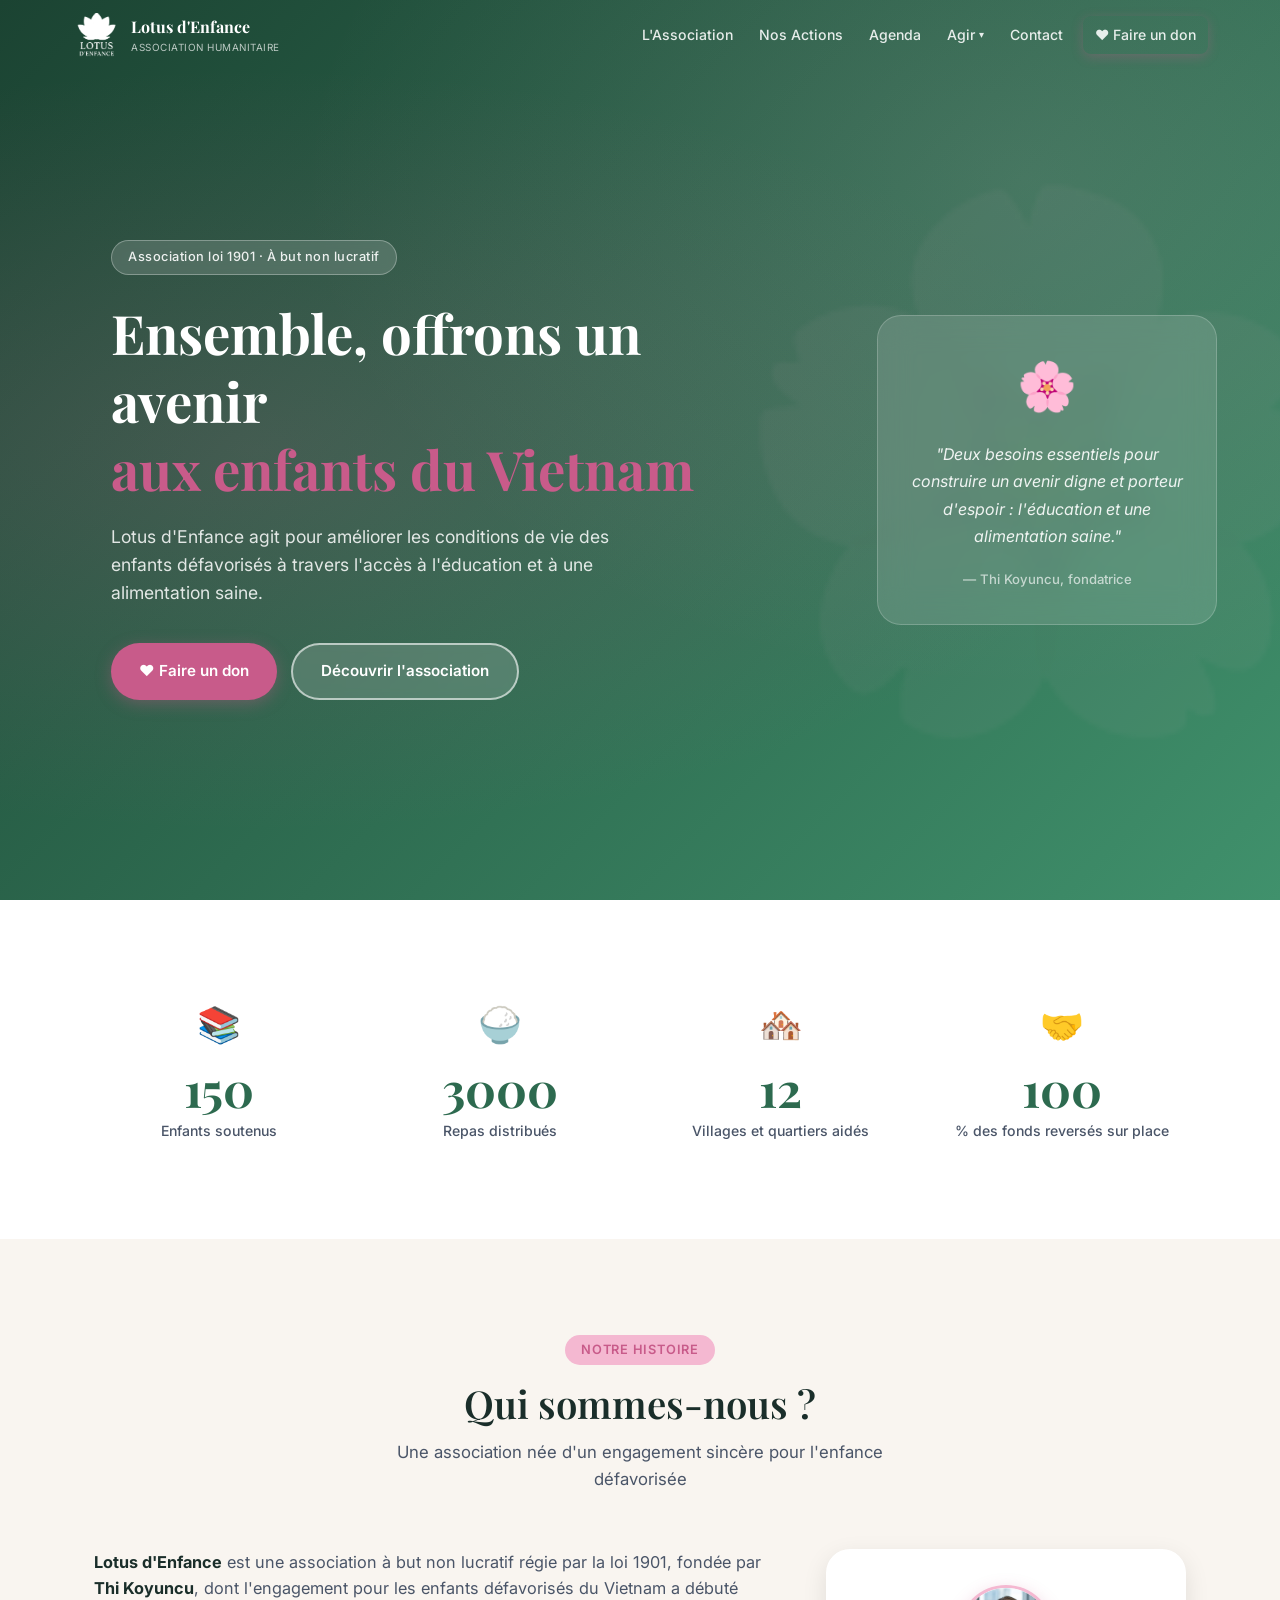
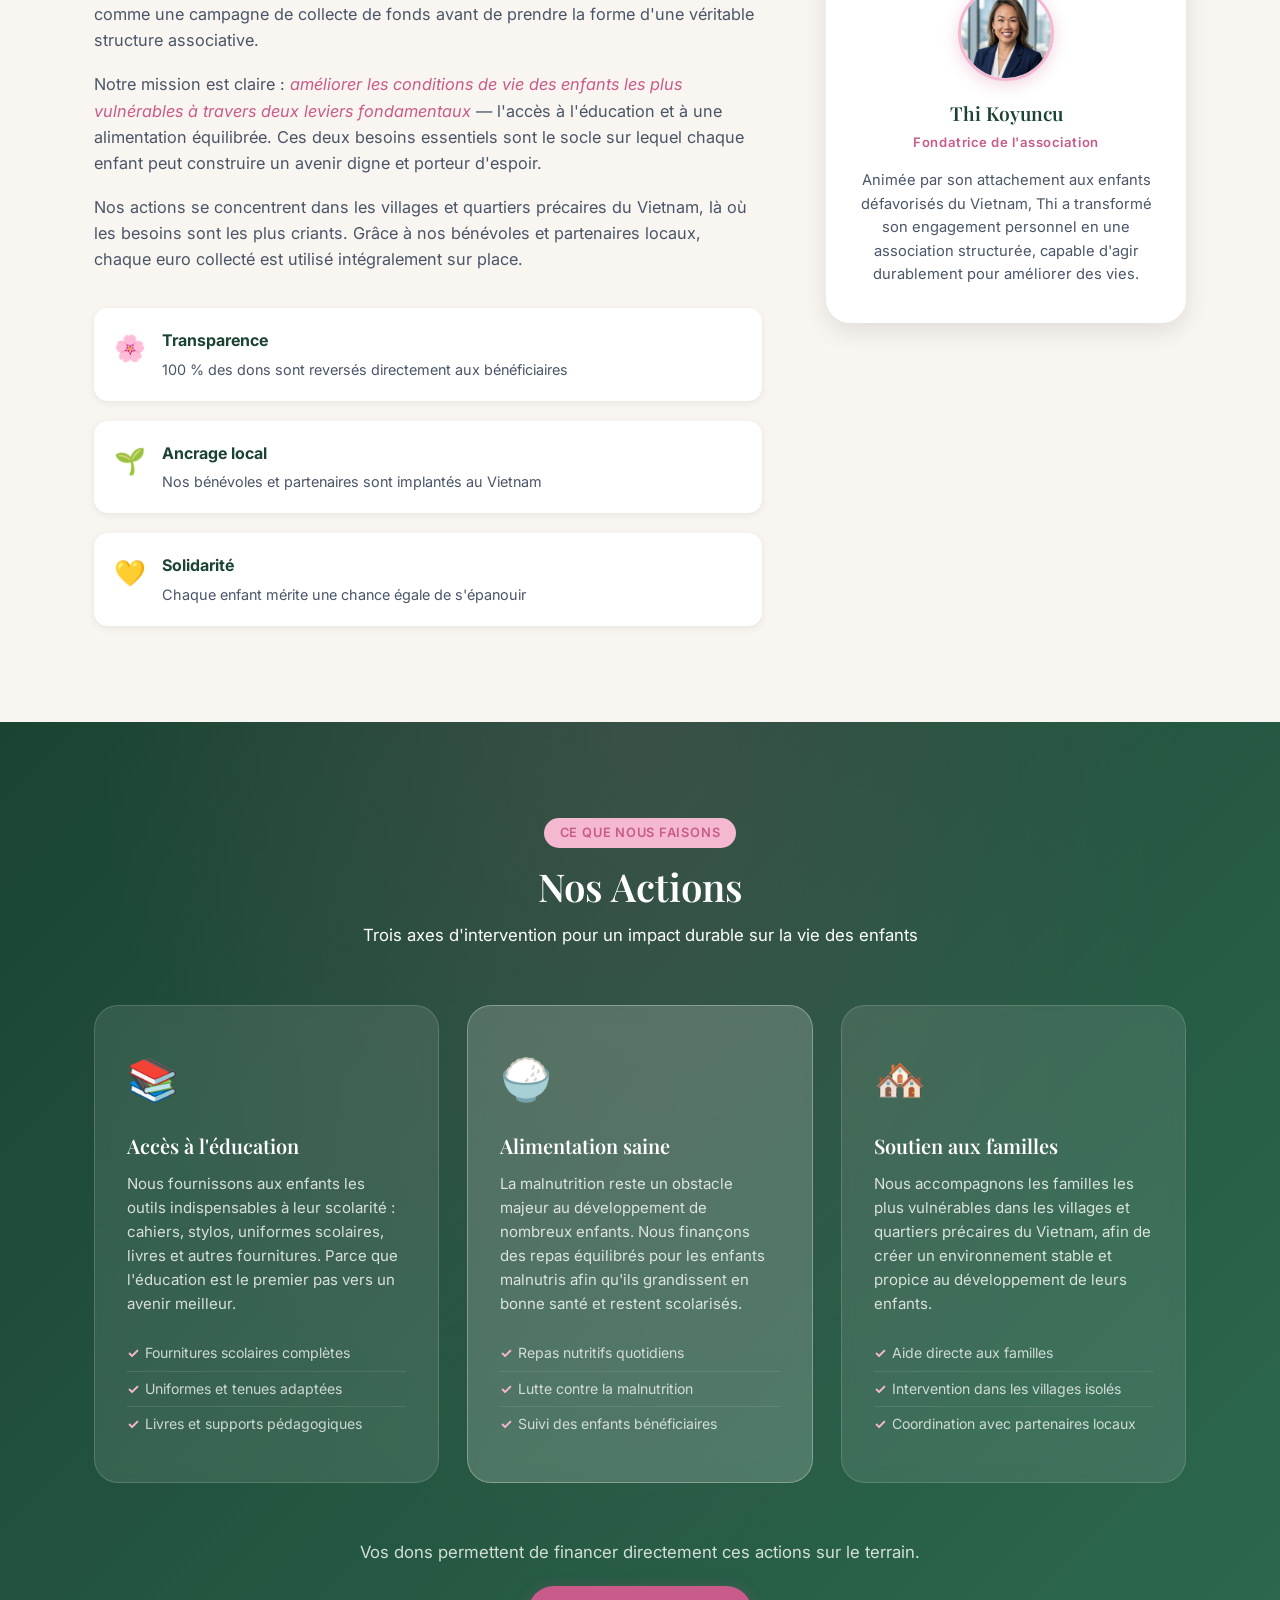
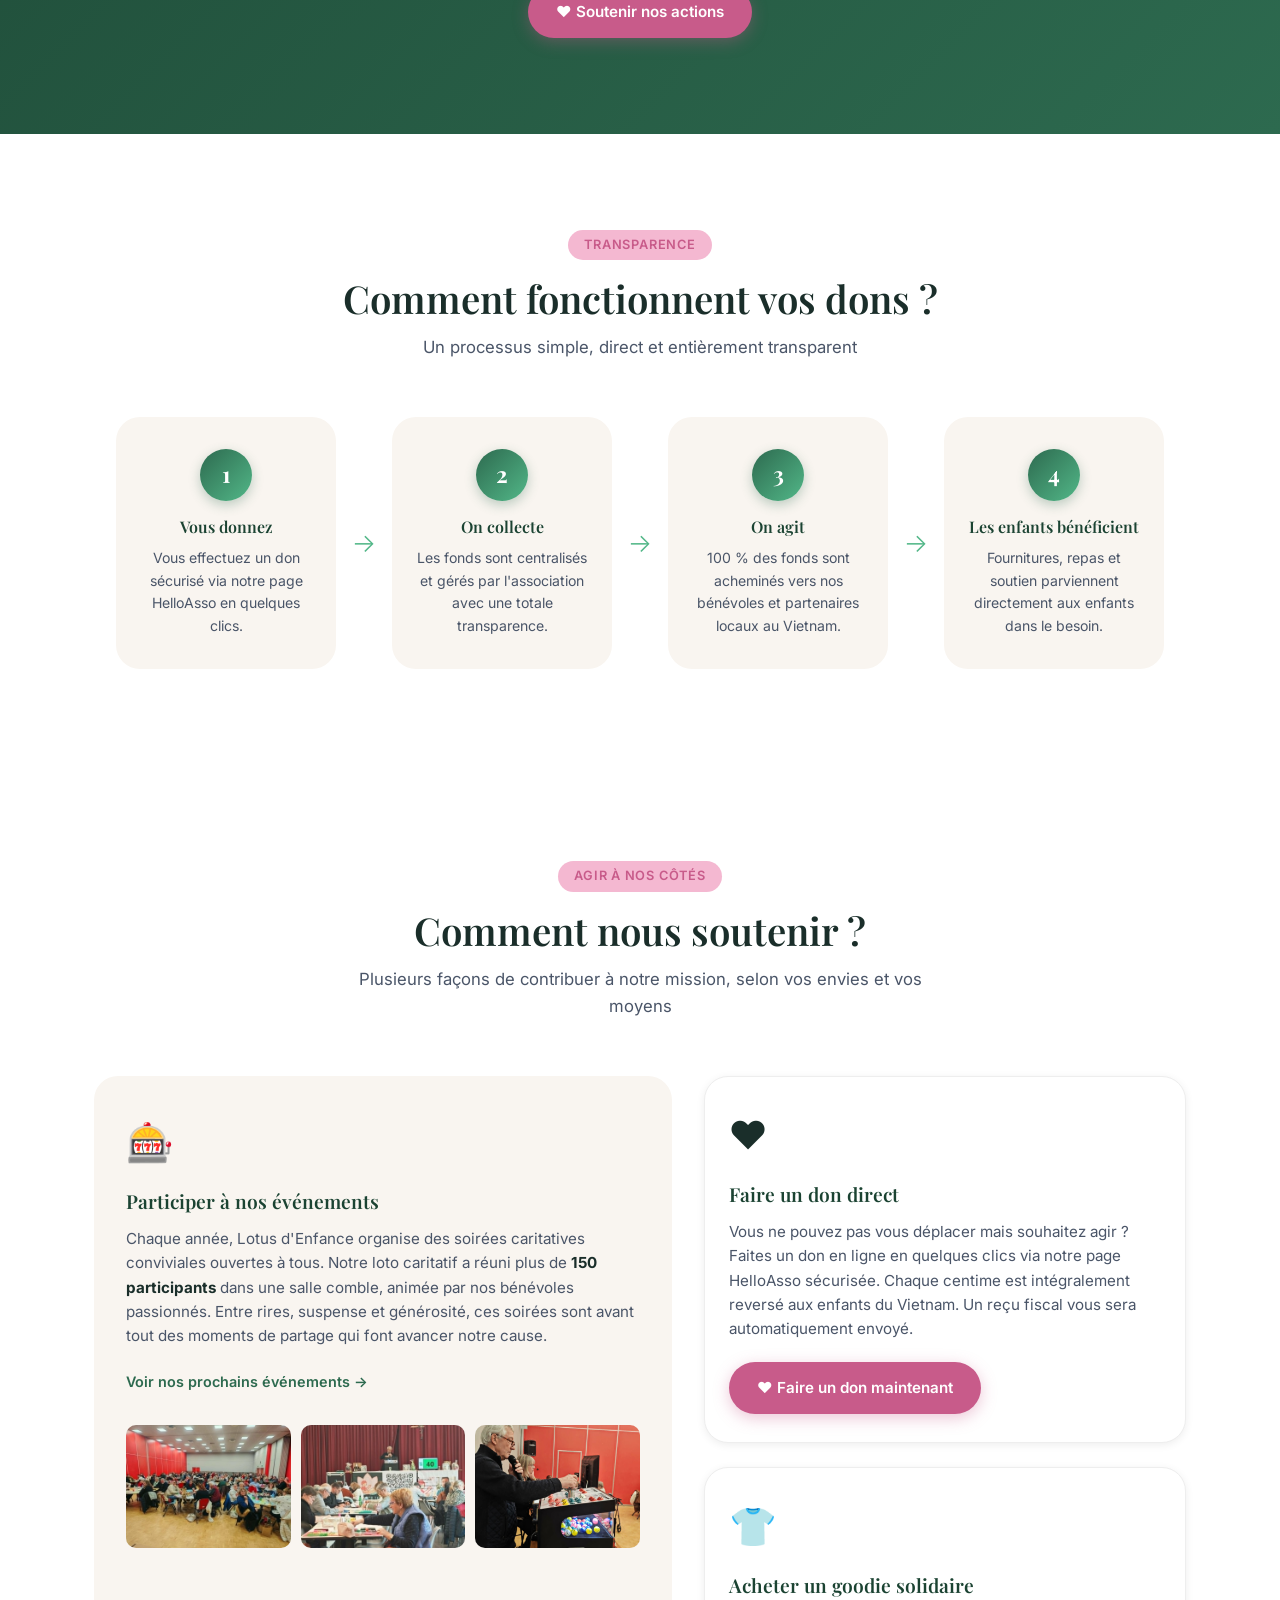
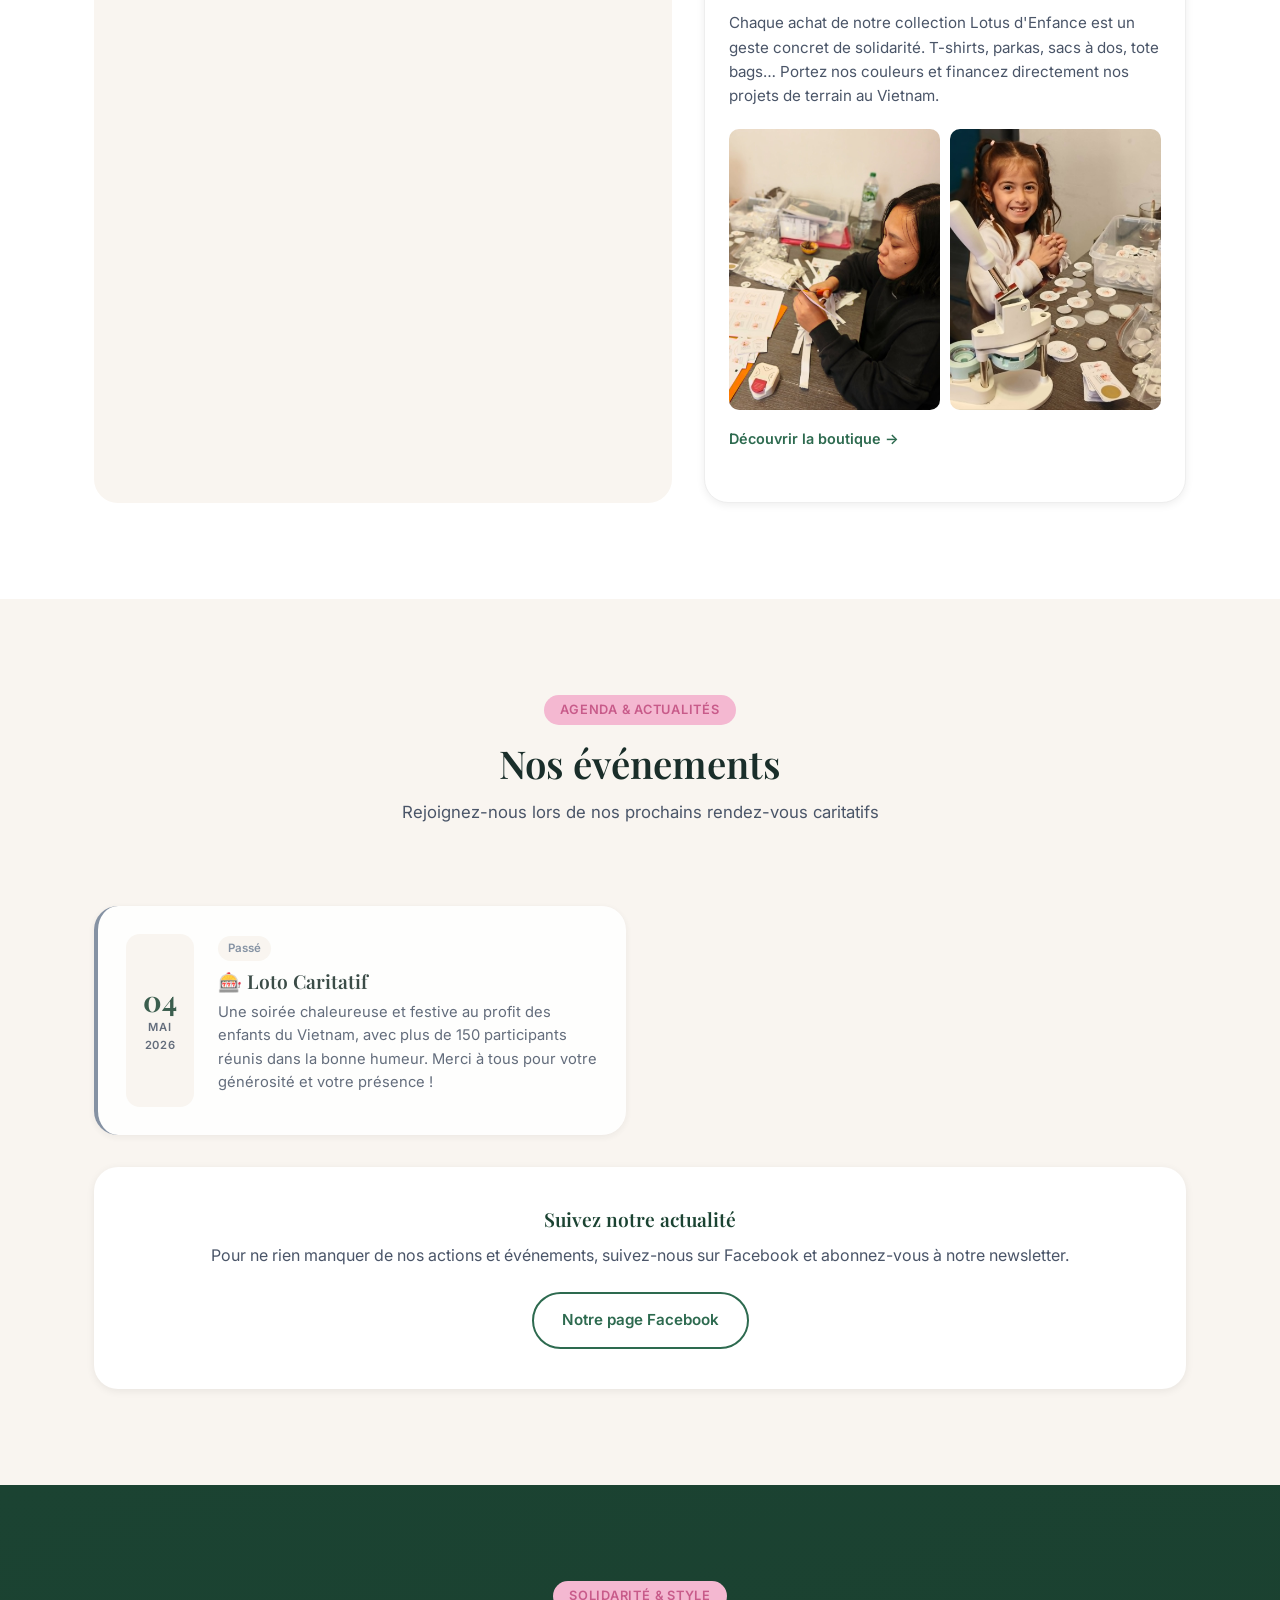
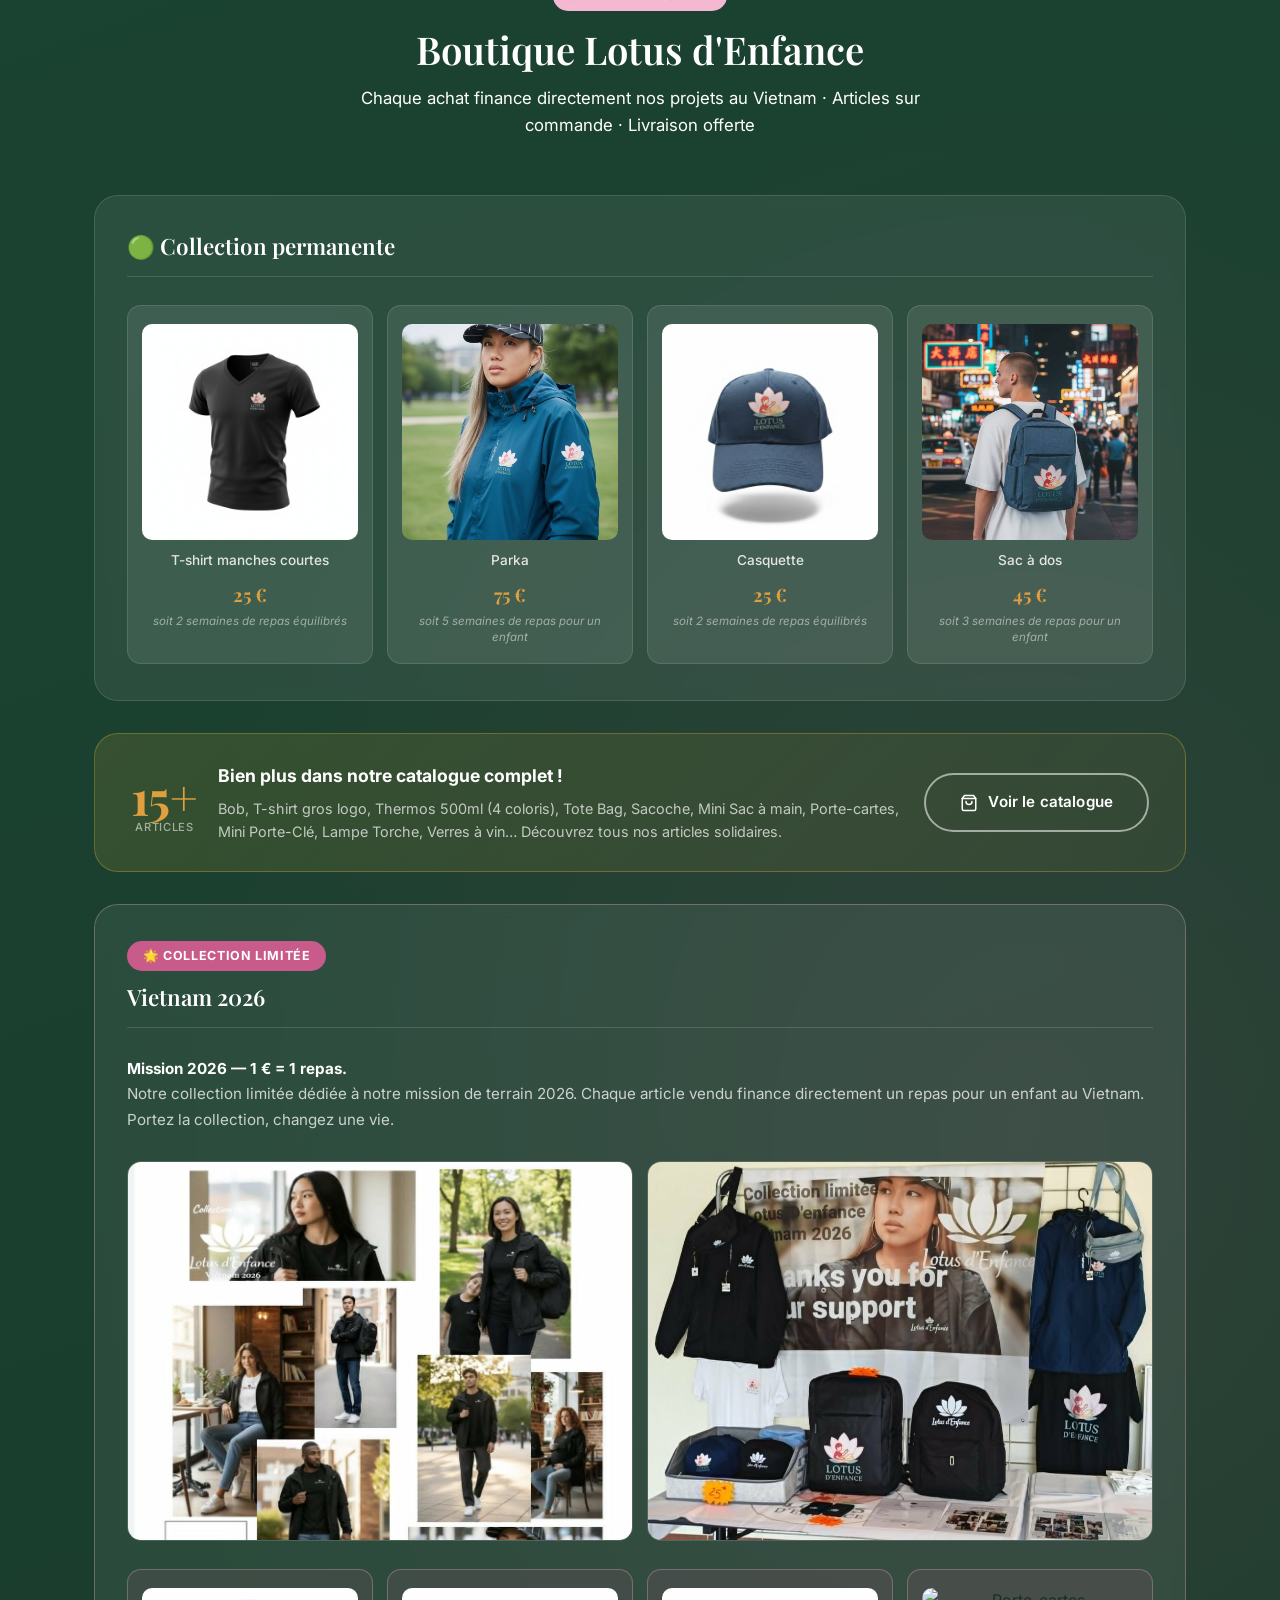
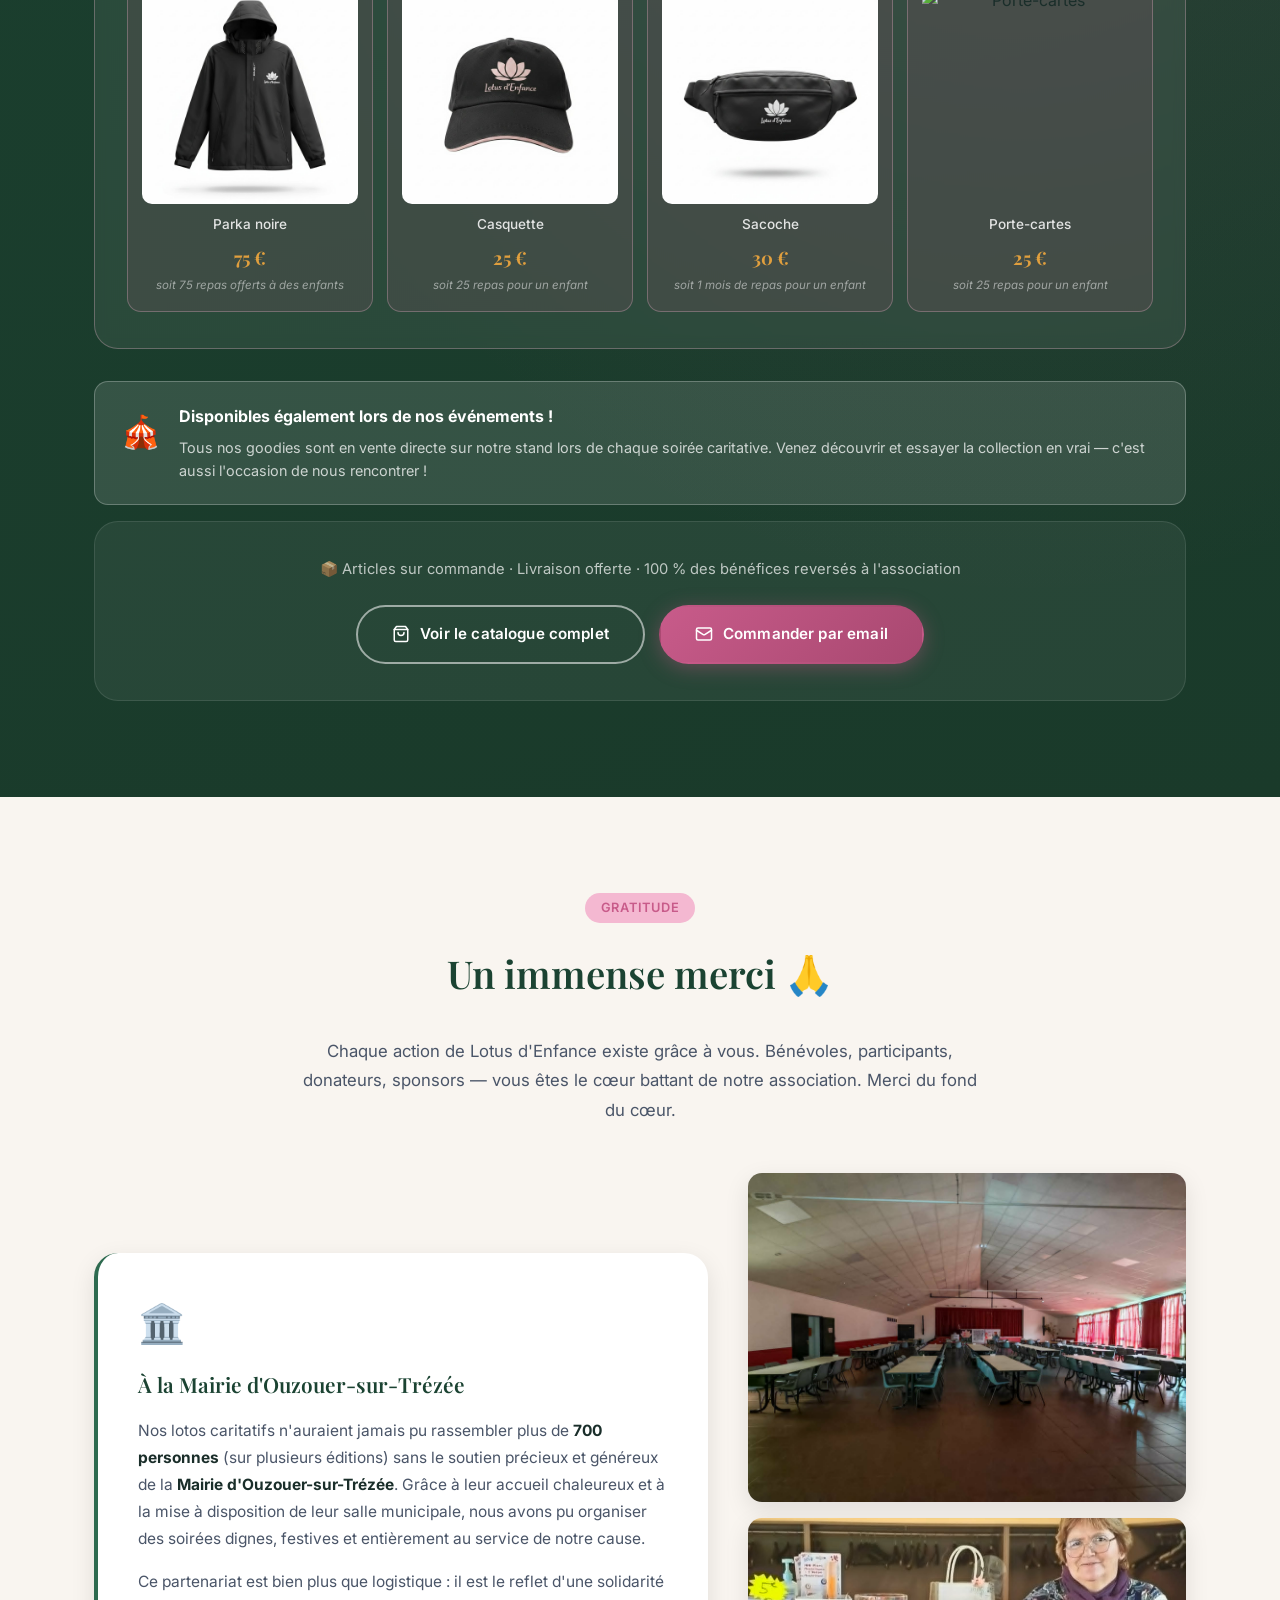
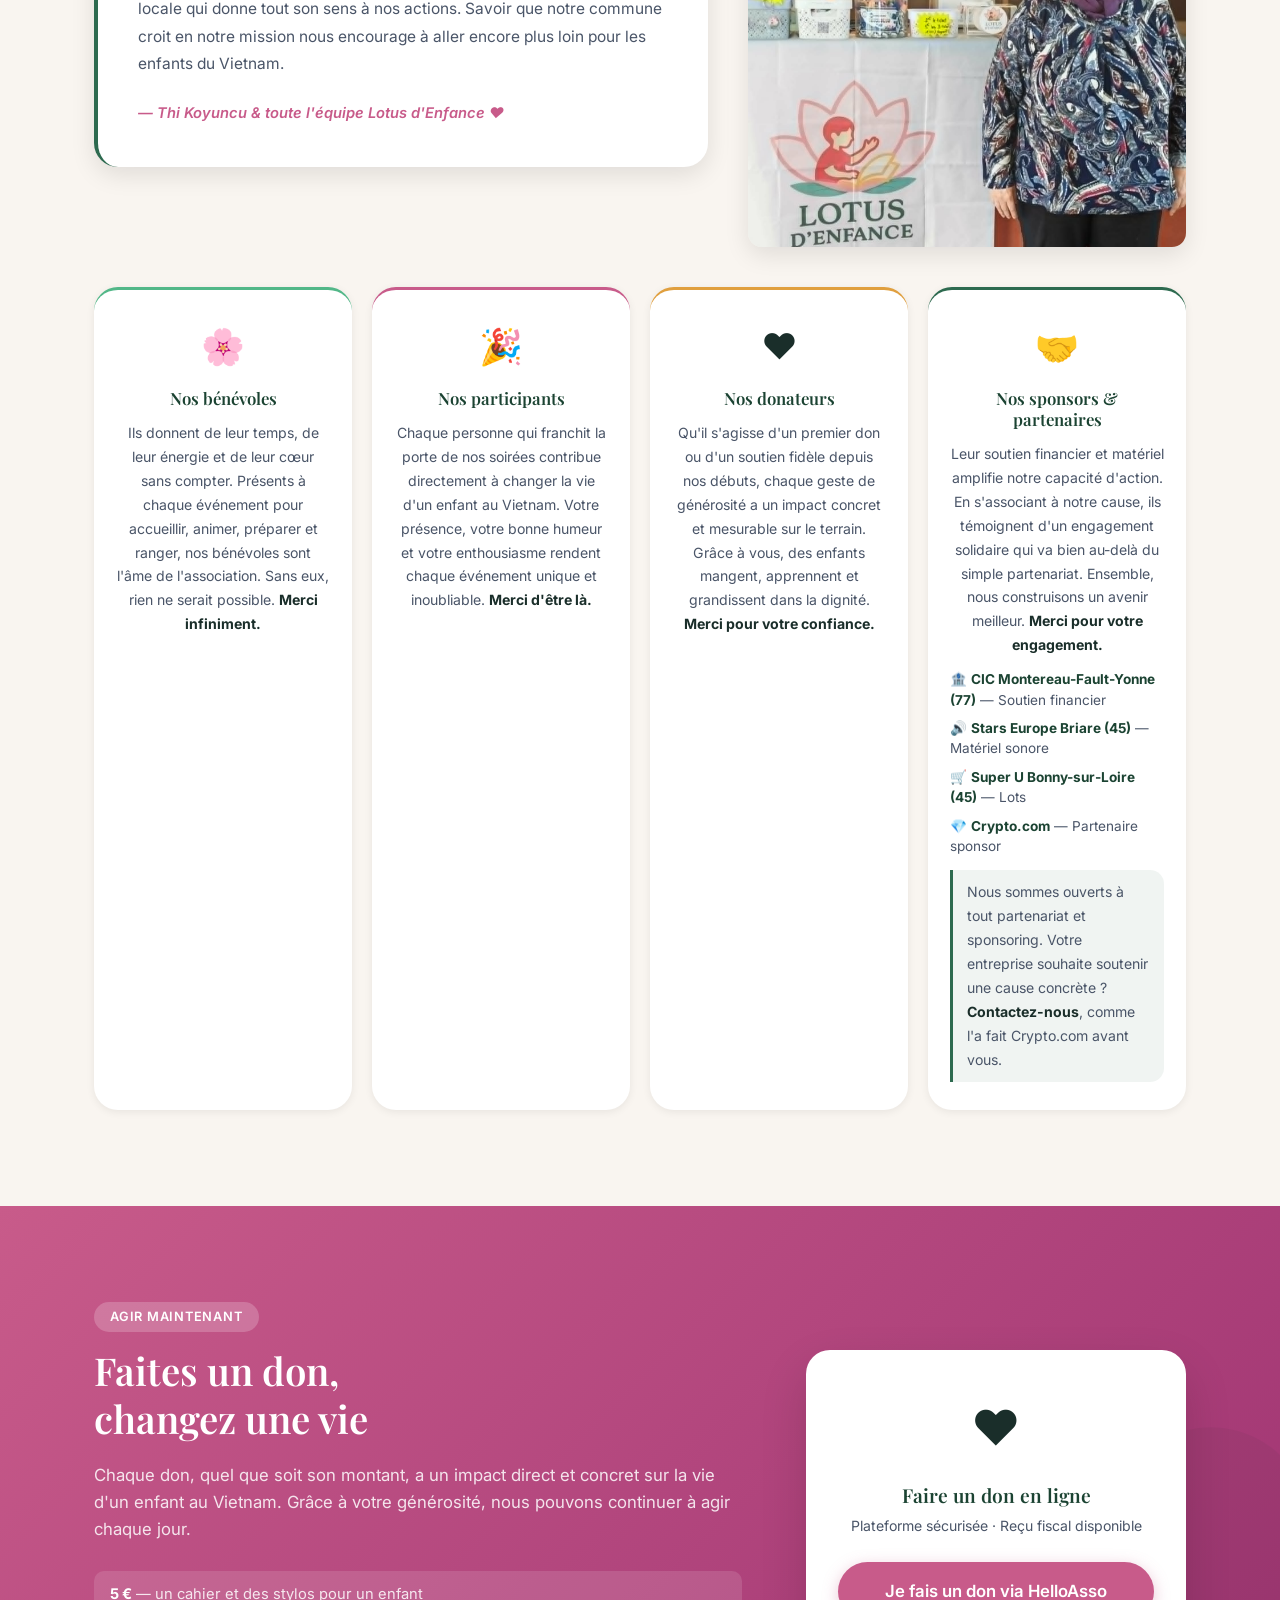
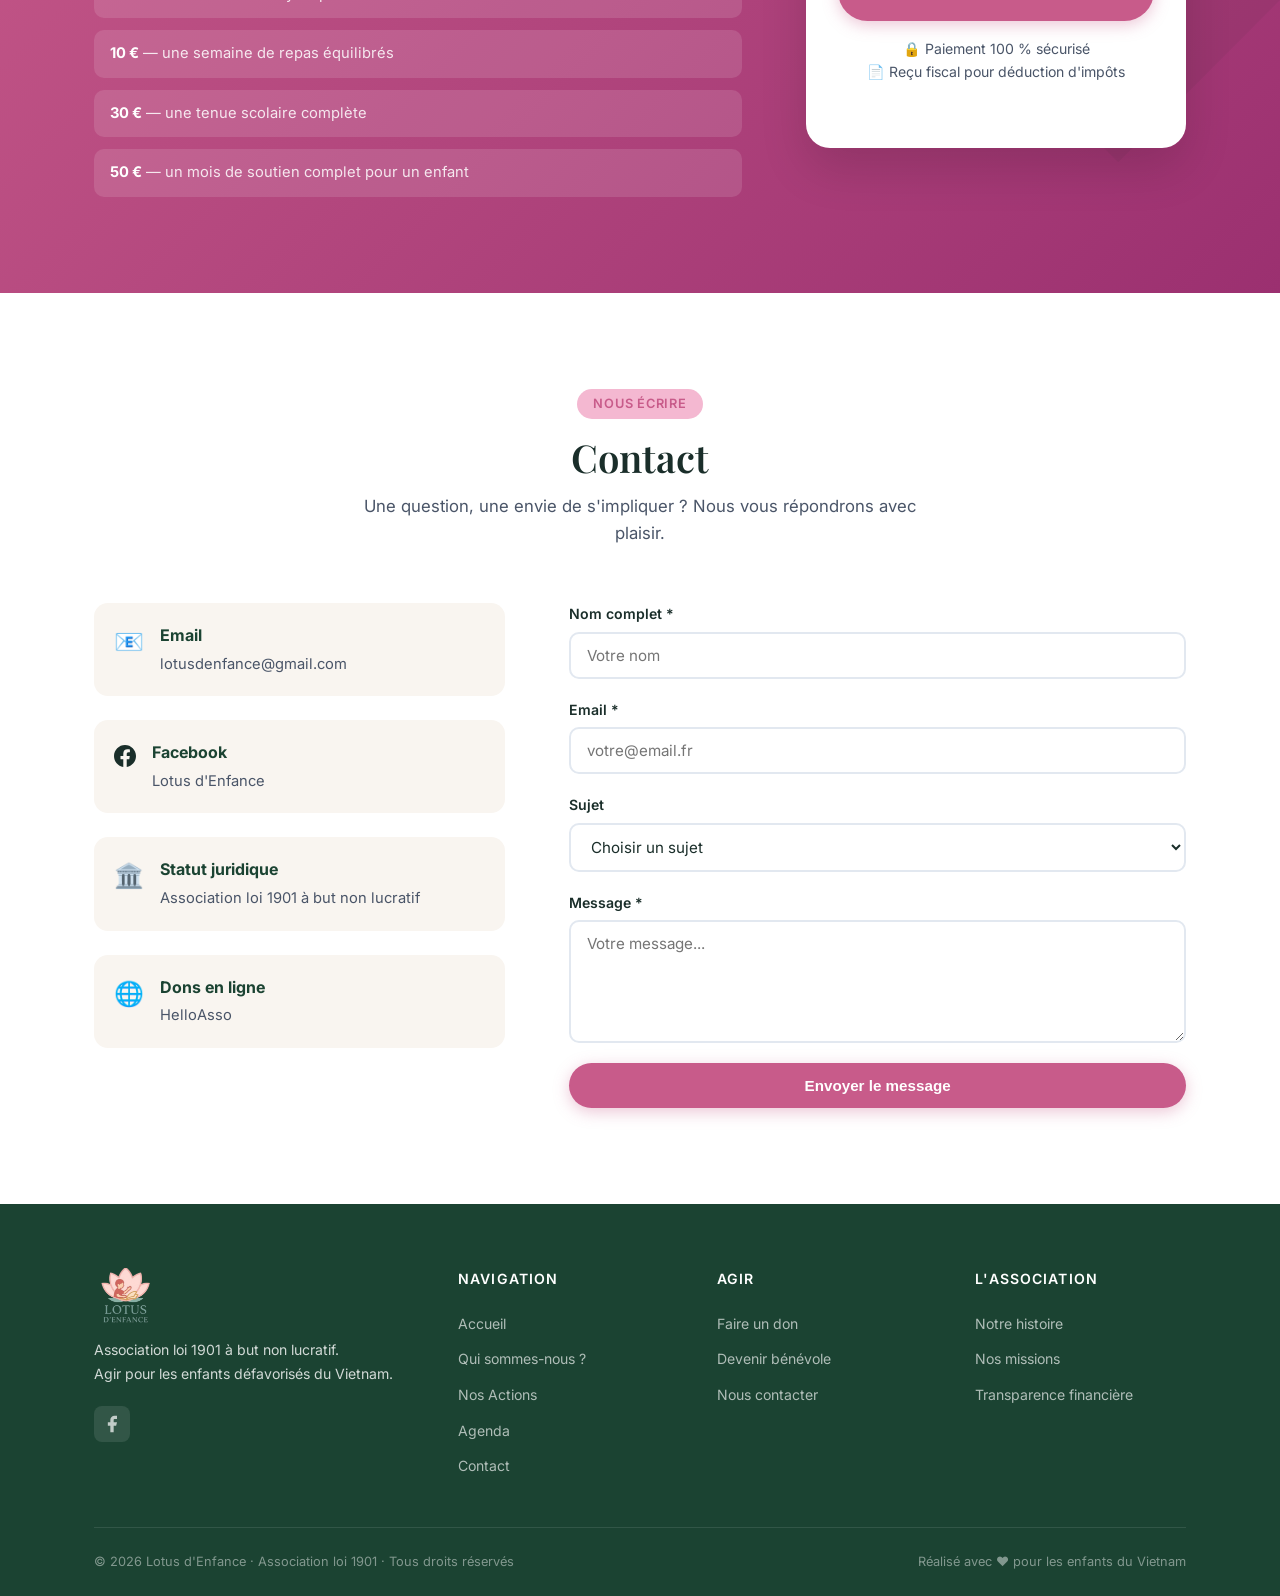
==== index.html @ 9241a044 "Titre collection permanente : retire mention Loto association" ====
<!DOCTYPE html>
<html lang="fr">
<head>
  <meta charset="UTF-8" />
  <meta name="viewport" content="width=device-width, initial-scale=1.0" />

  <!-- ══ SEO de base ══ -->
  <title>Lotus d'Enfance – Association humanitaire pour les enfants du Vietnam</title>
  <meta name="description" content="Lotus d'Enfance est une association loi 1901 qui aide les enfants défavorisés du Vietnam : accès à l'éducation, repas quotidiens, loto caritatif. Rejoignez notre cause !" />
  <meta name="keywords" content="association humanitaire, enfants Vietnam, aide enfance, loto caritatif, Lotus d'Enfance, don association, bénévolat, éducation Vietnam, alimentation enfants, Ouzouer-sur-Trézée, Bonny-sur-Loire" />
  <meta name="author" content="Lotus d'Enfance" />
  <meta name="robots" content="index, follow" />
  <link rel="canonical" href="https://fhosty.github.io/lotus-denfance/" />
  <link rel="sitemap" type="application/xml" href="/lotus-denfance/sitemap.xml" />

  <!-- ══ Open Graph (Facebook, LinkedIn…) ══ -->
  <meta property="og:type" content="website" />
  <meta property="og:url" content="https://fhosty.github.io/lotus-denfance/" />
  <meta property="og:title" content="Lotus d'Enfance – Association humanitaire pour les enfants du Vietnam" />
  <meta property="og:description" content="Aidez les enfants défavorisés du Vietnam grâce à l'éducation et une alimentation saine. 100 % des dons reversés sur place." />
  <meta property="og:image" content="https://fhosty.github.io/lotus-denfance/Photo_Lotus/Logo_Lotus.png" />
  <meta property="og:locale" content="fr_FR" />
  <meta property="og:site_name" content="Lotus d'Enfance" />

  <!-- ══ Twitter Card ══ -->
  <meta name="twitter:card" content="summary_large_image" />
  <meta name="twitter:title" content="Lotus d'Enfance – Association humanitaire pour les enfants du Vietnam" />
  <meta name="twitter:description" content="Aidez les enfants défavorisés du Vietnam. 100 % des dons reversés sur place. Loto caritatif, boutique solidaire." />
  <meta name="twitter:image" content="https://fhosty.github.io/lotus-denfance/Photo_Lotus/Logo_Lotus.png" />

  <!-- ══ JSON-LD Données structurées ══ -->
  <script type="application/ld+json">
  {
    "@context": "https://schema.org",
    "@type": "NGO",
    "name": "Lotus d'Enfance",
    "url": "https://fhosty.github.io/lotus-denfance/",
    "logo": "https://fhosty.github.io/lotus-denfance/Photo_Lotus/Logo_Lotus.png",
    "description": "Association loi 1901 aidant les enfants défavorisés du Vietnam via l'accès à l'éducation et une alimentation saine.",
    "email": "lotusdenfance@gmail.com",
    "sameAs": [
      "https://www.facebook.com/profile.php?id=61584126986437",
      "https://www.helloasso.com/associations/lotus-d-enfance/formulaires/2"
    ],
    "founder": { "@type": "Person", "name": "Thi Koyuncu" },
    "areaServed": "Vietnam",
    "nonprofitStatus": "Nonprofit501c3"
  }
  </script>

  <link rel="icon" type="image/png" href="Photo_Lotus/Logo_Lotus.png" />
  <link rel="apple-touch-icon" href="Photo_Lotus/Logo_Lotus.png" />
  <link rel="stylesheet" href="style.css?v=4" />
  <link rel="preconnect" href="https://fonts.googleapis.com" />
  <link rel="preconnect" href="https://fonts.gstatic.com" crossorigin />
  <link href="https://fonts.googleapis.com/css2?family=Playfair+Display:wght@400;600;700&family=Inter:wght@300;400;500;600&display=swap" rel="stylesheet" />
</head>
<body>

  <!-- ===== NAVIGATION ===== -->
  <header id="header">
    <nav class="nav-container">
      <a href="#accueil" class="logo">
        <img src="Photo_Lotus/Logo_Lotus.png" alt="Lotus d'Enfance" class="logo-img" />
        <div class="logo-text">
          <span class="logo-main">Lotus d'Enfance</span>
          <span class="logo-sub">Association humanitaire</span>
        </div>
      </a>
      <button class="nav-toggle" id="navToggle" aria-label="Menu">
        <span></span><span></span><span></span>
      </button>
      <ul class="nav-links" id="navLinks">
        <li><a href="#qui-sommes-nous" data-section="qui-sommes-nous">L'Association</a></li>
        <li><a href="#nos-actions" data-section="nos-actions">Nos Actions</a></li>
        <li><a href="#agenda" data-section="agenda">Agenda</a></li>
        <li class="nav-has-dropdown">
          <button class="nav-dropdown-toggle" aria-expanded="false">
            Agir <span class="nav-arrow">▾</span>
          </button>
          <ul class="nav-dropdown">
            <li><a href="#soutenir" data-section="soutenir">💛 Nous soutenir</a></li>
            <li><a href="#boutique" data-section="boutique">👕 Boutique</a></li>
            <li><a href="https://www.helloasso.com/associations/lotus-d-enfance/formulaires/2" target="_blank" rel="noopener">❤ Faire un don</a></li>
          </ul>
        </li>
        <li><a href="#contact" data-section="contact">Contact</a></li>
        <li class="nav-cta">
          <a href="https://www.helloasso.com/associations/lotus-d-enfance/formulaires/2" target="_blank" rel="noopener" class="btn-don">
            ❤ Faire un don
          </a>
        </li>
      </ul>
    </nav>
  </header>

  <!-- ===== HERO ===== -->
  <section id="accueil" class="hero">
    <div class="hero-bg"></div>
    <div class="hero-content">
      <span class="hero-badge">Association loi 1901 · À but non lucratif</span>
      <h1>Ensemble, offrons un avenir<br /><em>aux enfants du Vietnam</em></h1>
      <p class="hero-desc">
        Lotus d'Enfance agit pour améliorer les conditions de vie des enfants défavorisés
        à travers l'accès à l'éducation et à une alimentation saine.
      </p>
      <div class="hero-actions">
        <a href="https://www.helloasso.com/associations/lotus-d-enfance/formulaires/2" target="_blank" rel="noopener" class="btn-primary">
          ❤ Faire un don
        </a>
        <a href="#qui-sommes-nous" class="btn-secondary">Découvrir l'association</a>
      </div>
    </div>
    <div class="hero-visual">
      <div class="hero-card">
        <div class="hero-card-icon">🌸</div>
        <p class="hero-card-quote">
          "Deux besoins essentiels pour construire un avenir digne et porteur d'espoir : l'éducation et une alimentation saine."
        </p>
        <span class="hero-card-author">— Thi Koyuncu, fondatrice</span>
      </div>
    </div>
  </section>

  <!-- ===== CHIFFRES CLÉS ===== -->
  <section class="stats">
    <div class="container">
      <div class="stats-grid">
        <div class="stat-card">
          <div class="stat-icon">📚</div>
          <div class="stat-number" data-target="150">0</div>
          <div class="stat-label">Enfants soutenus</div>
        </div>
        <div class="stat-card">
          <div class="stat-icon">🍚</div>
          <div class="stat-number" data-target="3000">0</div>
          <div class="stat-label">Repas distribués</div>
        </div>
        <div class="stat-card">
          <div class="stat-icon">🏘️</div>
          <div class="stat-number" data-target="12">0</div>
          <div class="stat-label">Villages et quartiers aidés</div>
        </div>
        <div class="stat-card">
          <div class="stat-icon">🤝</div>
          <div class="stat-number" data-target="100">0</div>
          <div class="stat-label">% des fonds reversés sur place</div>
        </div>
      </div>
    </div>
  </section>

  <!-- ===== QUI SOMMES-NOUS ===== -->
  <section id="qui-sommes-nous" class="about">
    <div class="container">
      <div class="section-header">
        <span class="section-badge">Notre histoire</span>
        <h2>Qui sommes-nous ?</h2>
        <p>Une association née d'un engagement sincère pour l'enfance défavorisée</p>
      </div>
      <div class="about-grid">
        <div class="about-text">
          <p>
            <strong>Lotus d'Enfance</strong> est une association à but non lucratif régie par la loi 1901,
            fondée par <strong>Thi Koyuncu</strong>, dont l'engagement pour les enfants défavorisés du Vietnam
            a débuté comme une campagne de collecte de fonds avant de prendre la forme d'une véritable
            structure associative.
          </p>
          <p>
            Notre mission est claire : <em>améliorer les conditions de vie des enfants les plus vulnérables
            à travers deux leviers fondamentaux</em> — l'accès à l'éducation et à une alimentation équilibrée.
            Ces deux besoins essentiels sont le socle sur lequel chaque enfant peut construire un avenir
            digne et porteur d'espoir.
          </p>
          <p>
            Nos actions se concentrent dans les villages et quartiers précaires du Vietnam, là où les besoins
            sont les plus criants. Grâce à nos bénévoles et partenaires locaux, chaque euro collecté est
            utilisé intégralement sur place.
          </p>
          <div class="about-values">
            <div class="value-item">
              <span class="value-icon">🌸</span>
              <div>
                <strong>Transparence</strong>
                <p>100 % des dons sont reversés directement aux bénéficiaires</p>
              </div>
            </div>
            <div class="value-item">
              <span class="value-icon">🌱</span>
              <div>
                <strong>Ancrage local</strong>
                <p>Nos bénévoles et partenaires sont implantés au Vietnam</p>
              </div>
            </div>
            <div class="value-item">
              <span class="value-icon">💛</span>
              <div>
                <strong>Solidarité</strong>
                <p>Chaque enfant mérite une chance égale de s'épanouir</p>
              </div>
            </div>
          </div>
        </div>
        <div class="about-portrait">
          <div class="portrait-card">
            <div class="portrait-avatar">
              <img src="Photo_Lotus/Thi_Koyuncu.jfif" alt="Thi Koyuncu — Fondatrice de Lotus d'Enfance" class="avatar-photo" />
            </div>
            <h3>Thi Koyuncu</h3>
            <span class="portrait-role">Fondatrice de l'association</span>
            <p>
              Animée par son attachement aux enfants défavorisés du Vietnam,
              Thi a transformé son engagement personnel en une association structurée,
              capable d'agir durablement pour améliorer des vies.
            </p>
          </div>
        </div>
      </div>
    </div>
  </section>

  <!-- ===== NOS ACTIONS ===== -->
  <section id="nos-actions" class="actions">
    <div class="container">
      <div class="section-header light">
        <span class="section-badge">Ce que nous faisons</span>
        <h2>Nos Actions</h2>
        <p>Trois axes d'intervention pour un impact durable sur la vie des enfants</p>
      </div>
      <div class="actions-grid">
        <div class="action-card">
          <div class="action-icon">📚</div>
          <h3>Accès à l'éducation</h3>
          <p>
            Nous fournissons aux enfants les outils indispensables à leur scolarité :
            cahiers, stylos, uniformes scolaires, livres et autres fournitures.
            Parce que l'éducation est le premier pas vers un avenir meilleur.
          </p>
          <ul class="action-list">
            <li>Fournitures scolaires complètes</li>
            <li>Uniformes et tenues adaptées</li>
            <li>Livres et supports pédagogiques</li>
          </ul>
        </div>
        <div class="action-card featured">
          <div class="action-icon">🍚</div>
          <h3>Alimentation saine</h3>
          <p>
            La malnutrition reste un obstacle majeur au développement de nombreux enfants.
            Nous finançons des repas équilibrés pour les enfants malnutris afin qu'ils
            grandissent en bonne santé et restent scolarisés.
          </p>
          <ul class="action-list">
            <li>Repas nutritifs quotidiens</li>
            <li>Lutte contre la malnutrition</li>
            <li>Suivi des enfants bénéficiaires</li>
          </ul>
        </div>
        <div class="action-card">
          <div class="action-icon">🏘️</div>
          <h3>Soutien aux familles</h3>
          <p>
            Nous accompagnons les familles les plus vulnérables dans les villages
            et quartiers précaires du Vietnam, afin de créer un environnement
            stable et propice au développement de leurs enfants.
          </p>
          <ul class="action-list">
            <li>Aide directe aux familles</li>
            <li>Intervention dans les villages isolés</li>
            <li>Coordination avec partenaires locaux</li>
          </ul>
        </div>
      </div>
      <div class="actions-cta">
        <p>Vos dons permettent de financer directement ces actions sur le terrain.</p>
        <a href="https://www.helloasso.com/associations/lotus-d-enfance/formulaires/2" target="_blank" rel="noopener" class="btn-primary">
          ❤ Soutenir nos actions
        </a>
      </div>
    </div>
  </section>

  <!-- ===== COMMENT ÇA MARCHE ===== -->
  <section class="how-it-works">
    <div class="container">
      <div class="section-header">
        <span class="section-badge">Transparence</span>
        <h2>Comment fonctionnent vos dons ?</h2>
        <p>Un processus simple, direct et entièrement transparent</p>
      </div>
      <div class="steps-grid">
        <div class="step">
          <div class="step-number">1</div>
          <h3>Vous donnez</h3>
          <p>Vous effectuez un don sécurisé via notre page HelloAsso en quelques clics.</p>
        </div>
        <div class="step-arrow">→</div>
        <div class="step">
          <div class="step-number">2</div>
          <h3>On collecte</h3>
          <p>Les fonds sont centralisés et gérés par l'association avec une totale transparence.</p>
        </div>
        <div class="step-arrow">→</div>
        <div class="step">
          <div class="step-number">3</div>
          <h3>On agit</h3>
          <p>100 % des fonds sont acheminés vers nos bénévoles et partenaires locaux au Vietnam.</p>
        </div>
        <div class="step-arrow">→</div>
        <div class="step">
          <div class="step-number">4</div>
          <h3>Les enfants bénéficient</h3>
          <p>Fournitures, repas et soutien parviennent directement aux enfants dans le besoin.</p>
        </div>
      </div>
    </div>
  </section>

  <!-- ===== COMMENT NOUS SOUTENIR ===== -->
  <section id="soutenir" class="soutenir">
    <div class="container">
      <div class="section-header">
        <span class="section-badge">Agir à nos côtés</span>
        <h2>Comment nous soutenir ?</h2>
        <p>Plusieurs façons de contribuer à notre mission, selon vos envies et vos moyens</p>
      </div>
      <div class="soutenir-grid">

        <div class="soutenir-card">
          <div class="soutenir-card-icon">🎰</div>
          <h3>Participer à nos événements</h3>
          <p>
            Chaque année, Lotus d'Enfance organise des soirées caritatives conviviales ouvertes à tous.
            Notre loto caritatif a réuni plus de <strong>150 participants</strong> dans une salle comble,
            animée par nos bénévoles passionnés. Entre rires, suspense et générosité,
            ces soirées sont avant tout des moments de partage qui font avancer notre cause.
          </p>
          <a href="#agenda" class="btn-outline-green">Voir nos prochains événements →</a>
          <div class="loto-gallery">
            <img src="Photo_Lotus/Loto/f90e2964-2896-45ad-b035-2f756593ad97.jfif" alt="Salle du loto caritatif comble" loading="lazy" />
            <img src="Photo_Lotus/Loto/4ff0dcd5-31a1-402d-af05-9c78902c1122.jfif" alt="Animation du loto par les bénévoles" loading="lazy" />
            <img src="Photo_Lotus/Loto/6887e238-5ac7-4deb-a81a-e4f520394b64.jfif" alt="Tirage des boules de loto" loading="lazy" />
          </div>
        </div>

        <div class="soutenir-right">
          <div class="soutenir-card mini">
            <div class="soutenir-card-icon">❤️</div>
            <h3>Faire un don direct</h3>
            <p>
              Vous ne pouvez pas vous déplacer mais souhaitez agir ? Faites un don en ligne en quelques clics
              via notre page HelloAsso sécurisée. Chaque centime est intégralement reversé aux enfants du Vietnam.
              Un reçu fiscal vous sera automatiquement envoyé.
            </p>
            <a href="https://www.helloasso.com/associations/lotus-d-enfance/formulaires/2" target="_blank" rel="noopener" class="btn-primary">❤ Faire un don maintenant</a>
          </div>

          <div class="soutenir-card mini">
            <div class="soutenir-card-icon">👕</div>
            <h3>Acheter un goodie solidaire</h3>
            <p>
              Chaque achat de notre collection Lotus d'Enfance est un geste concret de solidarité.
              T-shirts, parkas, sacs à dos, tote bags… Portez nos couleurs et financez directement
              nos projets de terrain au Vietnam.
            </p>
            <div class="atelier-gallery">
              <img src="Photo_Lotus/Atelier/24eb4ecd-caad-41a2-b338-85b62d5c20ee.jfif" alt="Atelier confection de badges" loading="lazy" />
              <img src="Photo_Lotus/Atelier/db5de461-7573-4594-9195-ae69ceda173c.jfif" alt="Petite fille souriante à l'atelier" loading="lazy" />
            </div>
            <a href="#boutique" class="btn-outline-green">Découvrir la boutique →</a>
          </div>
        </div>

      </div>
    </div>
  </section>

  <!-- ===== AGENDA ===== -->
  <section id="agenda" class="agenda">
    <div class="container">
      <div class="section-header">
        <span class="section-badge">Agenda & Actualités</span>
        <h2>Nos événements</h2>
        <p>Rejoignez-nous lors de nos prochains rendez-vous caritatifs</p>
      </div>
      <div class="events-grid">
        <div class="event-card past">
          <div class="event-date">
            <span class="event-day">04</span>
            <span class="event-month">mai 2026</span>
          </div>
          <div class="event-info">
            <span class="event-tag">Passé</span>
            <h3>🎰 Loto Caritatif</h3>
            <p>
              Une soirée chaleureuse et festive au profit des enfants du Vietnam,
              avec plus de 150 participants réunis dans la bonne humeur.
              Merci à tous pour votre générosité et votre présence !
            </p>
          </div>
        </div>
        <div class="event-card upcoming">
          <div class="event-date">
            <span class="event-day">—</span>
            <span class="event-month">À venir</span>
          </div>
          <div class="event-info">
            <span class="event-tag upcoming-tag">Prochainement</span>
            <h3>📣 Prochain événement</h3>
            <p>
              Restez connectés ! Notre prochain événement caritatif sera annoncé
              très prochainement sur cette page et sur notre page Facebook.
            </p>
            <a href="https://www.facebook.com/profile.php?id=61584126986437" target="_blank" rel="noopener" class="event-link">
              Suivre sur Facebook →
            </a>
          </div>
        </div>
      </div>
      <div class="news-section">
        <h3>Suivez notre actualité</h3>
        <p>
          Pour ne rien manquer de nos actions et événements,
          suivez-nous sur Facebook et abonnez-vous à notre newsletter.
        </p>
        <a href="https://www.facebook.com/profile.php?id=61584126986437" target="_blank" rel="noopener" class="btn-outline">
          Notre page Facebook
        </a>
      </div>
    </div>
  </section>

  <!-- ===== BOUTIQUE ===== -->
  <section id="boutique" class="boutique">
    <div class="container">
      <div class="section-header light">
        <span class="section-badge">Solidarité &amp; style</span>
        <h2>Boutique Lotus d'Enfance</h2>
        <p>Chaque achat finance directement nos projets au Vietnam · Articles sur commande · Livraison offerte</p>
      </div>

      <!-- Collection permanente — 4 articles phare -->
      <div class="boutique-collection">
        <h3 class="collection-title">🟢 Collection permanente</h3>
        <div class="products-grid">
          <div class="product-card">
            <img src="Photo_Lotus/Merch/Tee_shirt_recto.jfif" alt="T-shirt manches courtes" class="product-img" loading="lazy" />
            <span class="product-name">T-shirt manches courtes</span>
            <span class="product-price">25 €</span>
            <span class="product-impact">soit 2 semaines de repas équilibrés</span>
          </div>
          <div class="product-card">
            <img src="Photo_Lotus/Merch/Photo_Parka.jpg" alt="Parka bleue" class="product-img" loading="lazy" />
            <span class="product-name">Parka</span>
            <span class="product-price">75 €</span>
            <span class="product-impact">soit 5 semaines de repas pour un enfant</span>
          </div>
          <div class="product-card">
            <img src="Photo_Lotus/Merch/Casquette2.jfif" alt="Casquette bleue" class="product-img" loading="lazy" />
            <span class="product-name">Casquette</span>
            <span class="product-price">25 €</span>
            <span class="product-impact">soit 2 semaines de repas équilibrés</span>
          </div>
          <div class="product-card">
            <img src="Photo_Lotus/Merch/Photo_Sac_Bleu.jpg" alt="Sac à dos bleu" class="product-img" loading="lazy" />
            <span class="product-name">Sac à dos</span>
            <span class="product-price">45 €</span>
            <span class="product-impact">soit 3 semaines de repas pour un enfant</span>
          </div>
        </div>
      </div>

      <!-- Bannière catalogue complet -->
      <div class="catalogue-banner">
        <div class="catalogue-banner-count">15+<span>articles</span></div>
        <div class="catalogue-banner-text">
          <strong>Bien plus dans notre catalogue complet !</strong>
          <p>Bob, T-shirt gros logo, Thermos 500ml (4 coloris), Tote Bag, Sacoche, Mini Sac à main, Porte-cartes, Mini Porte-Clé, Lampe Torche, Verres à vin… Découvrez tous nos articles solidaires.</p>
        </div>
        <a href="boutique.html#catalogue" class="btn-boutique-outline" style="flex-shrink:0;">
          <svg width="18" height="18" viewBox="0 0 24 24" fill="none" stroke="currentColor" stroke-width="2" stroke-linecap="round" stroke-linejoin="round" aria-hidden="true">
            <path d="M6 2 3 6v14a2 2 0 0 0 2 2h14a2 2 0 0 0 2-2V6l-3-4z"/><line x1="3" y1="6" x2="21" y2="6"/><path d="M16 10a4 4 0 0 1-8 0"/>
          </svg>
          Voir le catalogue
        </a>
      </div>

      <!-- Collection Vietnam 2026 — 4 articles phare -->
      <div class="boutique-collection vietnam-collection">
        <div class="vietnam-header">
          <span class="vietnam-badge">🌟 Collection limitée</span>
          <h3 class="collection-title">Vietnam 2026</h3>
          <p class="vietnam-desc">
            <strong>Mission 2026 — 1 € = 1 repas.</strong><br />
            Notre collection limitée dédiée à notre mission de terrain 2026.
            Chaque article vendu finance directement un repas pour un enfant au Vietnam.
            Portez la collection, changez une vie.
          </p>
        </div>
        <div class="boutique-visuals">
          <img src="Photo_Lotus/Merch/56e2f697-c6d8-4ab5-8917-0b63f6a880f5.jfif" alt="Collection Vietnam 2026 — lookbook" loading="lazy" />
          <img src="Photo_Lotus/Merch/67cfc13d-81d9-47ae-981e-22b60795ddf3.jfif" alt="Stand boutique Lotus d'Enfance" loading="lazy" />
        </div>
        <div class="products-grid vietnam-products">
          <div class="product-card viet">
            <img src="Photo_Lotus/Merch/Parka_noir_recto.jfif" alt="Parka noire" class="product-img" loading="lazy" />
            <span class="product-name">Parka noire</span>
            <span class="product-price">75 €</span>
            <span class="product-impact">soit 75 repas offerts à des enfants</span>
          </div>
          <div class="product-card viet">
            <img src="Photo_Lotus/Merch/Casquette1.jfif" alt="Casquette noire" class="product-img" loading="lazy" />
            <span class="product-name">Casquette</span>
            <span class="product-price">25 €</span>
            <span class="product-impact">soit 25 repas pour un enfant</span>
          </div>
          <div class="product-card viet">
            <img src="Photo_Lotus/Merch/Sacoche_Noir.jfif" alt="Sacoche noire" class="product-img" loading="lazy" />
            <span class="product-name">Sacoche</span>
            <span class="product-price">30 €</span>
            <span class="product-impact">soit 1 mois de repas pour un enfant</span>
          </div>
          <div class="product-card viet">
            <img src="Photo_Lotus/Merch/Porte_Carte2.png" alt="Porte-cartes" class="product-img" loading="lazy" />
            <span class="product-name">Porte-cartes</span>
            <span class="product-price">25 €</span>
            <span class="product-impact">soit 25 repas pour un enfant</span>
          </div>
        </div>
      </div>

      <div class="boutique-event-info">
        <span class="boutique-event-icon">🎪</span>
        <div>
          <strong>Disponibles également lors de nos événements !</strong>
          <p>Tous nos goodies sont en vente directe sur notre stand lors de chaque soirée caritative.
          Venez découvrir et essayer la collection en vrai — c'est aussi l'occasion de nous rencontrer !</p>
        </div>
      </div>
      <div class="boutique-cta">
        <p>📦 Articles sur commande · Livraison offerte · 100 % des bénéfices reversés à l'association</p>
        <div class="boutique-actions">
          <a href="boutique.html#catalogue" class="btn-boutique-outline">
            <svg width="18" height="18" viewBox="0 0 24 24" fill="none" stroke="currentColor" stroke-width="2" stroke-linecap="round" stroke-linejoin="round" aria-hidden="true">
              <path d="M6 2 3 6v14a2 2 0 0 0 2 2h14a2 2 0 0 0 2-2V6l-3-4z"/><line x1="3" y1="6" x2="21" y2="6"/><path d="M16 10a4 4 0 0 1-8 0"/>
            </svg>
            Voir le catalogue complet
          </a>
          <a href="mailto:lotusdenfance@gmail.com?subject=Commande boutique Lotus d'Enfance" class="btn-boutique-primary">
            <svg width="18" height="18" viewBox="0 0 24 24" fill="none" stroke="currentColor" stroke-width="2" stroke-linecap="round" stroke-linejoin="round" aria-hidden="true">
              <rect x="2" y="4" width="20" height="16" rx="2"/><path d="m22 7-8.97 5.7a1.94 1.94 0 0 1-2.06 0L2 7"/>
            </svg>
            Commander par email
          </a>
        </div>
      </div>
    </div>
  </section>

  <!-- ===== REMERCIEMENTS ===== -->
  <section id="remerciements" class="remerciements">
    <div class="container">
      <div class="remerciements-inner">
        <span class="section-badge">Gratitude</span>
        <h2>Un immense merci 🙏</h2>
        <p class="remerciements-intro">
          Chaque action de Lotus d'Enfance existe grâce à vous. Bénévoles, participants, donateurs, sponsors —
          vous êtes le cœur battant de notre association. Merci du fond du cœur.
        </p>

        <!-- Carte mairie (mise en avant) -->
        <div class="remerciements-grid">
          <div class="remerciements-card">
            <div class="remerciements-icon">🏛️</div>
            <h3>À la Mairie d'Ouzouer-sur-Trézée</h3>
            <p>
              Nos lotos caritatifs n'auraient jamais pu rassembler plus de <strong>700 personnes</strong> (sur plusieurs éditions)
              sans le soutien précieux et généreux de la <strong>Mairie d'Ouzouer-sur-Trézée</strong>.
              Grâce à leur accueil chaleureux et à la mise à disposition de leur salle municipale,
              nous avons pu organiser des soirées dignes, festives et entièrement au service de notre cause.
            </p>
            <p>
              Ce partenariat est bien plus que logistique : il est le reflet d'une solidarité locale
              qui donne tout son sens à nos actions. Savoir que notre commune croit en notre mission
              nous encourage à aller encore plus loin pour les enfants du Vietnam.
            </p>
            <p class="remerciements-signature">— Thi Koyuncu &amp; toute l'équipe Lotus d'Enfance ❤</p>
          </div>
          <div class="remerciements-photos">
            <img src="Photo_Lotus/Loto/cf1e6f52-12bf-4a4c-a56e-be495edaabc4.jfif" alt="Salle mise à disposition par la mairie" loading="lazy" />
            <img src="Photo_Lotus/Loto/101a47f4-aa1d-47ea-84d3-e9661b51ddc7.jfif" alt="Bénévole au stand Lotus d'Enfance" loading="lazy" />
          </div>
        </div>

        <!-- Cartes bénévoles / participants / donateurs / sponsors -->
        <div class="merci-cards">
          <div class="merci-card">
            <div class="merci-icon">🌸</div>
            <h3>Nos bénévoles</h3>
            <p>
              Ils donnent de leur temps, de leur énergie et de leur cœur sans compter.
              Présents à chaque événement pour accueillir, animer, préparer et ranger,
              nos bénévoles sont l'âme de l'association. Sans eux, rien ne serait possible.
              <strong>Merci infiniment.</strong>
            </p>
          </div>
          <div class="merci-card">
            <div class="merci-icon">🎉</div>
            <h3>Nos participants</h3>
            <p>
              Chaque personne qui franchit la porte de nos soirées contribue directement
              à changer la vie d'un enfant au Vietnam. Votre présence, votre bonne humeur
              et votre enthousiasme rendent chaque événement unique et inoubliable.
              <strong>Merci d'être là.</strong>
            </p>
          </div>
          <div class="merci-card">
            <div class="merci-icon">❤️</div>
            <h3>Nos donateurs</h3>
            <p>
              Qu'il s'agisse d'un premier don ou d'un soutien fidèle depuis nos débuts,
              chaque geste de générosité a un impact concret et mesurable sur le terrain.
              Grâce à vous, des enfants mangent, apprennent et grandissent dans la dignité.
              <strong>Merci pour votre confiance.</strong>
            </p>
          </div>
          <div class="merci-card">
            <div class="merci-icon">🤝</div>
            <h3>Nos sponsors &amp; partenaires</h3>
            <p>
              Leur soutien financier et matériel amplifie notre capacité d'action.
              En s'associant à notre cause, ils témoignent d'un engagement solidaire
              qui va bien au-delà du simple partenariat. Ensemble, nous construisons
              un avenir meilleur. <strong>Merci pour votre engagement.</strong>
            </p>
            <ul class="merci-sponsors-list">
              <li>🏦 <strong>CIC Montereau-Fault-Yonne (77)</strong> — Soutien financier</li>
              <li>🔊 <strong>Stars Europe Briare (45)</strong> — Matériel sonore</li>
              <li>🛒 <strong>Super U Bonny-sur-Loire (45)</strong> — Lots</li>
              <li>💎 <strong>Crypto.com</strong> — Partenaire sponsor</li>
            </ul>
            <p class="merci-partenariat">
              Nous sommes ouverts à tout partenariat et sponsoring. Votre entreprise souhaite
              soutenir une cause concrète ? <strong>Contactez-nous</strong>, comme l'a fait Crypto.com avant vous.
            </p>
          </div>
        </div>

      </div>
    </div>
  </section>

  <!-- ===== FAIRE UN DON ===== -->
  <section id="don" class="donate">
    <div class="container">
      <div class="donate-inner">
        <div class="donate-text">
          <span class="section-badge light">Agir maintenant</span>
          <h2>Faites un don,<br />changez une vie</h2>
          <p>
            Chaque don, quel que soit son montant, a un impact direct et concret
            sur la vie d'un enfant au Vietnam. Grâce à votre générosité,
            nous pouvons continuer à agir chaque jour.
          </p>
          <ul class="donate-impact">
            <li><strong>5 €</strong> — un cahier et des stylos pour un enfant</li>
            <li><strong>10 €</strong> — une semaine de repas équilibrés</li>
            <li><strong>30 €</strong> — une tenue scolaire complète</li>
            <li><strong>50 €</strong> — un mois de soutien complet pour un enfant</li>
          </ul>
        </div>
        <div class="donate-cta">
          <div class="donate-card">
            <div class="donate-icon">❤️</div>
            <h3>Faire un don en ligne</h3>
            <p>Plateforme sécurisée · Reçu fiscal disponible</p>
            <a href="https://www.helloasso.com/associations/lotus-d-enfance/formulaires/2" target="_blank" rel="noopener" class="btn-donate">
              Je fais un don via HelloAsso
            </a>
            <p class="donate-note">
              🔒 Paiement 100 % sécurisé<br />
              📄 Reçu fiscal pour déduction d'impôts
            </p>
          </div>
        </div>
      </div>
    </div>
  </section>

  <!-- ===== CONTACT ===== -->
  <section id="contact" class="contact">
    <div class="container">
      <div class="section-header">
        <span class="section-badge">Nous écrire</span>
        <h2>Contact</h2>
        <p>Une question, une envie de s'impliquer ? Nous vous répondrons avec plaisir.</p>
      </div>
      <div class="contact-grid">
        <div class="contact-info">
          <div class="contact-item">
            <div class="contact-icon">📧</div>
            <div>
              <strong>Email</strong>
              <p><a href="mailto:lotusdenfance@gmail.com">lotusdenfance@gmail.com</a></p>
            </div>
          </div>
          <div class="contact-item">
            <div class="contact-icon">
              <svg xmlns="http://www.w3.org/2000/svg" width="22" height="22" viewBox="0 0 24 24" fill="currentColor" aria-hidden="true">
                <path d="M24 12.073C24 5.405 18.627 0 12 0S0 5.405 0 12.073C0 18.1 4.388 23.094 10.125 24v-8.437H7.078v-3.49h3.047V9.41c0-3.025 1.792-4.697 4.533-4.697 1.312 0 2.686.236 2.686.236v2.97h-1.513c-1.491 0-1.956.93-1.956 1.886v2.267h3.328l-.532 3.49h-2.796V24C19.612 23.094 24 18.1 24 12.073z"/>
              </svg>
            </div>
            <div>
              <strong>Facebook</strong>
              <p>
                <a href="https://www.facebook.com/profile.php?id=61584126986437" target="_blank" rel="noopener">
                  Lotus d'Enfance
                </a>
              </p>
            </div>
          </div>
          <div class="contact-item">
            <div class="contact-icon">🏛️</div>
            <div>
              <strong>Statut juridique</strong>
              <p>Association loi 1901 à but non lucratif</p>
            </div>
          </div>
          <div class="contact-item">
            <div class="contact-icon">🌐</div>
            <div>
              <strong>Dons en ligne</strong>
              <p><a href="https://www.helloasso.com/associations/lotus-d-enfance/formulaires/2" target="_blank" rel="noopener">HelloAsso</a></p>
            </div>
          </div>
        </div>
        <form class="contact-form" id="contactForm">
          <div class="form-group">
            <label for="name">Nom complet *</label>
            <input type="text" id="name" name="name" required placeholder="Votre nom" />
          </div>
          <div class="form-group">
            <label for="email">Email *</label>
            <input type="email" id="email" name="email" required placeholder="votre@email.fr" />
          </div>
          <div class="form-group">
            <label for="subject">Sujet</label>
            <select id="subject" name="subject">
              <option value="">Choisir un sujet</option>
              <option value="don">Faire un don</option>
              <option value="benevole">Devenir bénévole</option>
              <option value="partenariat">Partenariat</option>
              <option value="info">Demande d'information</option>
              <option value="autre">Autre</option>
            </select>
          </div>
          <div class="form-group">
            <label for="message">Message *</label>
            <textarea id="message" name="message" required rows="5" placeholder="Votre message..."></textarea>
          </div>
          <button type="submit" class="btn-primary btn-full">Envoyer le message</button>
          <div class="form-success" id="formSuccess">
            ✅ Merci pour votre message ! Nous vous répondrons très prochainement.
          </div>
        </form>
      </div>
    </div>
  </section>

  <!-- ===== FOOTER ===== -->
  <footer class="footer">
    <div class="container">
      <div class="footer-grid">
        <div class="footer-brand">
          <div class="footer-logo">
            <img src="Photo_Lotus/Logo_Lotus.png" alt="Lotus d'Enfance" class="footer-logo-img" />
          </div>
          <p>
            Association loi 1901 à but non lucratif.<br />
            Agir pour les enfants défavorisés du Vietnam.
          </p>
          <div class="footer-social">
            <a href="https://www.facebook.com/profile.php?id=61584126986437" target="_blank" rel="noopener" aria-label="Facebook">
              <svg viewBox="0 0 24 24" fill="currentColor" width="20" height="20">
                <path d="M18 2h-3a5 5 0 0 0-5 5v3H7v4h3v8h4v-8h3l1-4h-4V7a1 1 0 0 1 1-1h3z"/>
              </svg>
            </a>
          </div>
        </div>
        <div class="footer-links">
          <h4>Navigation</h4>
          <ul>
            <li><a href="#accueil">Accueil</a></li>
            <li><a href="#qui-sommes-nous">Qui sommes-nous ?</a></li>
            <li><a href="#nos-actions">Nos Actions</a></li>
            <li><a href="#agenda">Agenda</a></li>
            <li><a href="#contact">Contact</a></li>
          </ul>
        </div>
        <div class="footer-links">
          <h4>Agir</h4>
          <ul>
            <li><a href="https://www.helloasso.com/associations/lotus-d-enfance/formulaires/2" target="_blank" rel="noopener">Faire un don</a></li>
            <li><a href="#contact">Devenir bénévole</a></li>
            <li><a href="#contact">Nous contacter</a></li>
          </ul>
        </div>
        <div class="footer-links">
          <h4>L'association</h4>
          <ul>
            <li><a href="#qui-sommes-nous">Notre histoire</a></li>
            <li><a href="#nos-actions">Nos missions</a></li>
            <li><a href="#don">Transparence financière</a></li>
          </ul>
        </div>
      </div>
      <div class="footer-bottom">
        <p>© 2026 Lotus d'Enfance · Association loi 1901 · Tous droits réservés</p>
        <p>Réalisé avec ❤ pour les enfants du Vietnam</p>
      </div>
    </div>
  </footer>

  <a href="https://www.helloasso.com/associations/lotus-d-enfance/formulaires/2" target="_blank" rel="noopener" class="fab-don" title="Faire un don">
    ❤
  </a>

  <script src="script.js"></script>
</body>
</html>
---- style.css ----
/* ===== VARIABLES ===== */
:root {
  --green-dark:   #1B4332;
  --green:        #2D6A4F;
  --green-light:  #52B788;
  --pink:         #C85B8A;
  --pink-light:   #F4B8D1;
  --gold:         #E09F3E;
  --cream:        #FFF8F0;
  --bg-light:     #F9F5F0;
  --text-dark:    #1A2E2A;
  --text-mid:     #4A5568;
  --text-light:   #718096;
  --white:        #FFFFFF;
  --shadow-sm:    0 2px 8px rgba(0,0,0,.07);
  --shadow-md:    0 8px 24px rgba(0,0,0,.10);
  --shadow-lg:    0 20px 48px rgba(0,0,0,.14);
  --radius:       14px;
  --radius-lg:    24px;
  --transition:   .3s cubic-bezier(.4,0,.2,1);

  /* ── Boutique CTA buttons ── */
  --btn-bq-radius:      50px;
  --btn-bq-padding:     15px 34px;
  --btn-bq-font-size:   .95rem;
  --btn-bq-font-weight: 600;
  --btn-bq-gap:         10px;
  --btn-bq-transition:  .25s cubic-bezier(.4,0,.2,1);
  --btn-bq-primary-bg:  #C85B8A;
  --btn-bq-primary-hover: #b04d7a;
  --btn-bq-outline-border: rgba(255,255,255,.55);
  --btn-bq-outline-hover-bg: rgba(255,255,255,.12);
}

/* ===== RESET ===== */
*, *::before, *::after { box-sizing: border-box; margin: 0; padding: 0; }
html { scroll-behavior: smooth; font-size: 16px; }
body {
  font-family: 'Inter', system-ui, sans-serif;
  color: var(--text-dark);
  background: var(--white);
  line-height: 1.6;
  overflow-x: hidden;
}
img { max-width: 100%; display: block; }
a { text-decoration: none; color: inherit; }
ul { list-style: none; }

/* ===== CONTAINER ===== */
.container {
  max-width: 1140px;
  margin: 0 auto;
  padding: 0 24px;
}

/* ===== TYPOGRAPHY ===== */
h1, h2, h3 { font-family: 'Playfair Display', Georgia, serif; line-height: 1.25; }
h1 { font-size: clamp(2rem, 5vw, 3.4rem); font-weight: 700; }
h2 { font-size: clamp(1.6rem, 4vw, 2.4rem); font-weight: 600; }
h3 { font-size: 1.2rem; font-weight: 600; }
em { color: var(--pink); font-style: normal; }

/* ===== BUTTONS ===== */
.btn-primary, .btn-secondary, .btn-outline, .btn-don, .btn-donate {
  display: inline-flex;
  align-items: center;
  gap: 8px;
  padding: 14px 28px;
  border-radius: 50px;
  font-weight: 600;
  font-size: .95rem;
  transition: var(--transition);
  cursor: pointer;
  border: none;
}
.btn-primary {
  background: var(--pink);
  color: var(--white);
  box-shadow: 0 4px 16px rgba(200,91,138,.35);
}
.btn-primary:hover { background: #b04d7a; transform: translateY(-2px); box-shadow: 0 8px 24px rgba(200,91,138,.45); }
.btn-green {
  background: var(--green);
  color: var(--white);
  box-shadow: 0 4px 16px rgba(45,106,79,.35);
}
.btn-green:hover { background: var(--green-dark); transform: translateY(-2px); box-shadow: 0 8px 24px rgba(45,106,79,.45); }
.btn-secondary {
  background: rgba(255,255,255,.15);
  color: var(--white);
  border: 2px solid rgba(255,255,255,.6);
  backdrop-filter: blur(4px);
}
.btn-secondary:hover { background: rgba(255,255,255,.25); transform: translateY(-2px); }
.btn-outline {
  background: transparent;
  color: var(--green);
  border: 2px solid var(--green);
}
.btn-outline:hover { background: var(--green); color: var(--white); transform: translateY(-2px); }
.btn-don {
  background: var(--pink);
  color: var(--white);
  padding: 10px 22px;
  font-size: .88rem;
  box-shadow: 0 3px 12px rgba(200,91,138,.3);
}
.btn-don:hover { background: #b04d7a; transform: translateY(-1px); }
.btn-donate {
  background: var(--pink);
  color: var(--white);
  width: 100%;
  justify-content: center;
  font-size: 1.05rem;
  padding: 16px;
  box-shadow: 0 4px 16px rgba(200,91,138,.35);
}
.btn-donate:hover { background: #b04d7a; transform: translateY(-2px); }
.btn-full { width: 100%; justify-content: center; }

/* ===== SECTION HEADER ===== */
.section-header {
  text-align: center;
  margin-bottom: 56px;
}
.section-header p { color: var(--text-mid); margin-top: 12px; font-size: 1.05rem; max-width: 580px; margin-left: auto; margin-right: auto; }
.section-header.light h2, .section-header.light p { color: var(--white); }
.section-badge {
  display: inline-block;
  background: var(--pink-light);
  color: var(--pink);
  padding: 5px 16px;
  border-radius: 50px;
  font-size: .8rem;
  font-weight: 600;
  letter-spacing: .06em;
  text-transform: uppercase;
  margin-bottom: 14px;
}
.section-badge.light { background: rgba(255,255,255,.2); color: var(--white); }

/* ===== NAV ===== */
#header {
  position: fixed;
  top: 0; left: 0; right: 0;
  z-index: 1000;
  transition: var(--transition);
}
#header.scrolled {
  background: rgba(255,255,255,.97);
  backdrop-filter: blur(16px);
  box-shadow: 0 1px 0 rgba(0,0,0,.08), var(--shadow-sm);
}
.nav-container {
  max-width: 1200px;
  margin: 0 auto;
  padding: 0 32px;
  height: 70px;
  display: flex;
  align-items: center;
  justify-content: space-between;
  gap: 16px;
}

/* Logo */
.logo {
  display: flex;
  align-items: center;
  gap: 10px;
  flex-shrink: 0;
  text-decoration: none;
}
.logo-img {
  height: 44px;
  width: auto;
  object-fit: contain;
  filter: brightness(0) invert(1);
  transition: var(--transition);
}
#header.scrolled .logo-img { filter: none; }
.logo-text { display: flex; flex-direction: column; }
.logo-main {
  font-family: 'Playfair Display', serif;
  font-weight: 700;
  font-size: 1rem;
  color: var(--white);
  transition: var(--transition);
  white-space: nowrap;
}
.logo-sub {
  font-size: .62rem;
  color: rgba(255,255,255,.7);
  letter-spacing: .05em;
  text-transform: uppercase;
  transition: var(--transition);
}
#header.scrolled .logo-main { color: var(--green-dark); }
#header.scrolled .logo-sub  { color: var(--text-light); }

/* Nav list */
.nav-links {
  display: flex;
  align-items: center;
  gap: 2px;
  list-style: none;
}

/* Nav links with active underline */
.nav-links > li > a,
.nav-dropdown-toggle {
  position: relative;
  display: inline-flex;
  align-items: center;
  gap: 4px;
  padding: 8px 12px;
  border-radius: 8px;
  font-size: .88rem;
  font-weight: 500;
  color: rgba(255,255,255,.88);
  background: none;
  border: none;
  cursor: pointer;
  transition: var(--transition);
  white-space: nowrap;
  font-family: 'Inter', sans-serif;
}
.nav-links > li > a::after,
.nav-dropdown-toggle::after {
  content: '';
  position: absolute;
  bottom: 2px; left: 50%; right: 50%;
  height: 2px;
  background: var(--pink-light);
  border-radius: 2px;
  transition: left .25s ease, right .25s ease;
}
.nav-links > li > a:hover,
.nav-dropdown-toggle:hover {
  color: var(--white);
  background: rgba(255,255,255,.1);
}
.nav-links > li > a:hover::after,
.nav-dropdown-toggle:hover::after,
.nav-links > li > a.active::after {
  left: 12px; right: 12px;
}
.nav-links > li > a.active { color: var(--white); }

/* Scrolled state */
#header.scrolled .nav-links > li > a,
#header.scrolled .nav-dropdown-toggle { color: var(--text-mid); }
#header.scrolled .nav-links > li > a:hover,
#header.scrolled .nav-dropdown-toggle:hover {
  color: var(--green-dark);
  background: var(--bg-light);
}
#header.scrolled .nav-links > li > a.active { color: var(--green-dark); font-weight: 600; }
#header.scrolled .nav-links > li > a::after,
#header.scrolled .nav-dropdown-toggle::after { background: var(--green); }

/* Dropdown */
.nav-has-dropdown { position: relative; }
.nav-arrow { font-size: .65rem; transition: transform .2s; }
.nav-has-dropdown.open .nav-arrow { transform: rotate(180deg); }
.nav-dropdown {
  display: none;
  position: absolute;
  top: calc(100% + 8px);
  left: 50%;
  transform: translateX(-50%);
  background: var(--white);
  border-radius: var(--radius);
  box-shadow: 0 8px 32px rgba(0,0,0,.14);
  border: 1px solid rgba(0,0,0,.06);
  min-width: 200px;
  padding: 8px;
  z-index: 100;
  list-style: none;
}
.nav-dropdown::before {
  content: '';
  position: absolute;
  top: -6px; left: 50%;
  transform: translateX(-50%);
  width: 12px; height: 12px;
  background: var(--white);
  border-left: 1px solid rgba(0,0,0,.06);
  border-top: 1px solid rgba(0,0,0,.06);
  transform: translateX(-50%) rotate(45deg);
}
.nav-has-dropdown.open .nav-dropdown { display: block; animation: dropIn .2s ease; }
@keyframes dropIn {
  from { opacity: 0; transform: translateX(-50%) translateY(-6px); }
  to   { opacity: 1; transform: translateX(-50%) translateY(0); }
}
.nav-dropdown li a {
  display: flex;
  align-items: center;
  gap: 10px;
  padding: 10px 14px;
  border-radius: 8px;
  font-size: .88rem;
  font-weight: 500;
  color: var(--text-mid);
  transition: var(--transition);
  white-space: nowrap;
}
.nav-dropdown li a:hover {
  background: var(--bg-light);
  color: var(--green-dark);
  padding-left: 18px;
}

/* CTA button in nav */
.nav-cta { margin-left: 6px; }

/* Hamburger */
.nav-toggle {
  display: none;
  flex-direction: column;
  justify-content: center;
  gap: 5px;
  background: rgba(255,255,255,.15);
  border: 1px solid rgba(255,255,255,.3);
  border-radius: 8px;
  cursor: pointer;
  padding: 8px 10px;
  transition: var(--transition);
  position: relative;
  z-index: 1002;
}
.nav-toggle span {
  display: block;
  width: 22px;
  height: 2px;
  background: var(--white);
  border-radius: 2px;
  transition: var(--transition);
}
#header.scrolled .nav-toggle {
  background: var(--bg-light);
  border-color: #ddd;
}
#header.scrolled .nav-toggle span { background: var(--green-dark); }
.nav-toggle.open {
  background: rgba(255,255,255,.2);
  border-color: rgba(255,255,255,.4);
}
.nav-toggle.open span { background: var(--white) !important; }
.nav-toggle.open span:nth-child(1) { transform: translateY(7px) rotate(45deg); }
.nav-toggle.open span:nth-child(2) { opacity: 0; transform: scaleX(0); }
.nav-toggle.open span:nth-child(3) { transform: translateY(-7px) rotate(-45deg); }

/* ===== HERO ===== */
.hero {
  min-height: 100vh;
  display: flex;
  align-items: center;
  position: relative;
  background: linear-gradient(135deg, var(--green-dark) 0%, var(--green) 50%, #40916C 100%);
  overflow: hidden;
  padding: 100px 24px 60px;
  gap: 48px;
  max-width: 100%;
}
.hero::before {
  content: '';
  position: absolute;
  inset: 0;
  background:
    radial-gradient(ellipse at 20% 50%, rgba(200,91,138,.18) 0%, transparent 60%),
    radial-gradient(ellipse at 80% 20%, rgba(244,184,209,.12) 0%, transparent 50%);
}
.hero::after {
  content: '🌸';
  position: absolute;
  font-size: 32rem;
  opacity: .04;
  right: -80px;
  top: 50%;
  transform: translateY(-50%);
  pointer-events: none;
}
.hero-content {
  position: relative;
  z-index: 1;
  flex: 1;
  max-width: 640px;
  margin: 0 auto;
}
.hero-badge {
  display: inline-block;
  background: rgba(255,255,255,.15);
  border: 1px solid rgba(255,255,255,.3);
  color: rgba(255,255,255,.9);
  padding: 6px 16px;
  border-radius: 50px;
  font-size: .8rem;
  font-weight: 500;
  letter-spacing: .04em;
  margin-bottom: 24px;
  backdrop-filter: blur(4px);
}
.hero h1 { color: var(--white); margin-bottom: 20px; }
.hero-desc { color: rgba(255,255,255,.85); font-size: 1.1rem; margin-bottom: 36px; max-width: 520px; }
.hero-actions { display: flex; flex-wrap: wrap; gap: 14px; }
.hero-visual {
  position: relative;
  z-index: 1;
  flex-shrink: 0;
  width: 340px;
  margin: 0 auto;
}
.hero-card {
  background: rgba(255,255,255,.12);
  backdrop-filter: blur(16px);
  border: 1px solid rgba(255,255,255,.2);
  border-radius: var(--radius-lg);
  padding: 32px;
  text-align: center;
}
.hero-card-icon { font-size: 3rem; margin-bottom: 16px; }
.hero-card-quote { color: rgba(255,255,255,.9); font-style: italic; font-size: 1rem; line-height: 1.7; margin-bottom: 16px; }
.hero-card-author { color: rgba(255,255,255,.65); font-size: .82rem; font-weight: 500; }

/* ===== STATS ===== */
.stats {
  background: var(--white);
  padding: 64px 0;
  box-shadow: var(--shadow-sm);
}
.stats-grid {
  display: grid;
  grid-template-columns: repeat(4, 1fr);
  gap: 32px;
}
.stat-card {
  text-align: center;
  padding: 32px 16px;
  border-radius: var(--radius);
  transition: var(--transition);
}
.stat-card:hover { transform: translateY(-4px); }
.stat-icon { font-size: 2.2rem; margin-bottom: 12px; }
.stat-number {
  font-family: 'Playfair Display', serif;
  font-size: 3rem;
  font-weight: 700;
  color: var(--green);
  line-height: 1;
  margin-bottom: 8px;
}
.stat-label { color: var(--text-mid); font-size: .88rem; font-weight: 500; }

/* ===== ABOUT ===== */
.about {
  padding: 96px 0;
  background: var(--bg-light);
}
.about-grid {
  display: grid;
  grid-template-columns: 1fr 360px;
  gap: 64px;
  align-items: start;
}
.about-text p { color: var(--text-mid); margin-bottom: 18px; font-size: 1.02rem; }
.about-text strong { color: var(--text-dark); }
.about-text em { color: var(--pink); font-style: italic; }
.about-values { margin-top: 36px; display: flex; flex-direction: column; gap: 20px; }
.value-item {
  display: flex;
  align-items: flex-start;
  gap: 16px;
  padding: 20px;
  background: var(--white);
  border-radius: var(--radius);
  box-shadow: var(--shadow-sm);
  transition: var(--transition);
}
.value-item:hover { box-shadow: var(--shadow-md); transform: translateX(4px); }
.value-icon { font-size: 1.6rem; flex-shrink: 0; }
.value-item strong { color: var(--green-dark); display: block; margin-bottom: 4px; }
.value-item p { color: var(--text-mid); font-size: .9rem; margin: 0; }
.portrait-card {
  background: var(--white);
  border-radius: var(--radius-lg);
  padding: 36px 28px;
  text-align: center;
  box-shadow: var(--shadow-md);
  position: sticky;
  top: 90px;
}
.portrait-avatar {
  display: flex;
  justify-content: center;
  align-items: center;
  width: 100%;
  text-align: center;
  margin-bottom: 20px;
}
.avatar-photo {
  display: block;
  width: 96px;
  height: 96px;
  border-radius: 50%;
  object-fit: cover;
  object-position: top center;
  border: 3px solid var(--pink-light);
  box-shadow: 0 4px 16px rgba(200,91,138,.25);
  margin: 0 auto;
}
.avatar-placeholder {
  width: 96px;
  height: 96px;
  border-radius: 50%;
  background: linear-gradient(135deg, var(--pink) 0%, var(--pink-light) 100%);
  display: flex;
  align-items: center;
  justify-content: center;
  font-family: 'Playfair Display', serif;
  font-size: 1.6rem;
  font-weight: 700;
  color: var(--white);
  margin: 0 auto 20px;
  box-shadow: 0 8px 24px rgba(200,91,138,.3);
}
.portrait-card h3 { color: var(--green-dark); margin-bottom: 4px; }
.portrait-role {
  display: inline-block;
  color: var(--pink);
  font-size: .82rem;
  font-weight: 600;
  margin-bottom: 16px;
  letter-spacing: .04em;
}
.portrait-card p { color: var(--text-mid); font-size: .92rem; }

/* ===== ACTIONS ===== */
.actions {
  padding: 96px 0;
  background: linear-gradient(135deg, var(--green-dark) 0%, var(--green) 100%);
  position: relative;
  overflow: hidden;
}
.actions::before {
  content: '';
  position: absolute;
  inset: 0;
  background: radial-gradient(ellipse at 50% 0%, rgba(200,91,138,.15) 0%, transparent 60%);
}
.actions .container { position: relative; z-index: 1; }
.actions-grid {
  display: grid;
  grid-template-columns: repeat(3, 1fr);
  gap: 28px;
}
.action-card {
  background: rgba(255,255,255,.10);
  border: 1px solid rgba(255,255,255,.15);
  border-radius: var(--radius-lg);
  padding: 40px 32px;
  transition: var(--transition);
  backdrop-filter: blur(8px);
}
.action-card:hover { background: rgba(255,255,255,.17); transform: translateY(-6px); box-shadow: var(--shadow-lg); }
.action-card.featured {
  background: rgba(255,255,255,.18);
  border-color: rgba(255,255,255,.3);
  transform: scale(1.03);
}
.action-card.featured:hover { transform: scale(1.03) translateY(-6px); }
.action-icon { font-size: 2.6rem; margin-bottom: 20px; }
.action-card h3 { color: var(--white); margin-bottom: 14px; font-size: 1.25rem; }
.action-card p { color: rgba(255,255,255,.8); font-size: .94rem; margin-bottom: 20px; }
.action-list { margin-top: 16px; }
.action-list li {
  color: rgba(255,255,255,.75);
  font-size: .88rem;
  padding: 6px 0;
  border-bottom: 1px solid rgba(255,255,255,.1);
  padding-left: 18px;
  position: relative;
}
.action-list li::before { content: '✓'; position: absolute; left: 0; color: var(--pink-light); font-weight: 700; }
.action-list li:last-child { border-bottom: none; }
.actions-cta {
  text-align: center;
  margin-top: 56px;
}
.actions-cta p { color: rgba(255,255,255,.8); margin-bottom: 20px; font-size: 1.05rem; }

/* ===== HOW IT WORKS ===== */
.how-it-works { padding: 96px 0; background: var(--white); }
.steps-grid {
  display: flex;
  align-items: center;
  gap: 16px;
  flex-wrap: wrap;
  justify-content: center;
}
.step {
  flex: 1;
  min-width: 180px;
  max-width: 220px;
  text-align: center;
  padding: 32px 20px;
  background: var(--bg-light);
  border-radius: var(--radius-lg);
  transition: var(--transition);
}
.step:hover { box-shadow: var(--shadow-md); transform: translateY(-4px); }
.step-number {
  width: 52px;
  height: 52px;
  border-radius: 50%;
  background: linear-gradient(135deg, var(--green) 0%, var(--green-light) 100%);
  color: var(--white);
  display: flex;
  align-items: center;
  justify-content: center;
  font-family: 'Playfair Display', serif;
  font-size: 1.4rem;
  font-weight: 700;
  margin: 0 auto 16px;
  box-shadow: 0 4px 12px rgba(45,106,79,.3);
}
.step h3 { color: var(--green-dark); margin-bottom: 10px; font-size: 1rem; }
.step p { color: var(--text-mid); font-size: .88rem; }
.step-arrow {
  font-size: 1.6rem;
  color: var(--green-light);
  font-weight: 300;
  flex-shrink: 0;
}

/* ===== AGENDA ===== */
.agenda { padding: 96px 0; background: var(--bg-light); }
.events-grid { display: grid; grid-template-columns: repeat(2, 1fr); gap: 28px; margin-bottom: 56px; }
.event-card {
  display: flex;
  gap: 24px;
  background: var(--white);
  border-radius: var(--radius-lg);
  padding: 28px;
  box-shadow: var(--shadow-sm);
  transition: var(--transition);
  border-left: 4px solid var(--text-light);
}
.event-card:hover { box-shadow: var(--shadow-md); transform: translateY(-3px); }
.event-card.upcoming { border-left-color: var(--green); }
.event-card.past { border-left-color: var(--text-light); opacity: .85; }
.event-date {
  flex-shrink: 0;
  text-align: center;
  width: 68px;
  background: var(--bg-light);
  border-radius: var(--radius);
  padding: 12px 8px;
  display: flex;
  flex-direction: column;
  align-items: center;
  justify-content: center;
}
.event-day { font-family: 'Playfair Display', serif; font-size: 1.8rem; font-weight: 700; color: var(--green-dark); line-height: 1; }
.event-month { font-size: .7rem; color: var(--text-mid); font-weight: 600; text-transform: uppercase; letter-spacing: .06em; margin-top: 4px; }
.event-tag {
  display: inline-block;
  padding: 3px 10px;
  border-radius: 50px;
  font-size: .72rem;
  font-weight: 600;
  background: var(--bg-light);
  color: var(--text-light);
  margin-bottom: 8px;
}
.upcoming-tag { background: rgba(82,183,136,.15); color: var(--green); }
.event-info h3 { color: var(--text-dark); margin-bottom: 8px; }
.event-info p { color: var(--text-mid); font-size: .92rem; }
.event-link { display: inline-block; margin-top: 12px; color: var(--green); font-weight: 600; font-size: .88rem; transition: var(--transition); }
.event-link:hover { color: var(--pink); }
.news-section { text-align: center; padding: 40px; background: var(--white); border-radius: var(--radius-lg); box-shadow: var(--shadow-sm); }
.news-section h3 { color: var(--green-dark); margin-bottom: 12px; }
.news-section p { color: var(--text-mid); margin-bottom: 24px; }

/* ===== DONATE ===== */
.donate {
  padding: 96px 0;
  background: linear-gradient(135deg, var(--pink) 0%, #9B3070 100%);
  position: relative;
  overflow: hidden;
}
.donate::before {
  content: '❤';
  position: absolute;
  font-size: 28rem;
  opacity: .05;
  right: -60px;
  bottom: -60px;
  pointer-events: none;
}
.donate-inner {
  display: grid;
  grid-template-columns: 1fr 380px;
  gap: 64px;
  align-items: center;
  position: relative;
  z-index: 1;
}
.donate-text .section-badge { background: rgba(255,255,255,.2); color: var(--white); }
.donate-text h2 { color: var(--white); margin-bottom: 20px; }
.donate-text > p { color: rgba(255,255,255,.85); font-size: 1.05rem; margin-bottom: 28px; }
.donate-impact { display: flex; flex-direction: column; gap: 12px; }
.donate-impact li {
  color: rgba(255,255,255,.85);
  padding: 12px 16px;
  background: rgba(255,255,255,.12);
  border-radius: 10px;
  font-size: .92rem;
}
.donate-impact li strong { color: var(--white); }
.donate-card {
  background: var(--white);
  border-radius: var(--radius-lg);
  padding: 40px 32px;
  text-align: center;
  box-shadow: var(--shadow-lg);
}
.donate-icon { font-size: 3rem; margin-bottom: 16px; }
.donate-card h3 { color: var(--green-dark); margin-bottom: 8px; }
.donate-card > p { color: var(--text-mid); font-size: .88rem; margin-bottom: 24px; }
.donate-note { color: var(--text-light); font-size: .8rem; margin-top: 16px; line-height: 1.7; }

/* ===== CONTACT ===== */
.contact { padding: 96px 0; background: var(--white); }
.contact-grid { display: grid; grid-template-columns: 1fr 1.5fr; gap: 64px; align-items: start; }
.contact-info { display: flex; flex-direction: column; gap: 24px; }
.contact-item {
  display: flex;
  align-items: flex-start;
  gap: 16px;
  padding: 20px;
  background: var(--bg-light);
  border-radius: var(--radius);
  transition: var(--transition);
}
.contact-item:hover { box-shadow: var(--shadow-sm); transform: translateX(4px); }
.contact-icon { font-size: 1.5rem; flex-shrink: 0; }
.contact-item strong { display: block; color: var(--green-dark); margin-bottom: 4px; }
.contact-item p, .contact-item a { color: var(--text-mid); font-size: .92rem; }
.contact-item a:hover { color: var(--pink); }
.contact-form { display: flex; flex-direction: column; gap: 20px; }
.form-group { display: flex; flex-direction: column; gap: 6px; }
label { font-size: .88rem; font-weight: 600; color: var(--text-dark); }
input, select, textarea {
  padding: 12px 16px;
  border: 2px solid #E2E8F0;
  border-radius: 10px;
  font-size: .95rem;
  font-family: inherit;
  color: var(--text-dark);
  background: var(--white);
  transition: var(--transition);
  outline: none;
  resize: vertical;
}
input:focus, select:focus, textarea:focus { border-color: var(--green-light); box-shadow: 0 0 0 3px rgba(82,183,136,.15); }
.form-success {
  display: none;
  background: rgba(82,183,136,.12);
  border: 1px solid var(--green-light);
  color: var(--green-dark);
  padding: 14px 18px;
  border-radius: 10px;
  font-size: .92rem;
  font-weight: 500;
}

/* ===== FOOTER ===== */
.footer { background: var(--green-dark); color: rgba(255,255,255,.8); padding: 64px 0 0; }
.footer-grid { display: grid; grid-template-columns: 1.5fr 1fr 1fr 1fr; gap: 48px; padding-bottom: 48px; }
.footer-logo { margin-bottom: 14px; }
.footer-logo-img { height: 56px; width: auto; object-fit: contain; }
.footer-brand p { font-size: .88rem; line-height: 1.7; }
.footer-social { margin-top: 20px; display: flex; gap: 12px; }
.footer-social a {
  width: 36px; height: 36px;
  background: rgba(255,255,255,.1);
  border-radius: 8px;
  display: flex; align-items: center; justify-content: center;
  color: rgba(255,255,255,.7);
  transition: var(--transition);
}
.footer-social a:hover { background: var(--pink); color: var(--white); }
.footer-links h4 { color: var(--white); font-size: .88rem; font-weight: 600; letter-spacing: .08em; text-transform: uppercase; margin-bottom: 20px; }
.footer-links ul { display: flex; flex-direction: column; gap: 10px; }
.footer-links a { font-size: .88rem; color: rgba(255,255,255,.65); transition: var(--transition); }
.footer-links a:hover { color: var(--pink-light); padding-left: 4px; }
.footer-bottom {
  border-top: 1px solid rgba(255,255,255,.1);
  padding: 24px 0;
  display: flex;
  justify-content: space-between;
  align-items: center;
  flex-wrap: wrap;
  gap: 8px;
}
.footer-bottom p { font-size: .8rem; color: rgba(255,255,255,.45); }

/* ===== FAB ===== */
.fab-don {
  position: fixed;
  bottom: 28px;
  right: 28px;
  width: 56px;
  height: 56px;
  background: var(--pink);
  color: var(--white);
  border-radius: 50%;
  display: flex;
  align-items: center;
  justify-content: center;
  font-size: 1.4rem;
  box-shadow: 0 6px 20px rgba(200,91,138,.5);
  z-index: 999;
  transition: var(--transition);
  opacity: 0;
  pointer-events: none;
}
.fab-don.visible { opacity: 1; pointer-events: all; }
.fab-don:hover { transform: scale(1.12); box-shadow: 0 10px 28px rgba(200,91,138,.6); }

/* ===== ANIMATIONS ===== */
.fade-in {
  opacity: 0;
  transform: translateY(24px);
  transition: opacity .6s ease, transform .6s ease;
}
.fade-in.visible { opacity: 1; transform: none; }

/* ===== COMMENT NOUS SOUTENIR ===== */
.soutenir { padding: 96px 0; background: var(--white); }
.soutenir-grid {
  display: grid;
  grid-template-columns: 1.2fr 1fr;
  gap: 32px;
  align-items: start;
}
.soutenir-card {
  background: var(--bg-light);
  border-radius: var(--radius-lg);
  padding: 36px 32px;
  height: 100%;
}
.soutenir-card.mini { padding: 28px 24px; background: var(--white); border: 1px solid #EEE; box-shadow: var(--shadow-sm); }
.soutenir-right { display: flex; flex-direction: column; gap: 24px; }
.soutenir-card-icon { font-size: 2.4rem; margin-bottom: 16px; }
.soutenir-card h3 { color: var(--green-dark); margin-bottom: 14px; font-size: 1.2rem; }
.soutenir-card p { color: var(--text-mid); font-size: .95rem; margin-bottom: 20px; }
.soutenir-card p strong { color: var(--text-dark); }
.btn-outline-green {
  display: inline-flex;
  align-items: center;
  color: var(--green);
  font-weight: 600;
  font-size: .9rem;
  transition: var(--transition);
  margin-bottom: 24px;
}
.btn-outline-green:hover { color: var(--pink); gap: 4px; }
.loto-gallery {
  display: grid;
  grid-template-columns: repeat(3, 1fr);
  gap: 10px;
  margin-top: 8px;
}
.loto-gallery img, .atelier-gallery img {
  width: 100%;
  aspect-ratio: 4/3;
  object-fit: cover;
  border-radius: 10px;
  transition: var(--transition);
}
.loto-gallery img:hover, .atelier-gallery img:hover { transform: scale(1.03); box-shadow: var(--shadow-md); }
.atelier-gallery {
  display: grid;
  grid-template-columns: repeat(2, 1fr);
  gap: 10px;
  margin-bottom: 16px;
}
.atelier-gallery img { aspect-ratio: 3/4; }

/* ===== BOUTIQUE ===== */
.boutique {
  padding: 96px 0;
  background: linear-gradient(160deg, var(--green-dark) 0%, #1a3a2a 100%);
  position: relative;
  overflow: hidden;
}
.boutique::before {
  content: '';
  position: absolute;
  inset: 0;
  background: radial-gradient(ellipse at 80% 50%, rgba(200,91,138,.12) 0%, transparent 60%);
}
.boutique .container { position: relative; z-index: 1; }
.boutique-collection {
  background: rgba(255,255,255,.07);
  border: 1px solid rgba(255,255,255,.12);
  border-radius: var(--radius-lg);
  padding: 36px 32px;
  margin-bottom: 32px;
  backdrop-filter: blur(6px);
}
.collection-title {
  color: var(--white);
  font-size: 1.4rem;
  margin-bottom: 28px;
  padding-bottom: 16px;
  border-bottom: 1px solid rgba(255,255,255,.15);
}
.products-grid {
  display: grid;
  grid-template-columns: repeat(4, 1fr);
  gap: 14px;
}
.product-card {
  background: rgba(255,255,255,.09);
  border: 1px solid rgba(255,255,255,.12);
  border-radius: var(--radius);
  padding: 18px 14px;
  display: flex;
  flex-direction: column;
  align-items: center;
  gap: 8px;
  text-align: center;
  transition: var(--transition);
}
.product-card:hover { background: rgba(255,255,255,.16); transform: translateY(-3px); }
.product-card.viet { border-color: rgba(244,184,209,.3); background: rgba(200,91,138,.12); }
.product-card.viet:hover { background: rgba(200,91,138,.22); }
.product-emoji { font-size: 1.8rem; }
.product-img {
  width: 100%;
  aspect-ratio: 1/1;
  object-fit: cover;
  border-radius: calc(var(--radius) - 4px);
  margin-bottom: 2px;
}
.product-img--contain { object-fit: contain; background: rgba(255,255,255,.06); }
.product-name { color: rgba(255,255,255,.85); font-size: .85rem; font-weight: 500; }
.product-price { color: var(--gold); font-family: 'Playfair Display', serif; font-size: 1.15rem; font-weight: 700; }
.product-impact { color: rgba(255,255,255,.5); font-size: .72rem; font-style: italic; line-height: 1.4; margin-top: -4px; }

/* ── Bannière catalogue complet ── */
.catalogue-banner {
  display: flex;
  align-items: center;
  justify-content: space-between;
  gap: 20px;
  background: linear-gradient(135deg, rgba(212,175,55,.15) 0%, rgba(212,175,55,.06) 100%);
  border: 1px solid rgba(212,175,55,.35);
  border-radius: var(--radius-lg);
  padding: 28px 36px;
  margin: 8px 0 32px;
}
.catalogue-banner-text { flex: 1; }
.catalogue-banner-text strong { display: block; color: var(--white); font-size: 1.1rem; margin-bottom: 6px; }
.catalogue-banner-text p { color: rgba(255,255,255,.7); font-size: .9rem; margin: 0; }
.catalogue-banner-count {
  font-family: 'Playfair Display', serif;
  font-size: 3rem;
  font-weight: 700;
  color: var(--gold);
  line-height: 1;
  flex-shrink: 0;
  text-align: center;
}
.catalogue-banner-count span { display: block; font-family: 'Inter', sans-serif; font-size: .7rem; font-weight: 500; color: rgba(255,255,255,.55); letter-spacing: .06em; text-transform: uppercase; margin-top: 2px; }
@media (max-width: 600px) {
  .catalogue-banner { flex-direction: column; padding: 22px 20px; text-align: center; }
  .catalogue-banner-count { font-size: 2.2rem; }
}
.vietnam-collection { border-color: rgba(244,184,209,.3) !important; }
.vietnam-header { margin-bottom: 28px; }
.vietnam-badge {
  display: inline-block;
  background: var(--pink);
  color: var(--white);
  padding: 5px 16px;
  border-radius: 50px;
  font-size: .78rem;
  font-weight: 700;
  letter-spacing: .05em;
  text-transform: uppercase;
  margin-bottom: 12px;
}
.vietnam-desc { color: rgba(255,255,255,.75); font-size: .95rem; line-height: 1.7; margin-top: 12px; }
.vietnam-desc strong { color: var(--white); }
.boutique-visuals {
  display: grid;
  grid-template-columns: 1fr 1fr;
  gap: 14px;
  margin-bottom: 28px;
}
.boutique-visuals img {
  width: 100%;
  aspect-ratio: 4/3;
  object-fit: cover;
  border-radius: var(--radius);
  border: 1px solid rgba(255,255,255,.15);
  transition: var(--transition);
}
.boutique-visuals img:hover { transform: scale(1.02); box-shadow: var(--shadow-lg); }
.boutique-cta {
  text-align: center;
  margin-top: 16px;
  padding: 36px;
  background: rgba(255,255,255,.06);
  border-radius: var(--radius-lg);
  border: 1px solid rgba(255,255,255,.1);
}
.boutique-cta p { color: rgba(255,255,255,.7); margin-bottom: 24px; font-size: .92rem; }

/* ── Boutique CTA : groupe de boutons ── */
.boutique-actions {
  display: flex;
  flex-wrap: wrap;
  gap: 14px;
  justify-content: center;
}

/* Base commune aux deux boutons */
.btn-boutique-primary,
.btn-boutique-outline {
  display: inline-flex;
  align-items: center;
  justify-content: center;
  gap: var(--btn-bq-gap);
  padding: var(--btn-bq-padding);
  border-radius: var(--btn-bq-radius);
  font-size: var(--btn-bq-font-size);
  font-weight: var(--btn-bq-font-weight);
  font-family: 'Inter', sans-serif;
  letter-spacing: .01em;
  cursor: pointer;
  text-decoration: none;
  transition:
    transform var(--btn-bq-transition),
    box-shadow var(--btn-bq-transition),
    background var(--btn-bq-transition),
    border-color var(--btn-bq-transition),
    color var(--btn-bq-transition);
  white-space: nowrap;
}
.btn-boutique-primary svg,
.btn-boutique-outline svg { flex-shrink: 0; }

/* Bouton principal — Commander */
.btn-boutique-primary {
  background: linear-gradient(135deg, var(--btn-bq-primary-bg) 0%, #a84870 100%);
  color: var(--white);
  border: 2px solid transparent;
  box-shadow: 0 4px 20px rgba(200,91,138,.38);
}
.btn-boutique-primary:hover {
  background: linear-gradient(135deg, #d46898 0%, var(--btn-bq-primary-bg) 100%);
  transform: translateY(-3px);
  box-shadow: 0 10px 30px rgba(200,91,138,.5);
}
.btn-boutique-primary:active { transform: translateY(-1px); }

/* Bouton secondaire — Catalogue */
.btn-boutique-outline {
  background: transparent;
  color: var(--white);
  border: 2px solid var(--btn-bq-outline-border);
}
.btn-boutique-outline:hover {
  background: var(--btn-bq-outline-hover-bg);
  border-color: rgba(255,255,255,.9);
  transform: translateY(-3px);
  box-shadow: 0 6px 20px rgba(0,0,0,.15);
}
.btn-boutique-outline:active { transform: translateY(-1px); }

/* Mobile : empilement */
@media (max-width: 520px) {
  .boutique-actions {
    flex-direction: column;
    align-items: center;
  }
  .btn-boutique-primary,
  .btn-boutique-outline {
    width: 100%;
    max-width: 320px;
  }
}

/* ===== BANDEAU GOODIES EN ÉVÉNEMENT ===== */
.boutique-event-info {
  display: flex;
  align-items: flex-start;
  gap: 18px;
  background: rgba(255,255,255,.12);
  border: 1px solid rgba(255,255,255,.25);
  border-radius: var(--radius);
  padding: 22px 26px;
  margin-bottom: 16px;
}
.boutique-event-icon { font-size: 2rem; flex-shrink: 0; margin-top: 2px; }
.boutique-event-info strong { color: var(--white); display: block; margin-bottom: 6px; font-size: 1rem; }
.boutique-event-info p { color: rgba(255,255,255,.75); font-size: .9rem; margin: 0; }

/* ===== REMERCIEMENTS ===== */
.remerciements {
  padding: 96px 0;
  background: var(--bg-light);
}
.remerciements-inner { text-align: center; }
.remerciements-inner h2 { color: var(--green-dark); margin: 12px 0 40px; }
.remerciements-grid {
  display: grid;
  grid-template-columns: 1.4fr 1fr;
  gap: 40px;
  align-items: center;
  text-align: left;
}
.remerciements-card {
  background: var(--white);
  border-radius: var(--radius-lg);
  padding: 40px;
  box-shadow: var(--shadow-md);
  border-left: 4px solid var(--green);
}
.remerciements-icon { font-size: 2.4rem; margin-bottom: 16px; }
.remerciements-card h3 { color: var(--green-dark); margin-bottom: 20px; font-size: 1.3rem; }
.remerciements-card p { color: var(--text-mid); margin-bottom: 16px; font-size: .97rem; line-height: 1.75; }
.remerciements-card p strong { color: var(--text-dark); }
.remerciements-signature { color: var(--pink) !important; font-style: italic; font-weight: 600; font-size: .92rem !important; margin-top: 24px; margin-bottom: 0 !important; }
.remerciements-photos { display: flex; flex-direction: column; gap: 16px; }

.remerciements-intro {
  color: var(--text-mid);
  font-size: 1.05rem;
  max-width: 680px;
  margin: 0 auto 48px;
  text-align: center;
  line-height: 1.75;
}
.merci-cards {
  display: grid;
  grid-template-columns: repeat(4, 1fr);
  gap: 20px;
  margin-top: 40px;
}
.merci-card {
  background: var(--white);
  border-radius: var(--radius-lg);
  padding: 28px 22px;
  box-shadow: var(--shadow-sm);
  border-top: 3px solid var(--green-light);
  transition: var(--transition);
  text-align: center;
}
.merci-card:nth-child(2) { border-top-color: var(--pink); }
.merci-card:nth-child(3) { border-top-color: var(--gold); }
.merci-card:nth-child(4) { border-top-color: var(--green); }
.merci-card:hover { transform: translateY(-5px); box-shadow: var(--shadow-md); }
.merci-icon { font-size: 2.2rem; margin-bottom: 14px; }
.merci-card h3 { color: var(--green-dark); font-size: 1.05rem; margin-bottom: 12px; }
.merci-card p { color: var(--text-mid); font-size: .88rem; line-height: 1.7; }
.merci-card strong { color: var(--text-dark); }
.merci-sponsors-list {
  list-style: none;
  margin: 12px 0;
  text-align: left;
  display: flex;
  flex-direction: column;
  gap: 8px;
}
.merci-sponsors-list li { font-size: .85rem; color: var(--text-mid); line-height: 1.5; }
.merci-sponsors-list strong { color: var(--green-dark); }
.merci-partenariat {
  margin-top: 14px;
  font-size: .83rem;
  color: var(--text-mid);
  background: rgba(45,106,79,.07);
  border-left: 3px solid var(--green);
  padding: 10px 14px;
  border-radius: 0 var(--radius) var(--radius) 0;
  text-align: left;
  line-height: 1.6;
}

.remerciements-photos img {
  width: 100%;
  aspect-ratio: 4/3;
  object-fit: cover;
  border-radius: var(--radius);
  box-shadow: var(--shadow-md);
  transition: var(--transition);
}
.remerciements-photos img:hover { transform: scale(1.02); box-shadow: var(--shadow-lg); }

/* ===== RESPONSIVE ===== */

/* --- Tablette large (≤1024px) --- */
@media (max-width: 1024px) {
  .stats-grid { grid-template-columns: repeat(2, 1fr); gap: 20px; }
  .about-grid { grid-template-columns: 1fr; gap: 40px; }
  .portrait-card { position: static; max-width: 480px; margin: 0 auto; }
  .actions-grid { grid-template-columns: 1fr 1fr; gap: 20px; }
  .action-card.featured { transform: none; grid-column: span 2; }
  .action-card.featured:hover { transform: translateY(-6px); }
  .donate-inner { grid-template-columns: 1fr; gap: 40px; }
  .donate-card { max-width: 480px; margin: 0 auto; width: 100%; }
  .footer-grid { grid-template-columns: 1fr 1fr; gap: 36px; }
  .footer-brand { grid-column: span 2; }
  .steps-grid { gap: 10px; }
  .step { min-width: 140px; padding: 24px 14px; }
}

/* --- Tablette large (nouvelles sections) --- */
@media (max-width: 1024px) {
  .soutenir-grid { grid-template-columns: 1fr; }
  .products-grid { grid-template-columns: repeat(3, 1fr); }
  .remerciements-grid { grid-template-columns: 1fr; }
  .remerciements-photos { flex-direction: row; }
  .remerciements-photos img { aspect-ratio: 3/2; }
  .merci-cards { grid-template-columns: repeat(2, 1fr); }
}

/* --- Tablette (≤768px) --- */
@media (max-width: 768px) {
  /* Sections */
  .about, .actions, .how-it-works, .agenda, .donate, .contact { padding: 64px 0; }
  .stats { padding: 48px 0; }
  .section-header { margin-bottom: 36px; }

  /* Nav mobile */
  .nav-toggle { display: flex; }
  .nav-cta { display: none; }
  /* Header toujours visible sur mobile */
  #header {
    background: rgba(27,67,50,.95);
    backdrop-filter: blur(12px);
    box-shadow: 0 1px 0 rgba(0,0,0,.1);
  }
  #header.scrolled {
    background: rgba(255,255,255,.97);
  }
  .nav-links {
    display: none;
    position: fixed;
    top: 64px;
    left: 0; right: 0;
    height: calc(100vh - 64px);
    height: calc(100dvh - 64px);
    background: #1B4332;
    flex-direction: column;
    align-items: stretch;
    z-index: 1001;
    overflow-y: scroll;
    -webkit-overflow-scrolling: touch;
    list-style: none;
    margin: 0;
    padding: 0 0 24px 0;
  }
  .nav-links.open { display: flex; }
  .nav-links > li {
    flex-shrink: 0;
    min-height: 58px;
    display: flex;
    align-items: center;
    border-bottom: 1px solid rgba(255,255,255,.1);
  }
  .nav-links > li:last-child { border-bottom: none; }
  .nav-links > li > a,
  .nav-dropdown-toggle {
    padding: 0 20px;
    min-height: 58px;
    width: 100%;
    display: flex;
    align-items: center;
    justify-content: space-between;
    font-size: 1rem;
    font-weight: 500;
    color: rgba(255,255,255,.9) !important;
    background: none !important;
  }
  .nav-links > li > a::after,
  .nav-dropdown-toggle::after { display: none; }
  /* Dropdown en mobile = accordéon */
  .nav-dropdown {
    position: static;
    transform: none !important;
    box-shadow: none;
    border: none;
    background: rgba(255,255,255,.05);
    border-radius: 10px;
    margin: 4px 0 12px;
    padding: 4px;
    min-width: auto;
    width: 100%;
  }
  .nav-has-dropdown.open .nav-dropdown {
    display: block;
    animation: none !important;
    transform: none !important;
  }
  .nav-dropdown::before { display: none; }
  .nav-dropdown li a {
    color: rgba(255,255,255,.8) !important;
    font-size: .95rem;
    padding: 12px 16px;
  }
  .nav-dropdown li a:hover { background: rgba(255,255,255,.08) !important; color: var(--white) !important; }
  /* CTA dans menu mobile */
  .nav-cta { display: block; margin: 16px 0 0; }
  .btn-don {
    display: flex !important;
    width: 100% !important;
    justify-content: center !important;
    padding: 16px 24px !important;
    font-size: 1rem !important;
    border-radius: 12px !important;
  }

  /* Hero */
  .hero {
    flex-direction: column;
    text-align: center;
    padding: 100px 20px 64px;
    min-height: auto;
    gap: 32px;
  }
  .hero::after { font-size: 18rem; right: -40px; opacity: .03; }
  .hero-content { max-width: 100%; }
  .hero-desc { font-size: 1rem; max-width: 100%; }
  .hero-actions { justify-content: center; flex-direction: column; align-items: center; gap: 12px; }
  .hero-actions .btn-primary,
  .hero-actions .btn-secondary { width: 100%; max-width: 300px; justify-content: center; }
  .hero-visual { width: 100%; max-width: 420px; margin: 0 auto; }
  .hero-card { padding: 24px 20px; }

  /* Stats */
  .stats-grid { grid-template-columns: repeat(2, 1fr); gap: 12px; }
  .stat-card { padding: 24px 12px; }
  .stat-number { font-size: 2.4rem; }

  /* About */
  .about-values { gap: 12px; }
  .value-item { padding: 16px; }

  /* Actions */
  .actions-grid { grid-template-columns: 1fr; }
  .action-card.featured { grid-column: span 1; }
  .action-card { padding: 28px 24px; }

  /* Steps */
  .steps-grid { flex-direction: column; align-items: stretch; gap: 12px; }
  .step { max-width: 100%; min-width: auto; padding: 24px 20px; }
  .step-arrow { transform: rotate(90deg); text-align: center; font-size: 1.2rem; }

  /* Events */
  .events-grid { grid-template-columns: 1fr; gap: 16px; margin-bottom: 32px; }
  .event-card { padding: 20px; gap: 16px; }
  .news-section { padding: 28px 20px; }

  /* Donate */
  .donate-inner { gap: 32px; }
  .donate-impact { gap: 8px; }
  .donate-card { padding: 28px 20px; }

  /* Contact */
  .contact-grid { grid-template-columns: 1fr; gap: 40px; }

  /* Footer */
  .footer { padding: 48px 0 0; }
  .footer-grid { grid-template-columns: 1fr; gap: 28px; padding-bottom: 36px; }
  .footer-brand { grid-column: auto; }
  .footer-bottom { flex-direction: column; text-align: center; gap: 6px; }

  /* Nouvelles sections */
  .soutenir, .boutique, .remerciements { padding: 64px 0; }
  .soutenir-card { padding: 24px 20px; }
  .boutique-collection { padding: 24px 20px; }
  .products-grid { grid-template-columns: repeat(2, 1fr); gap: 10px; }
  .boutique-visuals { grid-template-columns: 1fr; }
  .loto-gallery { grid-template-columns: repeat(3, 1fr); gap: 8px; }
  .atelier-gallery { grid-template-columns: repeat(2, 1fr); }
  .remerciements-card { padding: 28px 22px; }
  .remerciements-photos { flex-direction: row; gap: 12px; }

  /* FAB */
  .fab-don { bottom: 20px; right: 16px; width: 50px; height: 50px; font-size: 1.2rem; }
}

/* --- Mobile (≤480px) --- */
@media (max-width: 480px) {
  .container { padding: 0 16px; }

  /* Sections */
  .about, .actions, .how-it-works, .agenda, .donate, .contact { padding: 48px 0; }
  .stats { padding: 36px 0; }
  .section-header { margin-bottom: 28px; }
  .section-header p { font-size: .95rem; }

  /* Nav */
  .nav-container { height: 64px; padding: 0 16px; }
  .logo-img { height: 38px; }

  /* Hero */
  .hero { padding: 88px 16px 52px; gap: 28px; }
  .hero-badge { font-size: .72rem; padding: 5px 12px; }
  .hero-desc { font-size: .95rem; }
  .hero-card { padding: 20px 16px; }
  .hero-card-quote { font-size: .9rem; }

  /* Stats */
  .stats-grid { gap: 10px; }
  .stat-card { padding: 20px 8px; }
  .stat-icon { font-size: 1.8rem; }
  .stat-number { font-size: 2rem; }
  .stat-label { font-size: .78rem; }

  /* Actions */
  .action-card { padding: 24px 18px; }
  .action-icon { font-size: 2rem; margin-bottom: 14px; }

  /* Event cards */
  .event-card { flex-direction: column; gap: 12px; }
  .event-date { width: 100%; flex-direction: row; gap: 8px; padding: 10px 14px; justify-content: flex-start; }
  .event-day { font-size: 1.4rem; }

  /* Donate */
  .donate-impact li { font-size: .86rem; padding: 10px 12px; }

  /* Contact form */
  input, select, textarea { font-size: 16px; } /* évite le zoom iOS */

  /* Footer */
  .footer-logo-img { height: 44px; }
  .footer-links h4 { margin-bottom: 14px; }
  .footer-links ul { gap: 8px; }

  /* Nouvelles sections mobile */
  .soutenir, .boutique, .remerciements { padding: 48px 0; }
  .loto-gallery { grid-template-columns: repeat(3, 1fr); gap: 6px; }
  .products-grid { grid-template-columns: repeat(2, 1fr); }
  .boutique-cta { padding: 24px 16px; }
  .boutique-event-info { flex-direction: column; gap: 10px; }
  .remerciements-photos { flex-direction: column; }
  .merci-cards { grid-template-columns: 1fr 1fr; gap: 12px; }
  .merci-card { padding: 20px 16px; }

  /* Buttons */
  .btn-primary, .btn-secondary, .btn-outline { padding: 13px 22px; font-size: .9rem; }
}
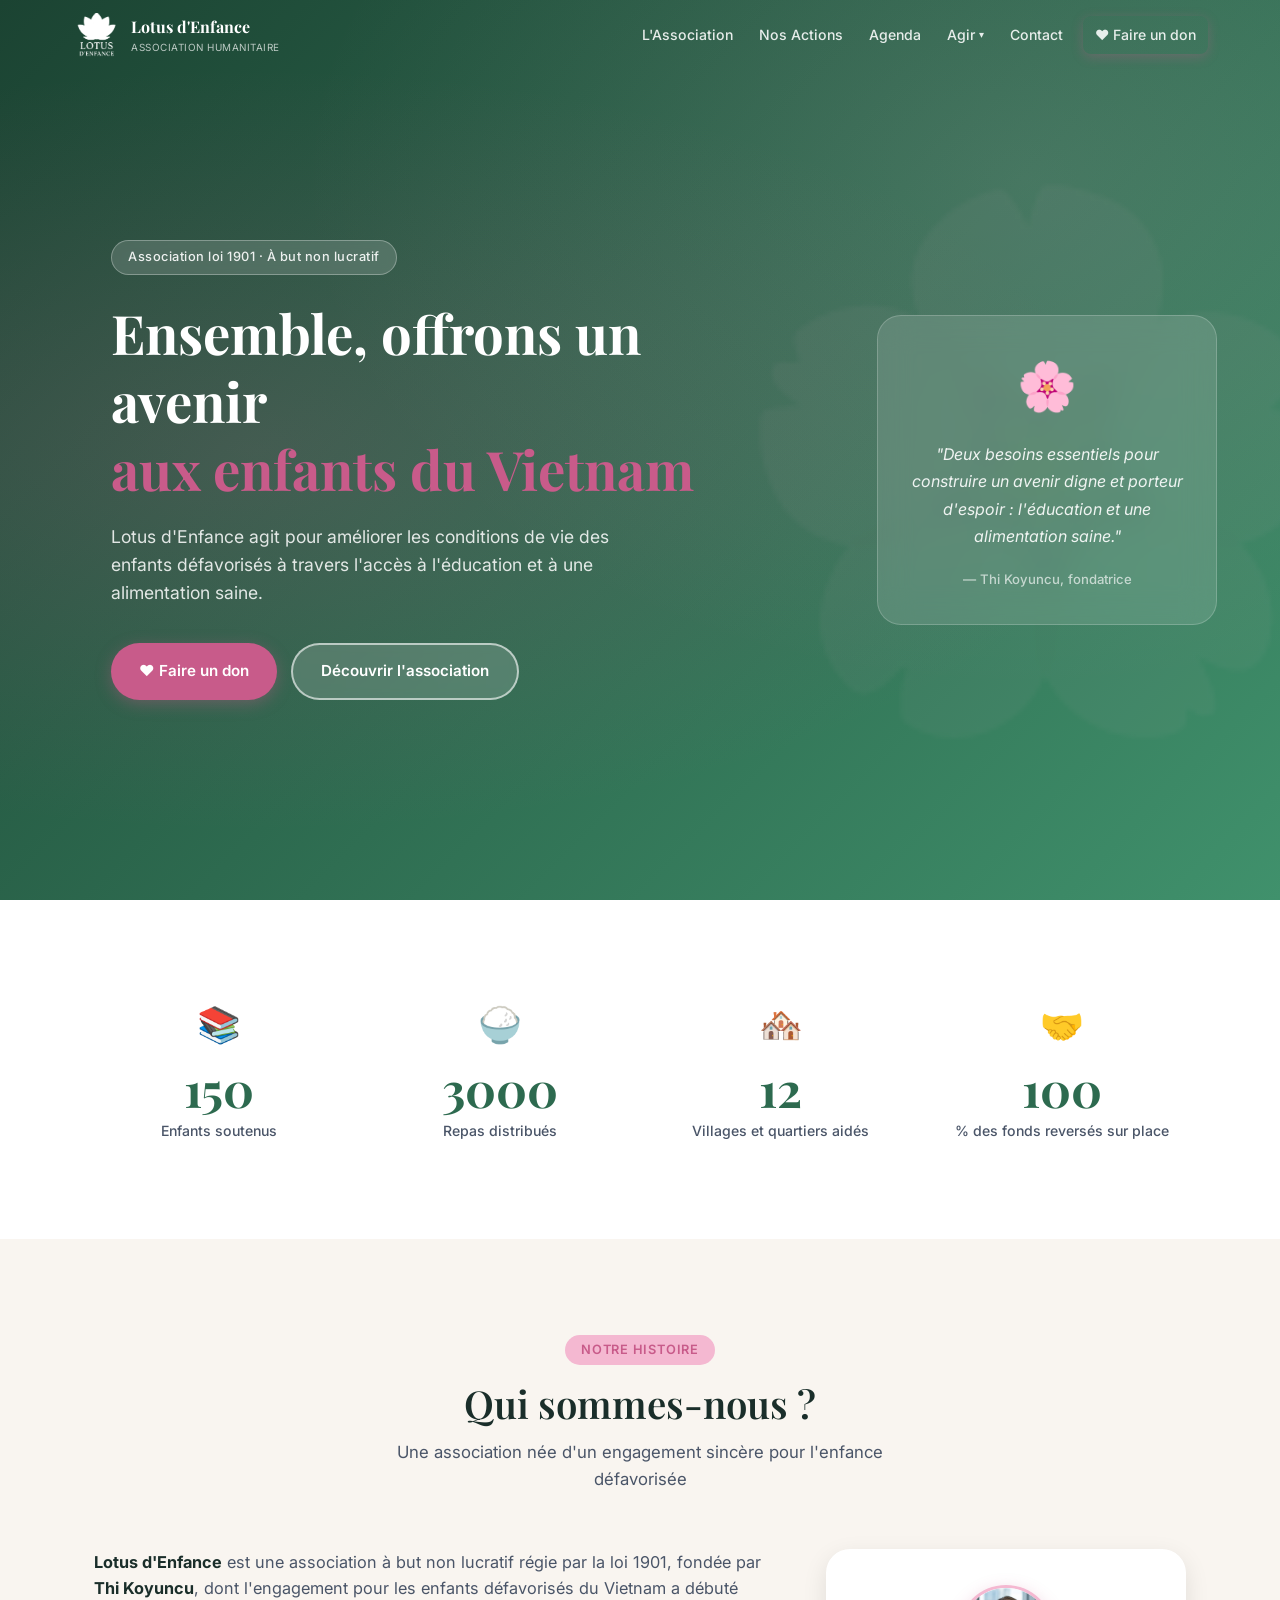
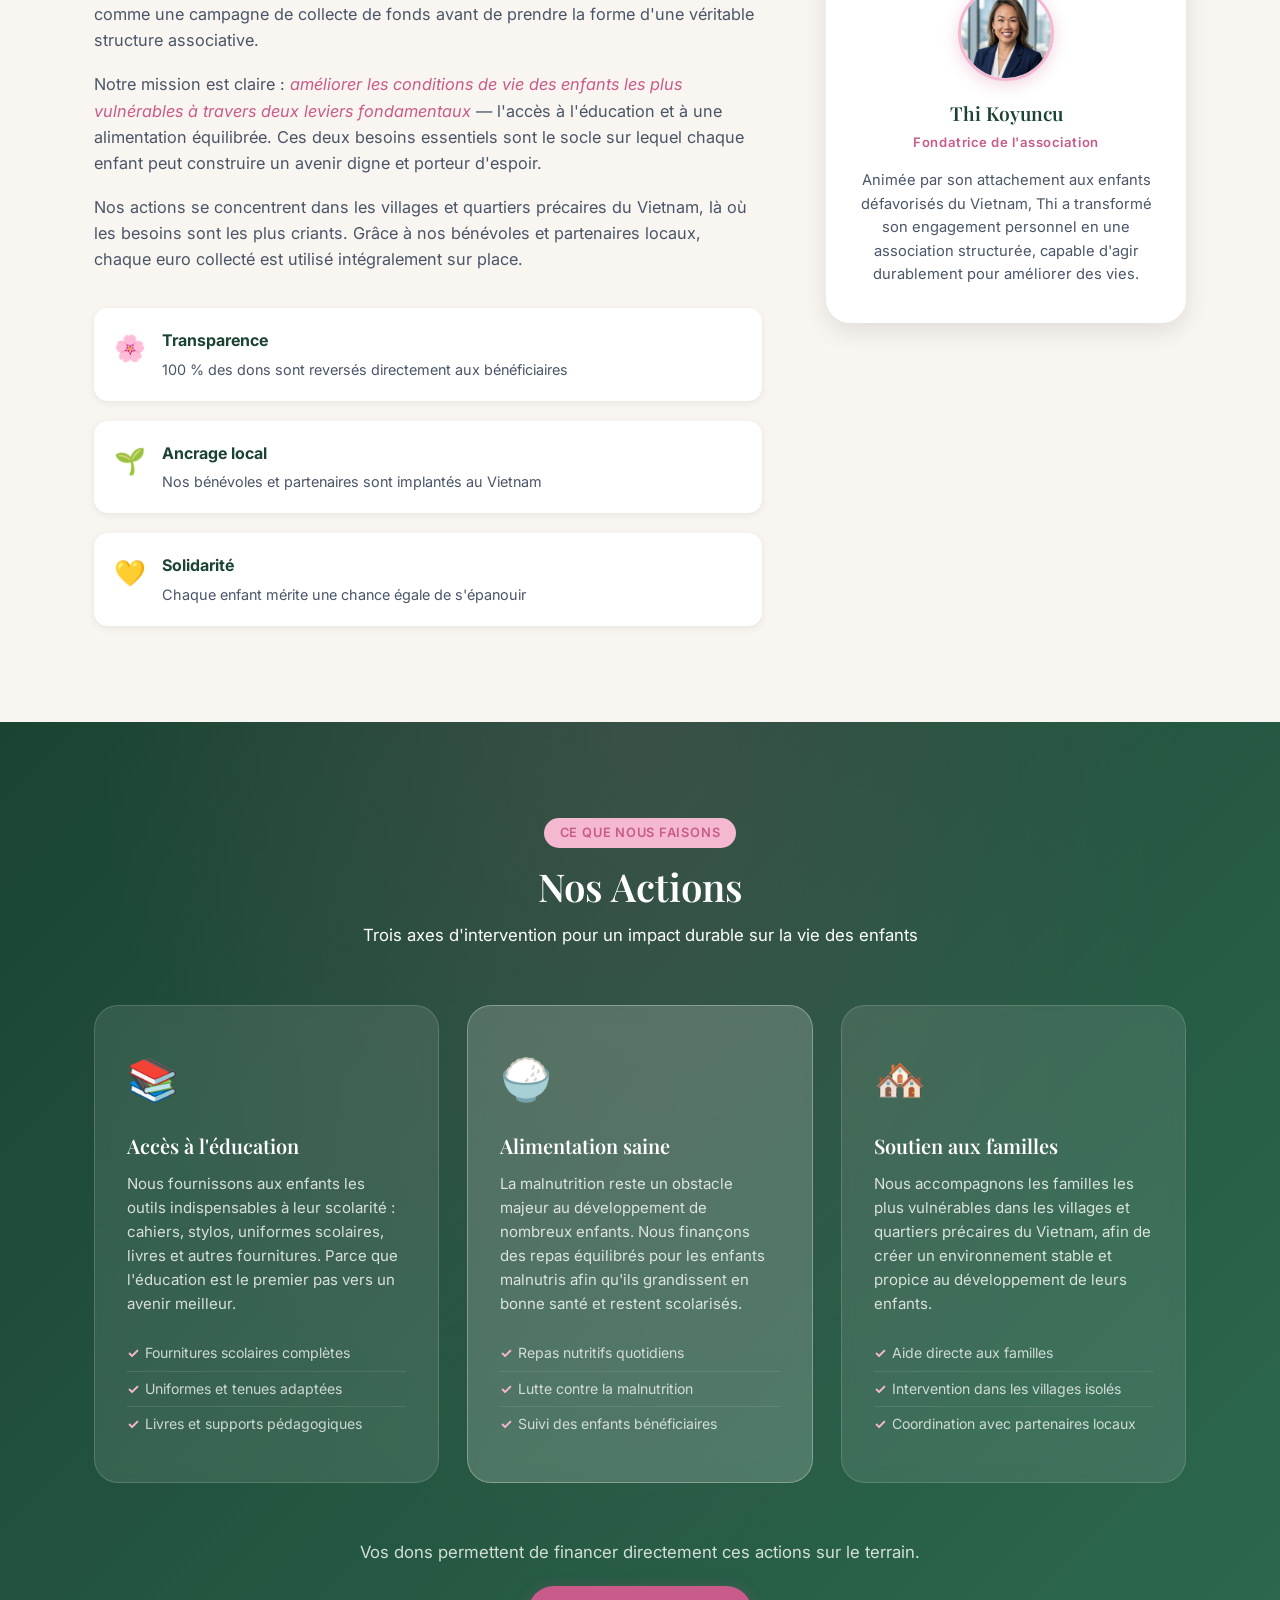
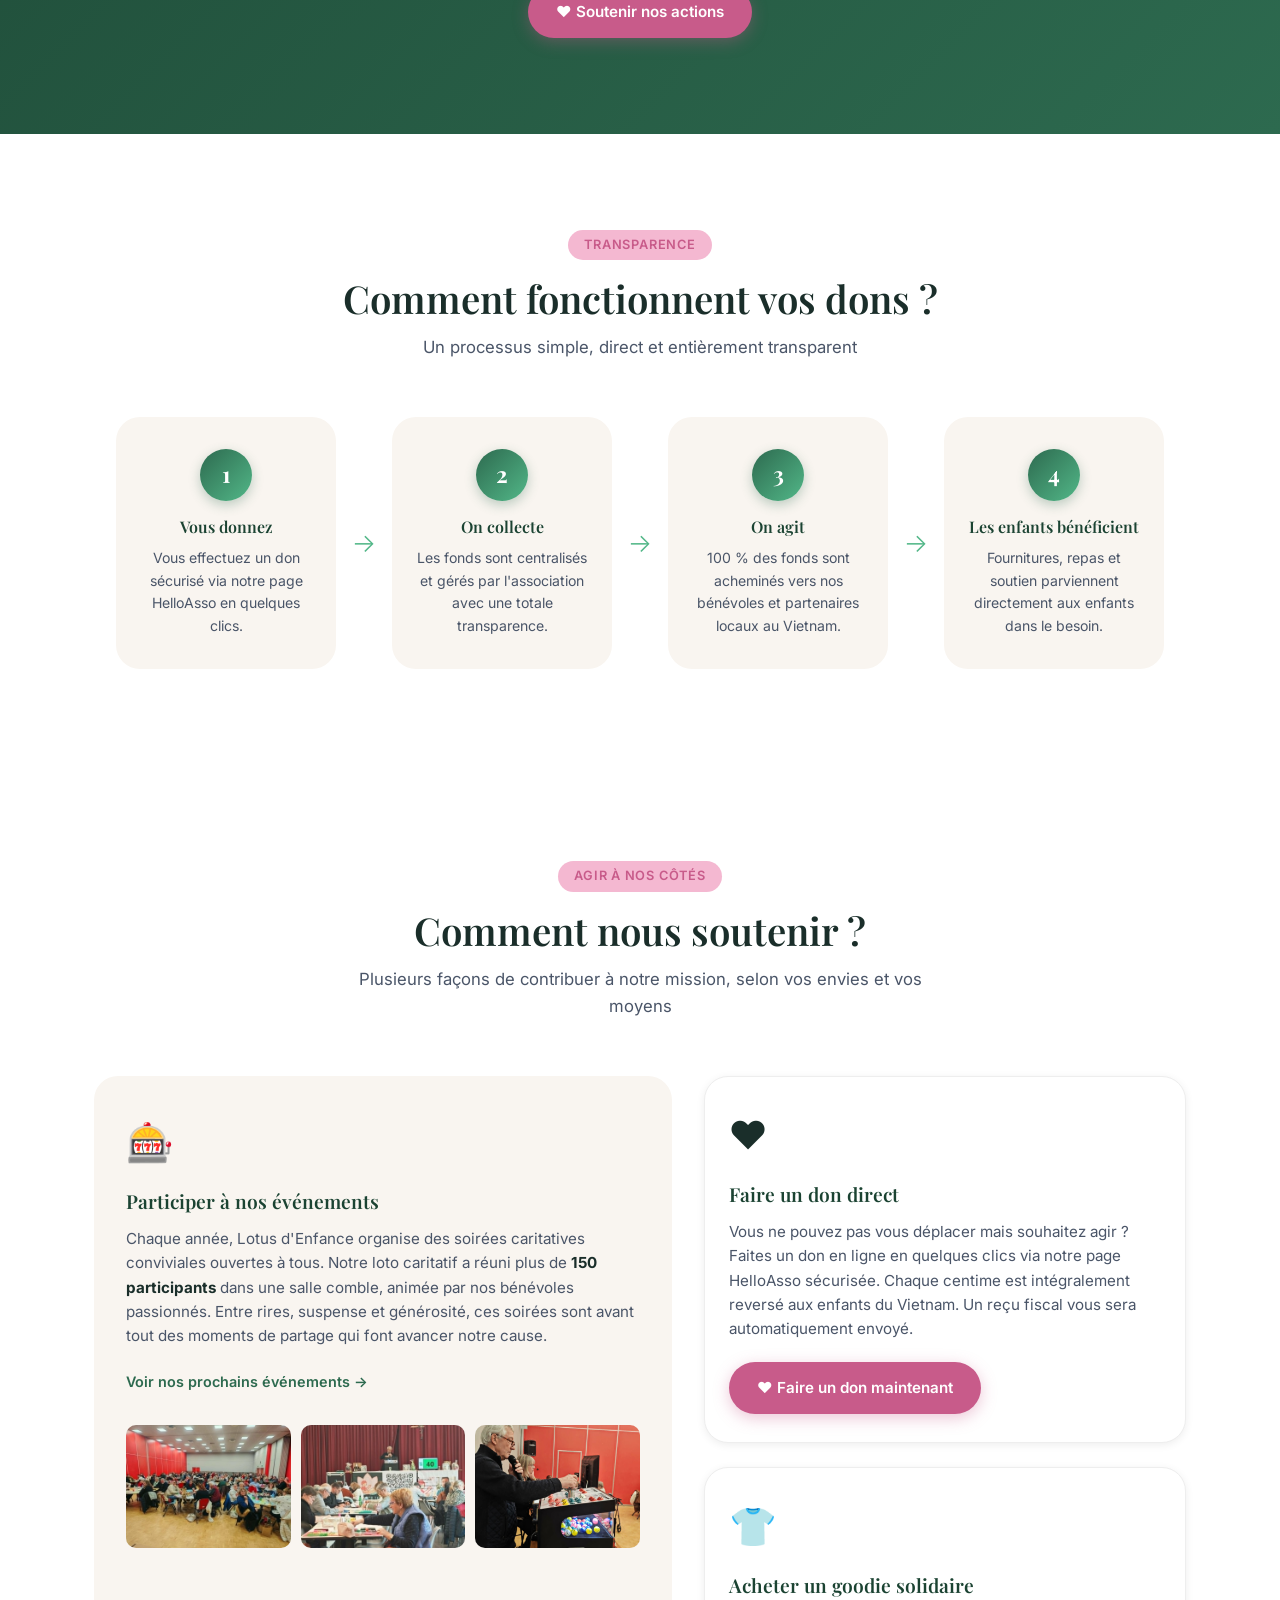
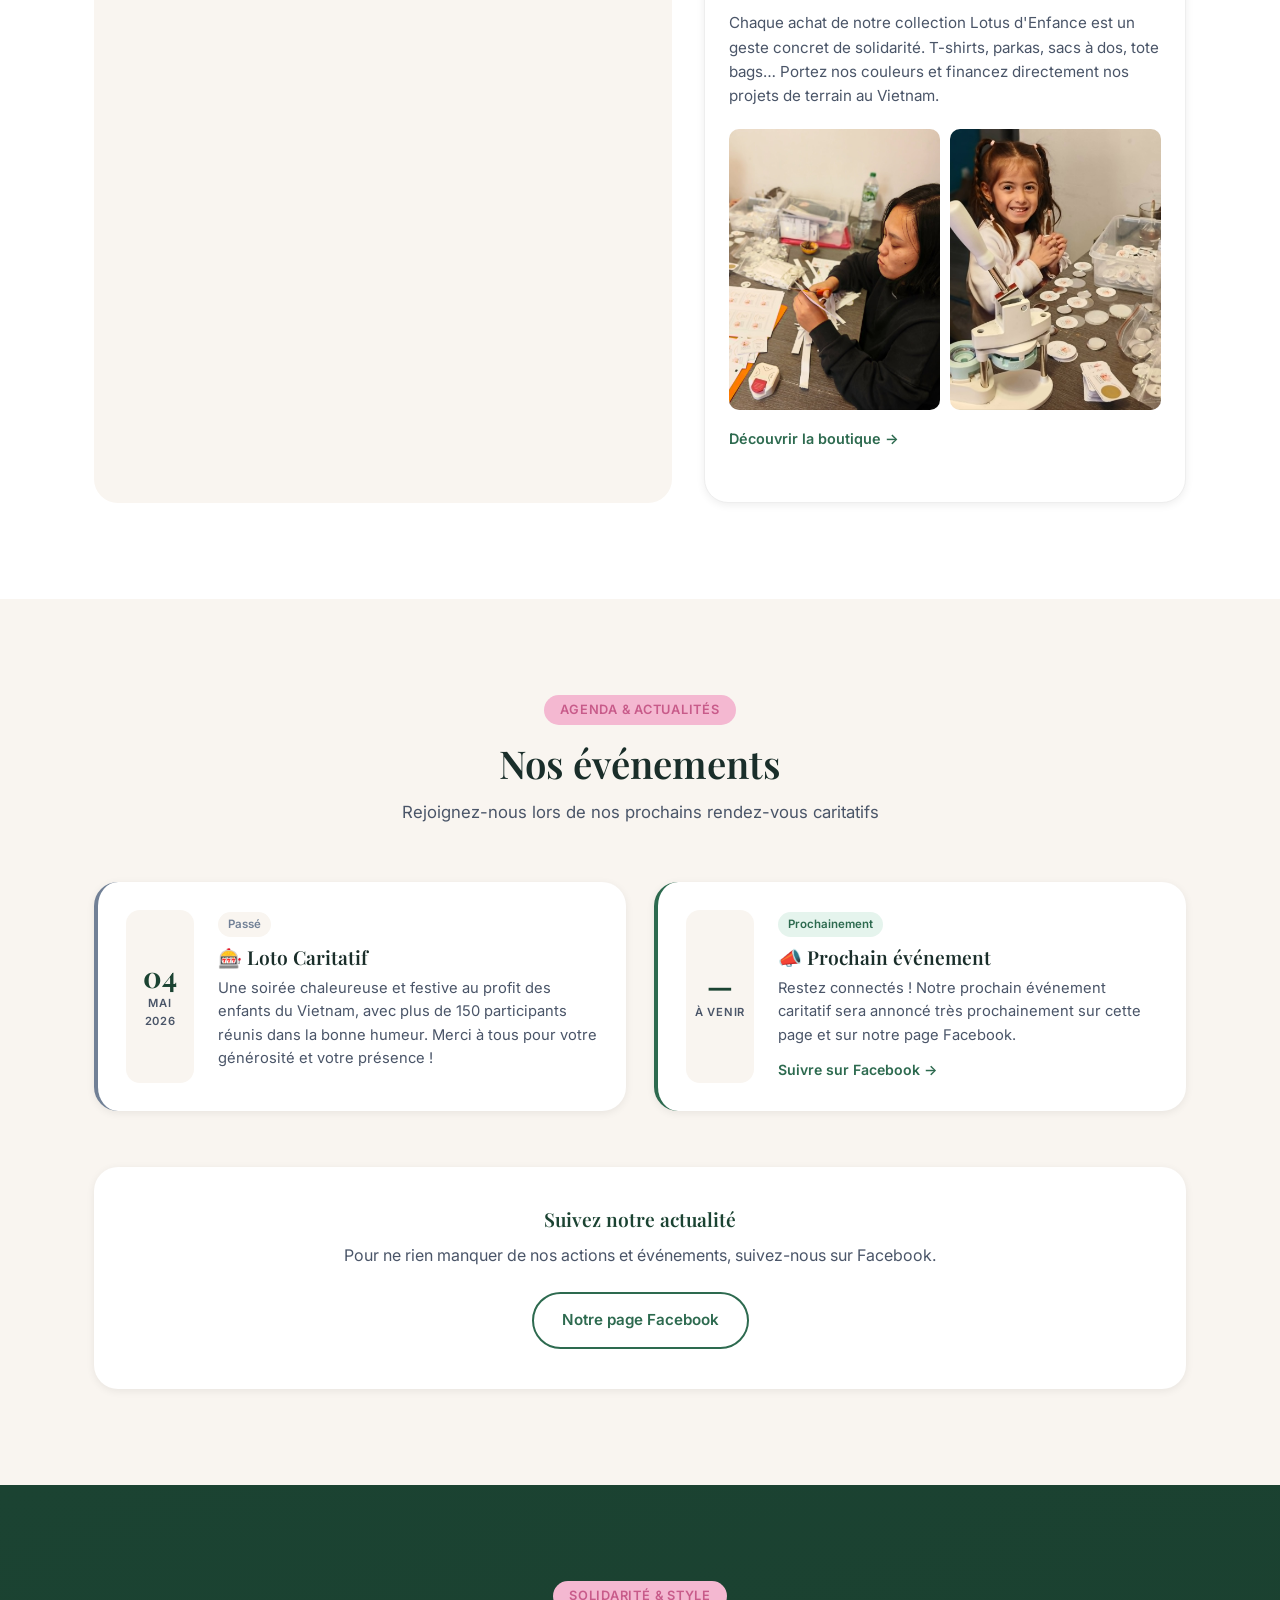
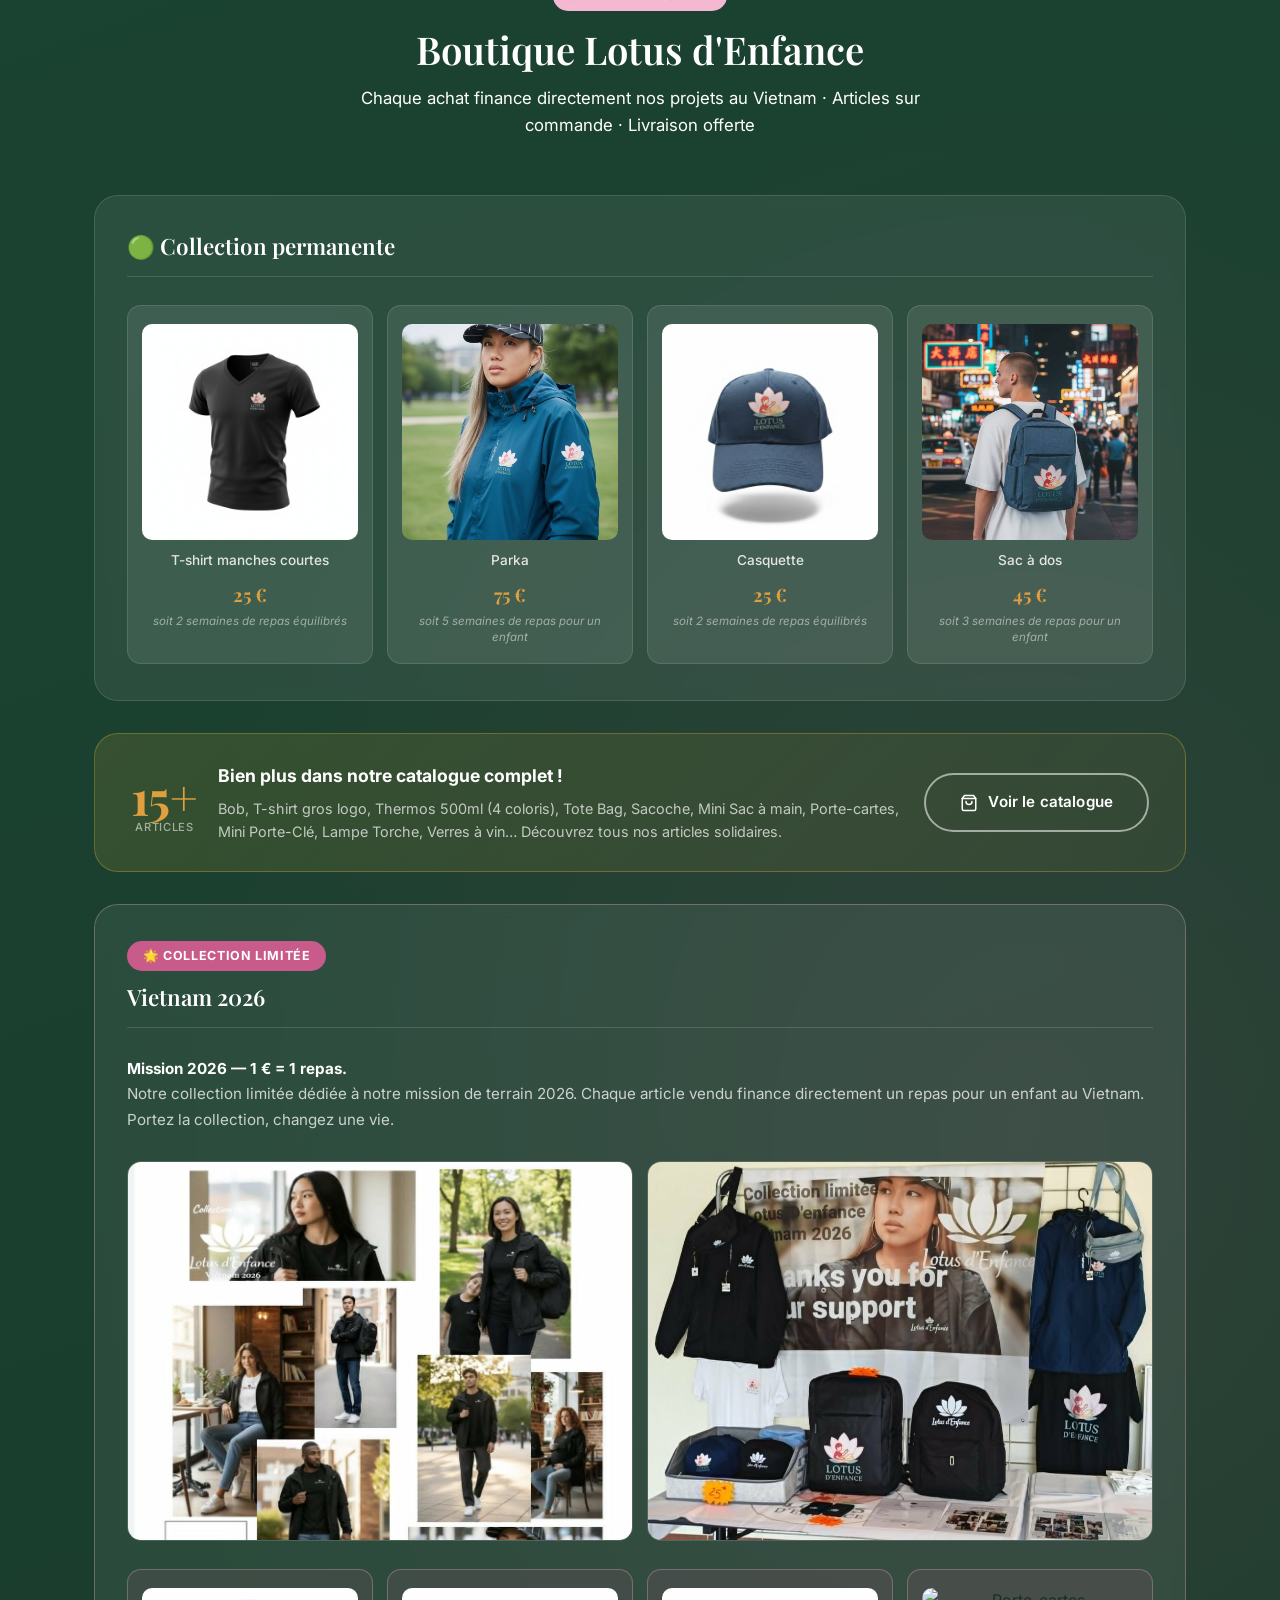
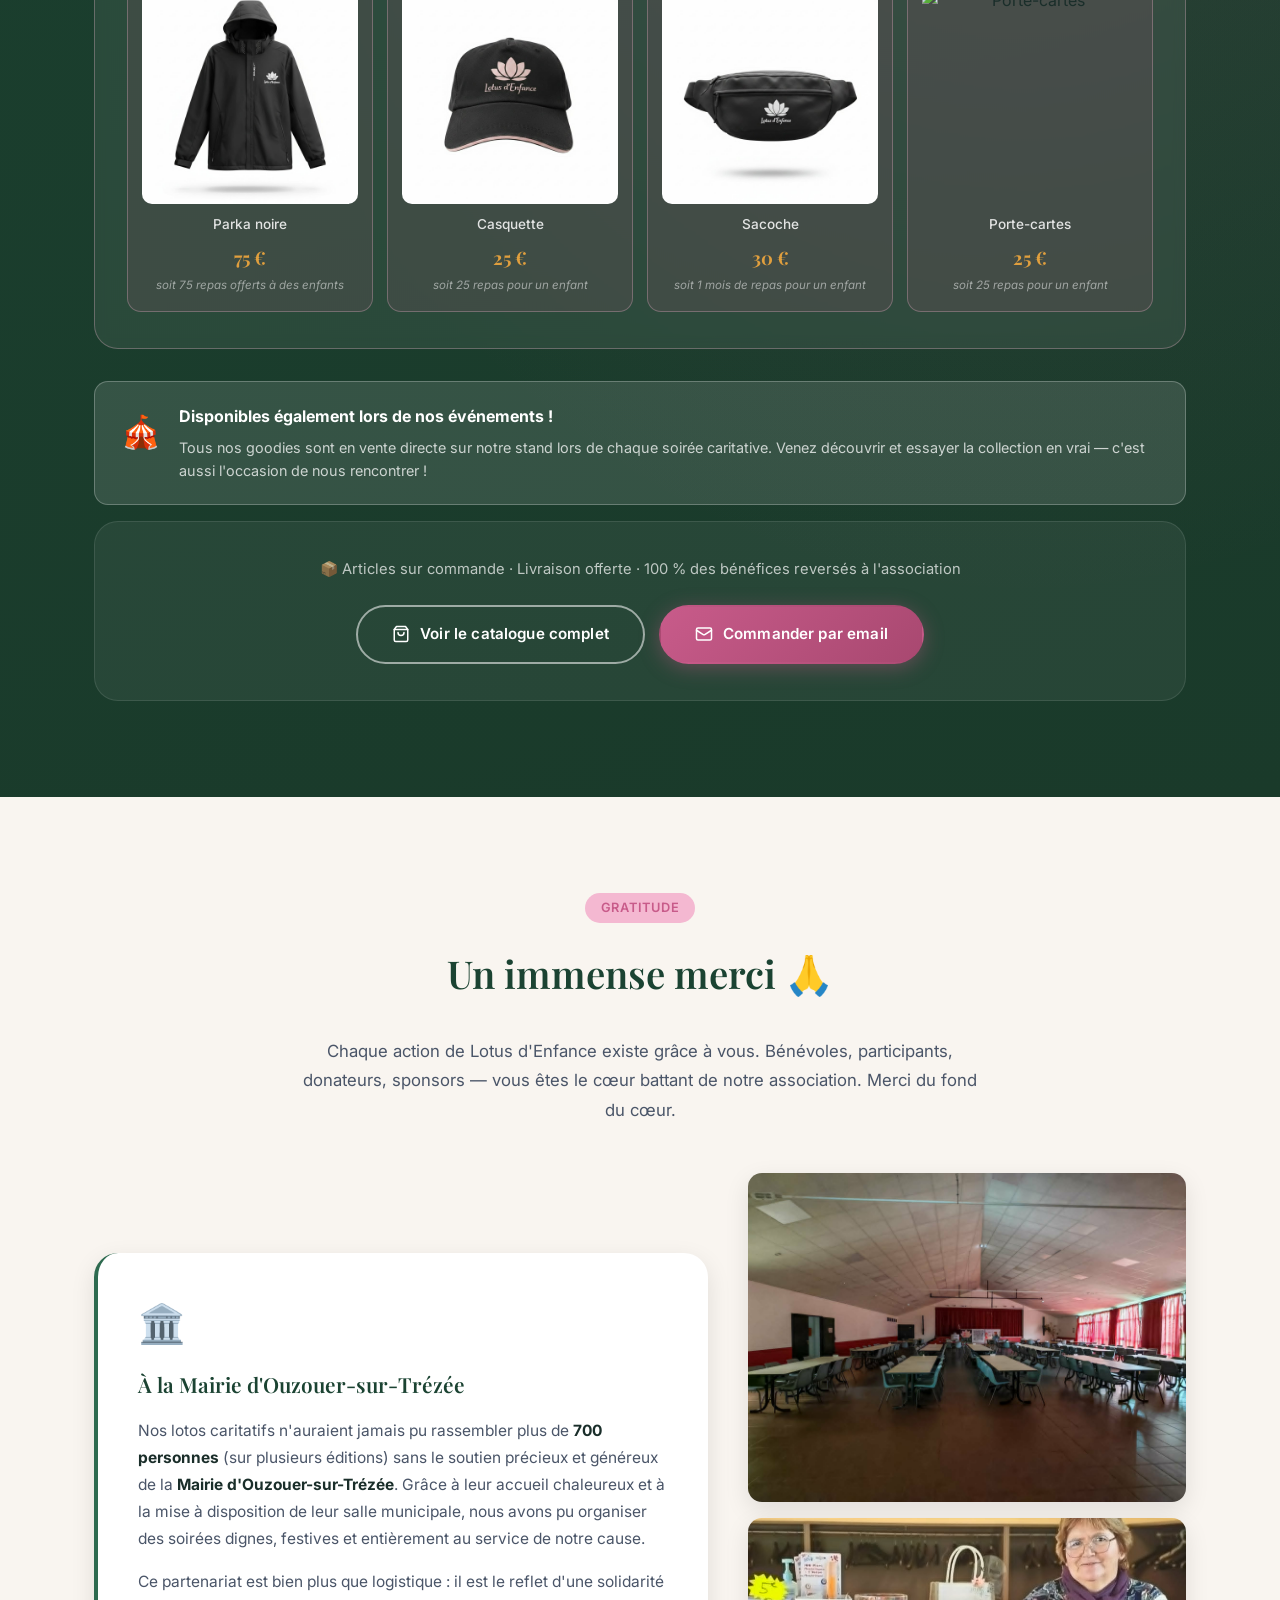
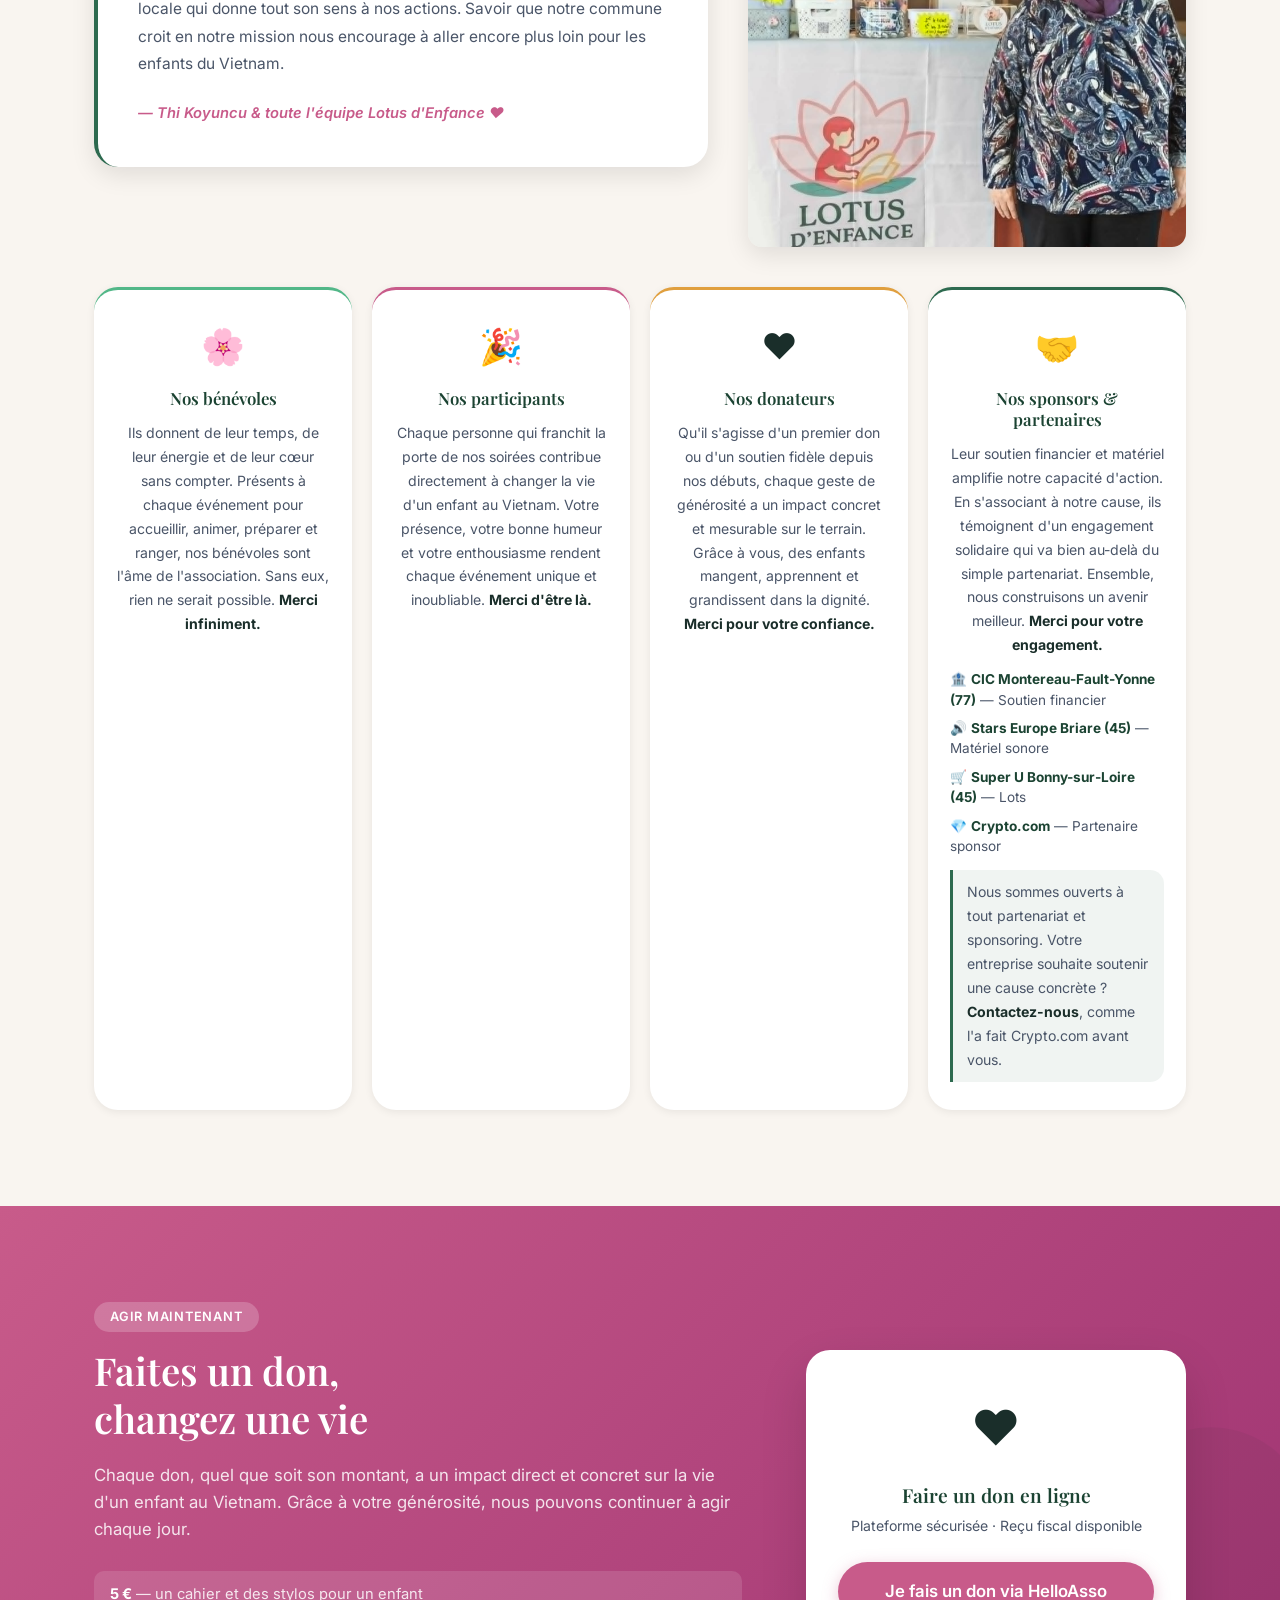
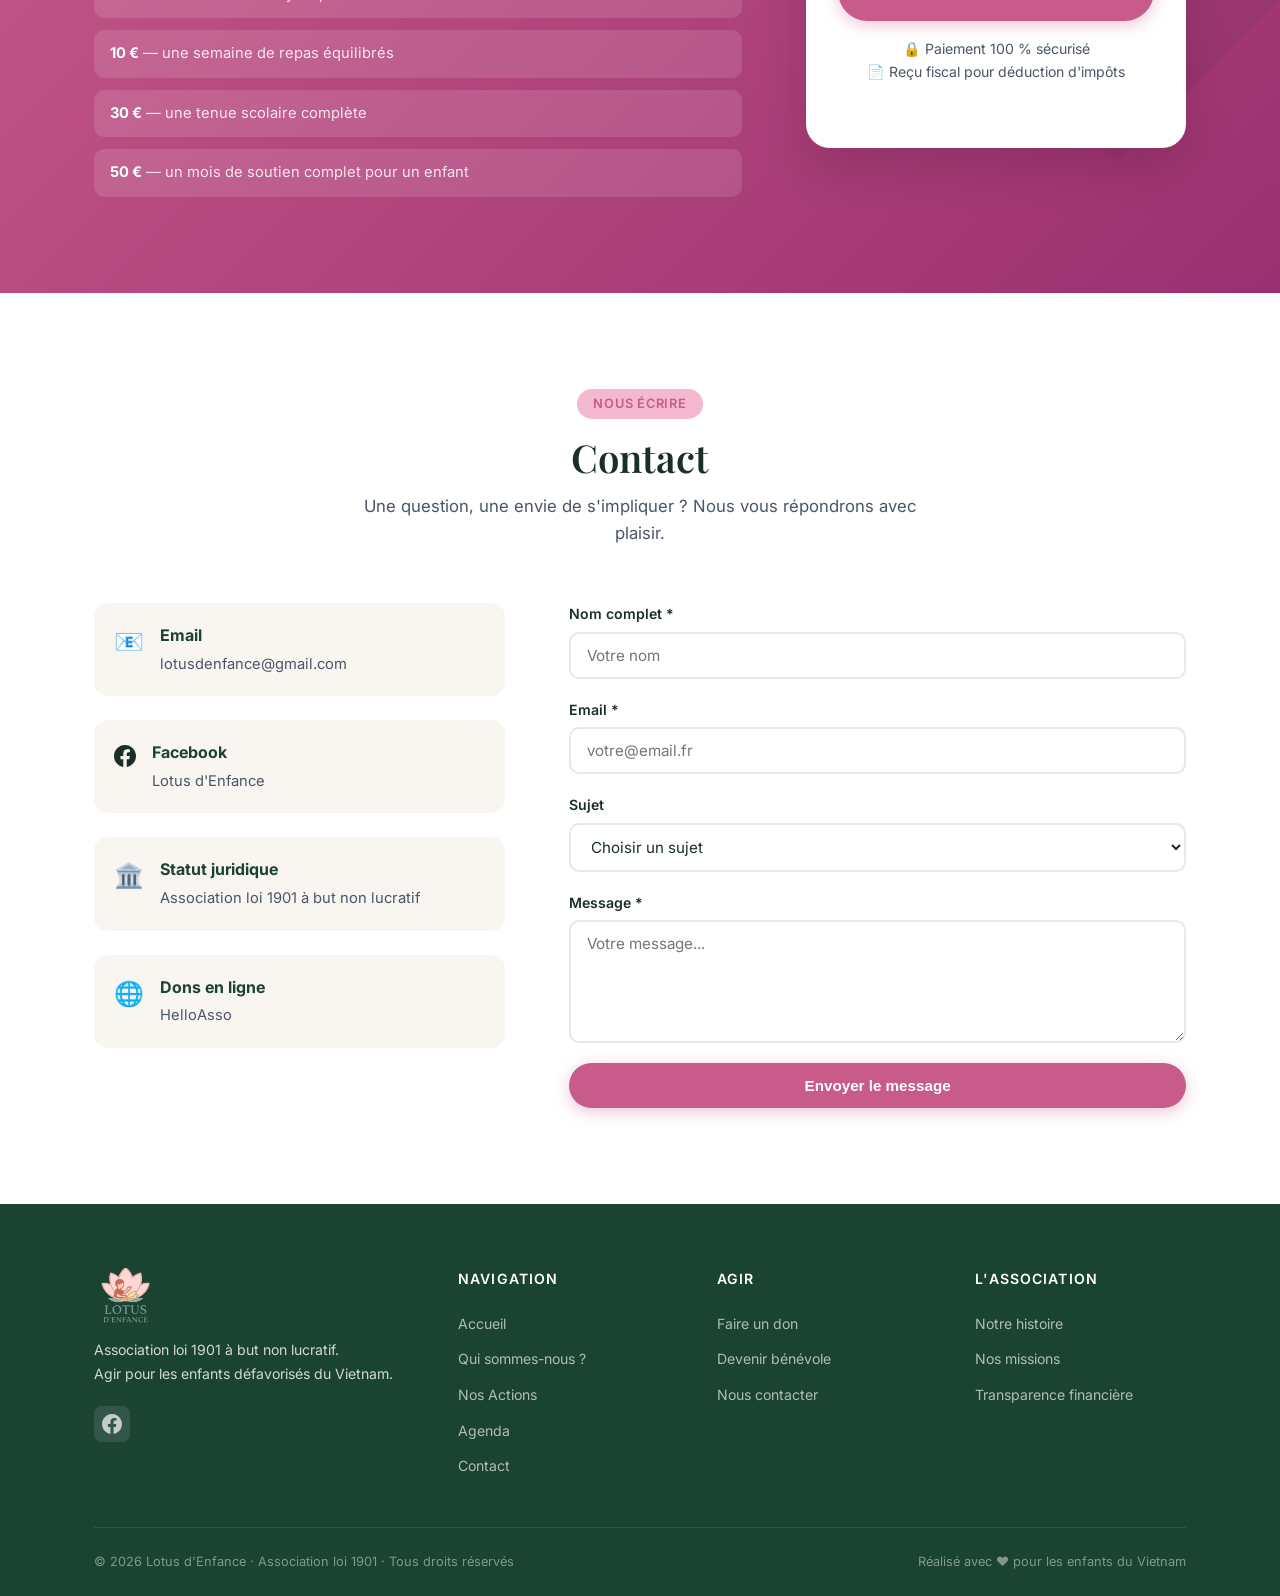
==== commit 960ad4a1: "Audit corrections (10 fixes)" ====
--- a/index.html
+++ b/index.html
@@ -43,14 +43,13 @@
       "https://www.helloasso.com/associations/lotus-d-enfance/formulaires/2"
     ],
     "founder": { "@type": "Person", "name": "Thi Koyuncu" },
-    "areaServed": "Vietnam",
-    "nonprofitStatus": "Nonprofit501c3"
+    "areaServed": "Vietnam"
   }
   </script>
 
   <link rel="icon" type="image/png" href="Photo_Lotus/Logo_Lotus.png" />
   <link rel="apple-touch-icon" href="Photo_Lotus/Logo_Lotus.png" />
-  <link rel="stylesheet" href="style.css?v=4" />
+  <link rel="stylesheet" href="style.css?v=5" />
   <link rel="preconnect" href="https://fonts.googleapis.com" />
   <link rel="preconnect" href="https://fonts.gstatic.com" crossorigin />
   <link href="https://fonts.googleapis.com/css2?family=Playfair+Display:wght@400;600;700&family=Inter:wght@300;400;500;600&display=swap" rel="stylesheet" />
@@ -81,6 +80,7 @@
           <ul class="nav-dropdown">
             <li><a href="#soutenir" data-section="soutenir">💛 Nous soutenir</a></li>
             <li><a href="#boutique" data-section="boutique">👕 Boutique</a></li>
+            <li><a href="boutique.html" >🛍️ Catalogue complet</a></li>
             <li><a href="https://www.helloasso.com/associations/lotus-d-enfance/formulaires/2" target="_blank" rel="noopener">❤ Faire un don</a></li>
           </ul>
         </li>
@@ -421,7 +421,7 @@
         <h3>Suivez notre actualité</h3>
         <p>
           Pour ne rien manquer de nos actions et événements,
-          suivez-nous sur Facebook et abonnez-vous à notre newsletter.
+          suivez-nous sur Facebook.
         </p>
         <a href="https://www.facebook.com/profile.php?id=61584126986437" target="_blank" rel="noopener" class="btn-outline">
           Notre page Facebook
@@ -781,8 +781,8 @@
           </p>
           <div class="footer-social">
             <a href="https://www.facebook.com/profile.php?id=61584126986437" target="_blank" rel="noopener" aria-label="Facebook">
-              <svg viewBox="0 0 24 24" fill="currentColor" width="20" height="20">
-                <path d="M18 2h-3a5 5 0 0 0-5 5v3H7v4h3v8h4v-8h3l1-4h-4V7a1 1 0 0 1 1-1h3z"/>
+              <svg xmlns="http://www.w3.org/2000/svg" width="20" height="20" viewBox="0 0 24 24" fill="currentColor" aria-hidden="true">
+                <path d="M24 12.073C24 5.405 18.627 0 12 0S0 5.405 0 12.073C0 18.1 4.388 23.094 10.125 24v-8.437H7.078v-3.49h3.047V9.41c0-3.025 1.792-4.697 4.533-4.697 1.312 0 2.686.236 2.686.236v2.97h-1.513c-1.491 0-1.956.93-1.956 1.886v2.267h3.328l-.532 3.49h-2.796V24C19.612 23.094 24 18.1 24 12.073z"/>
               </svg>
             </a>
           </div>
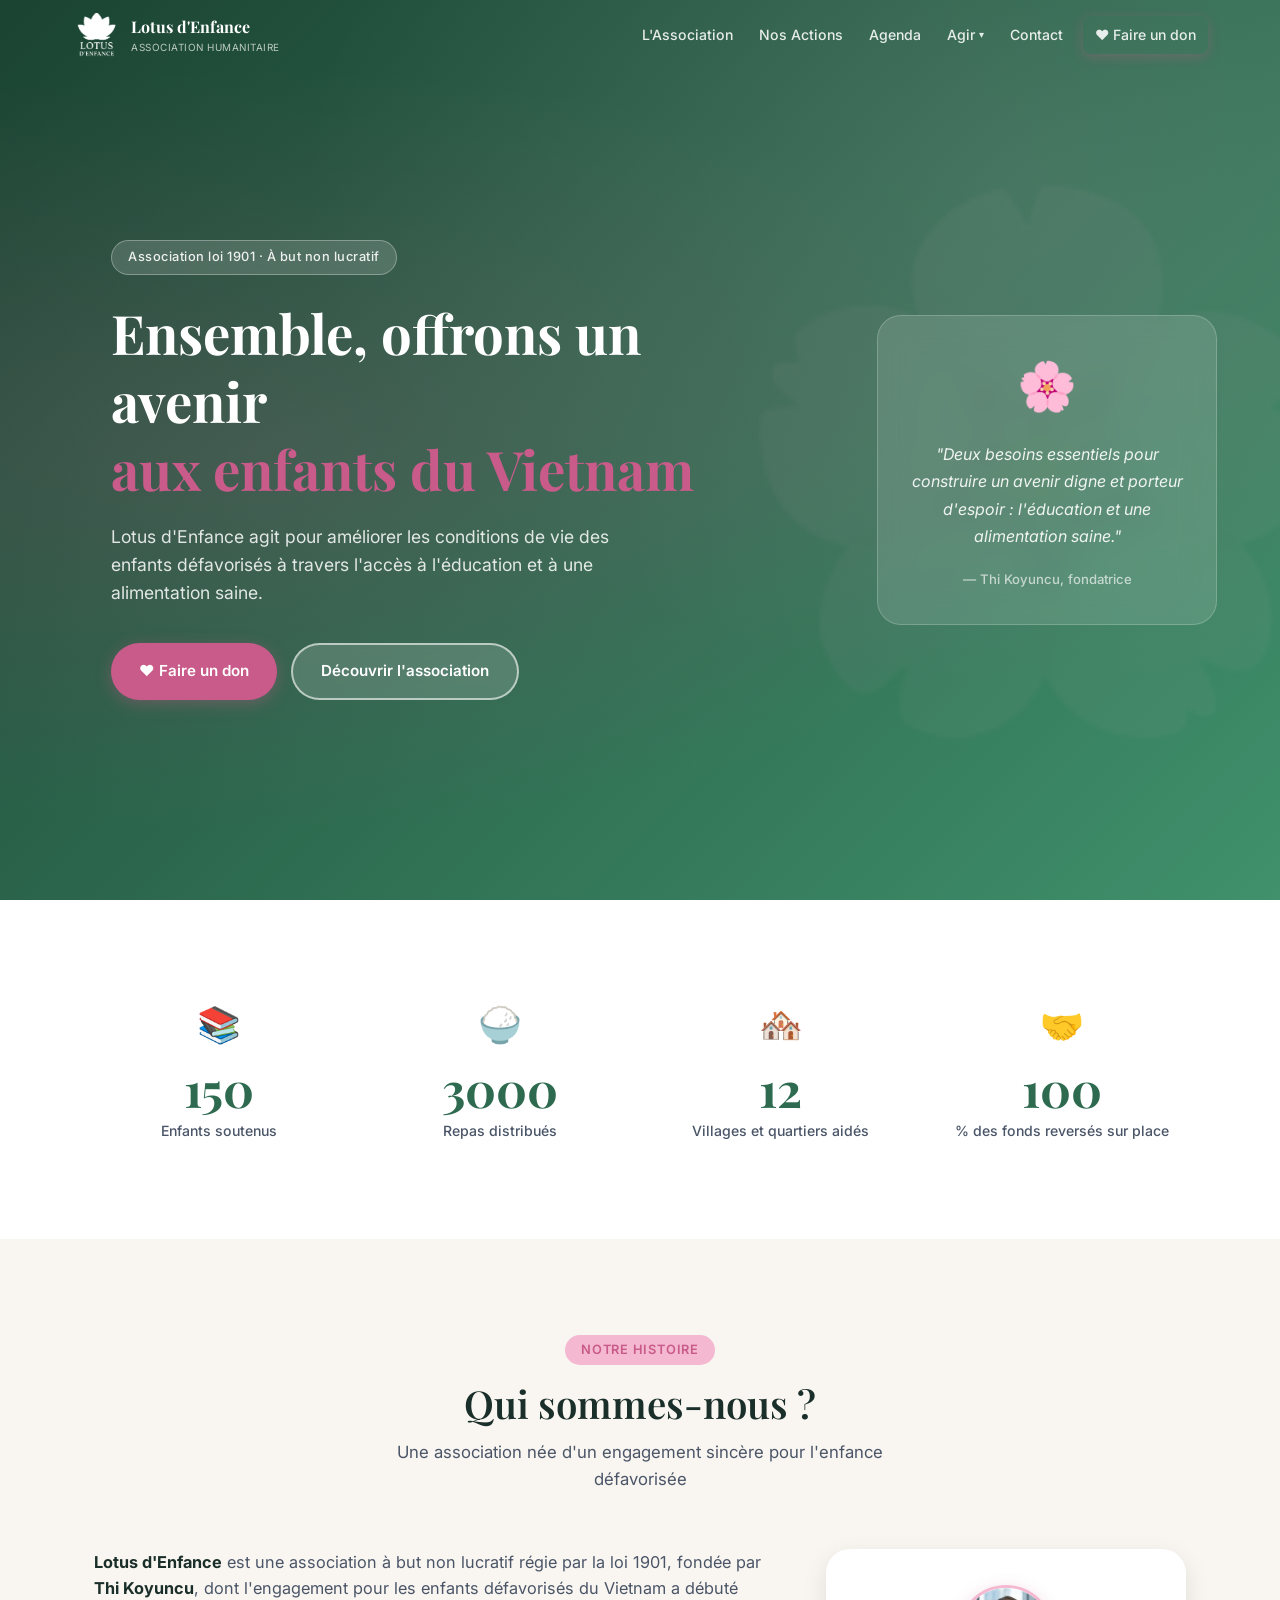
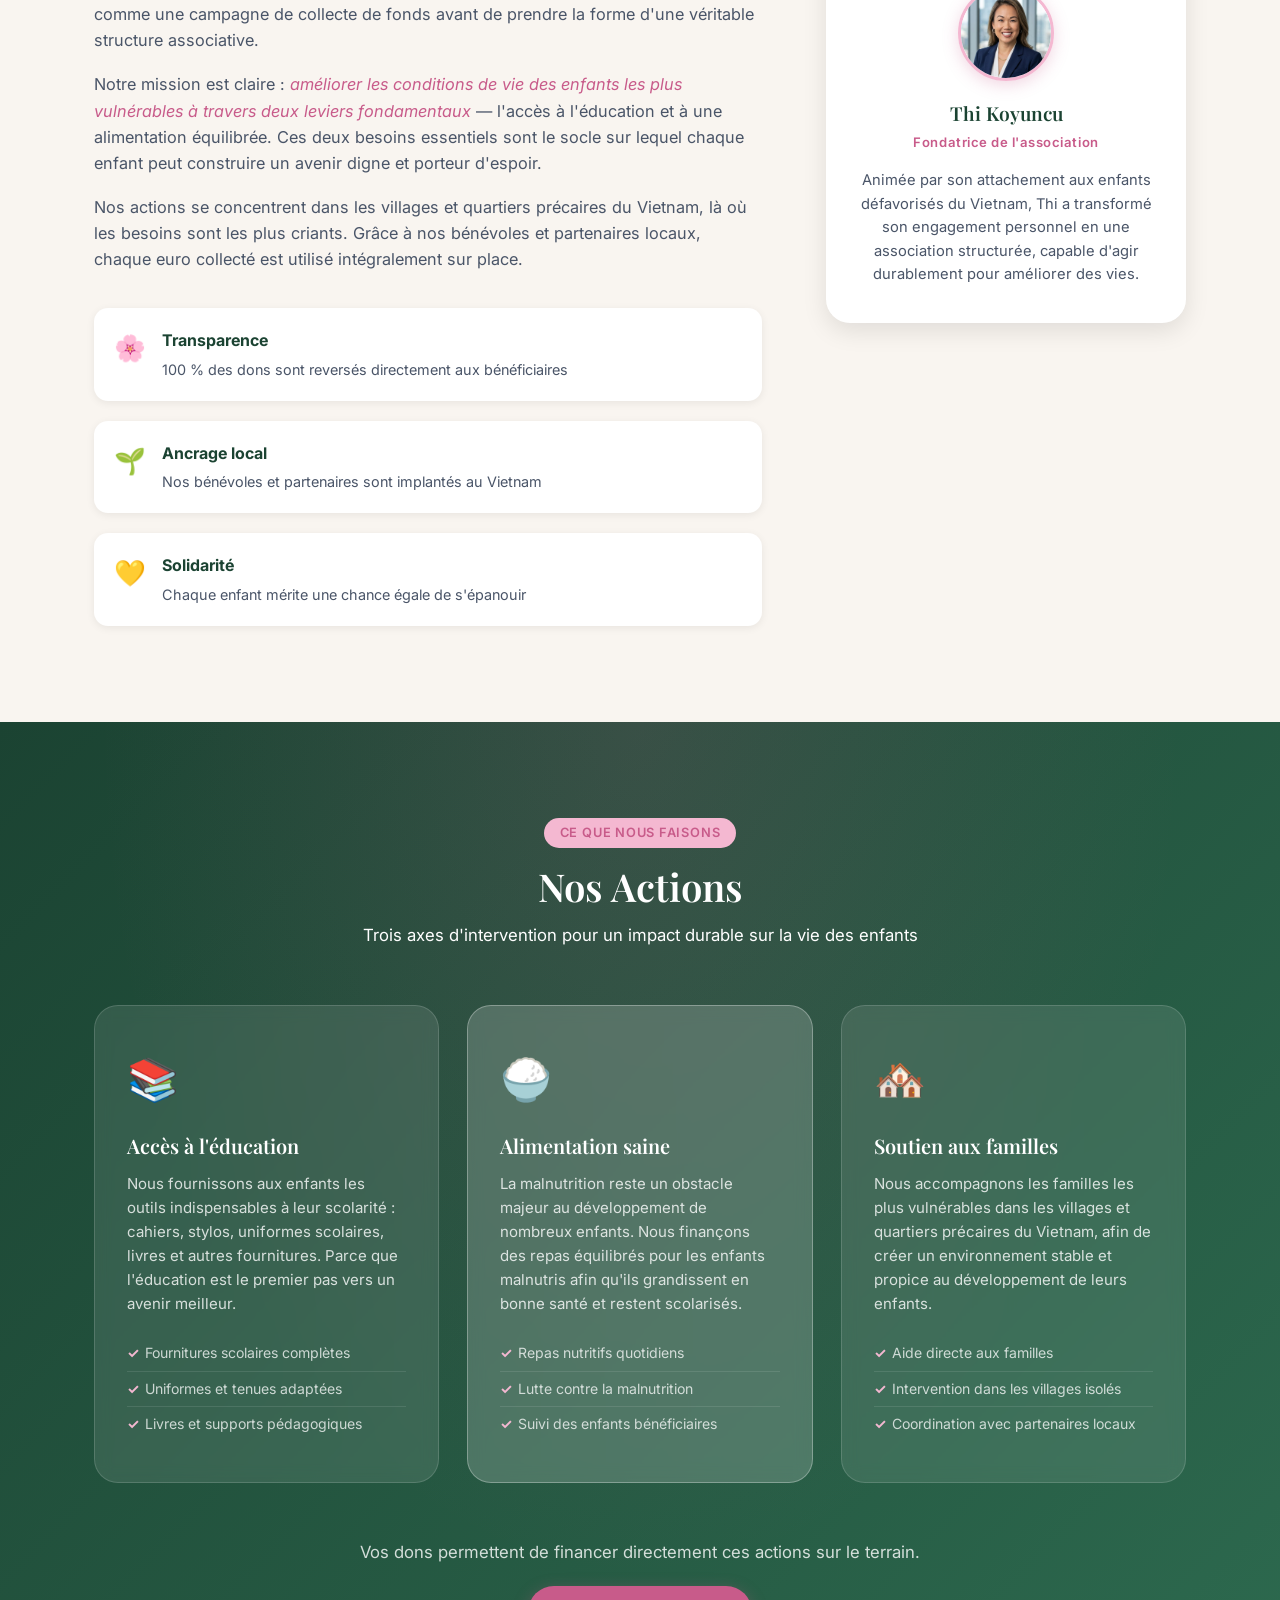
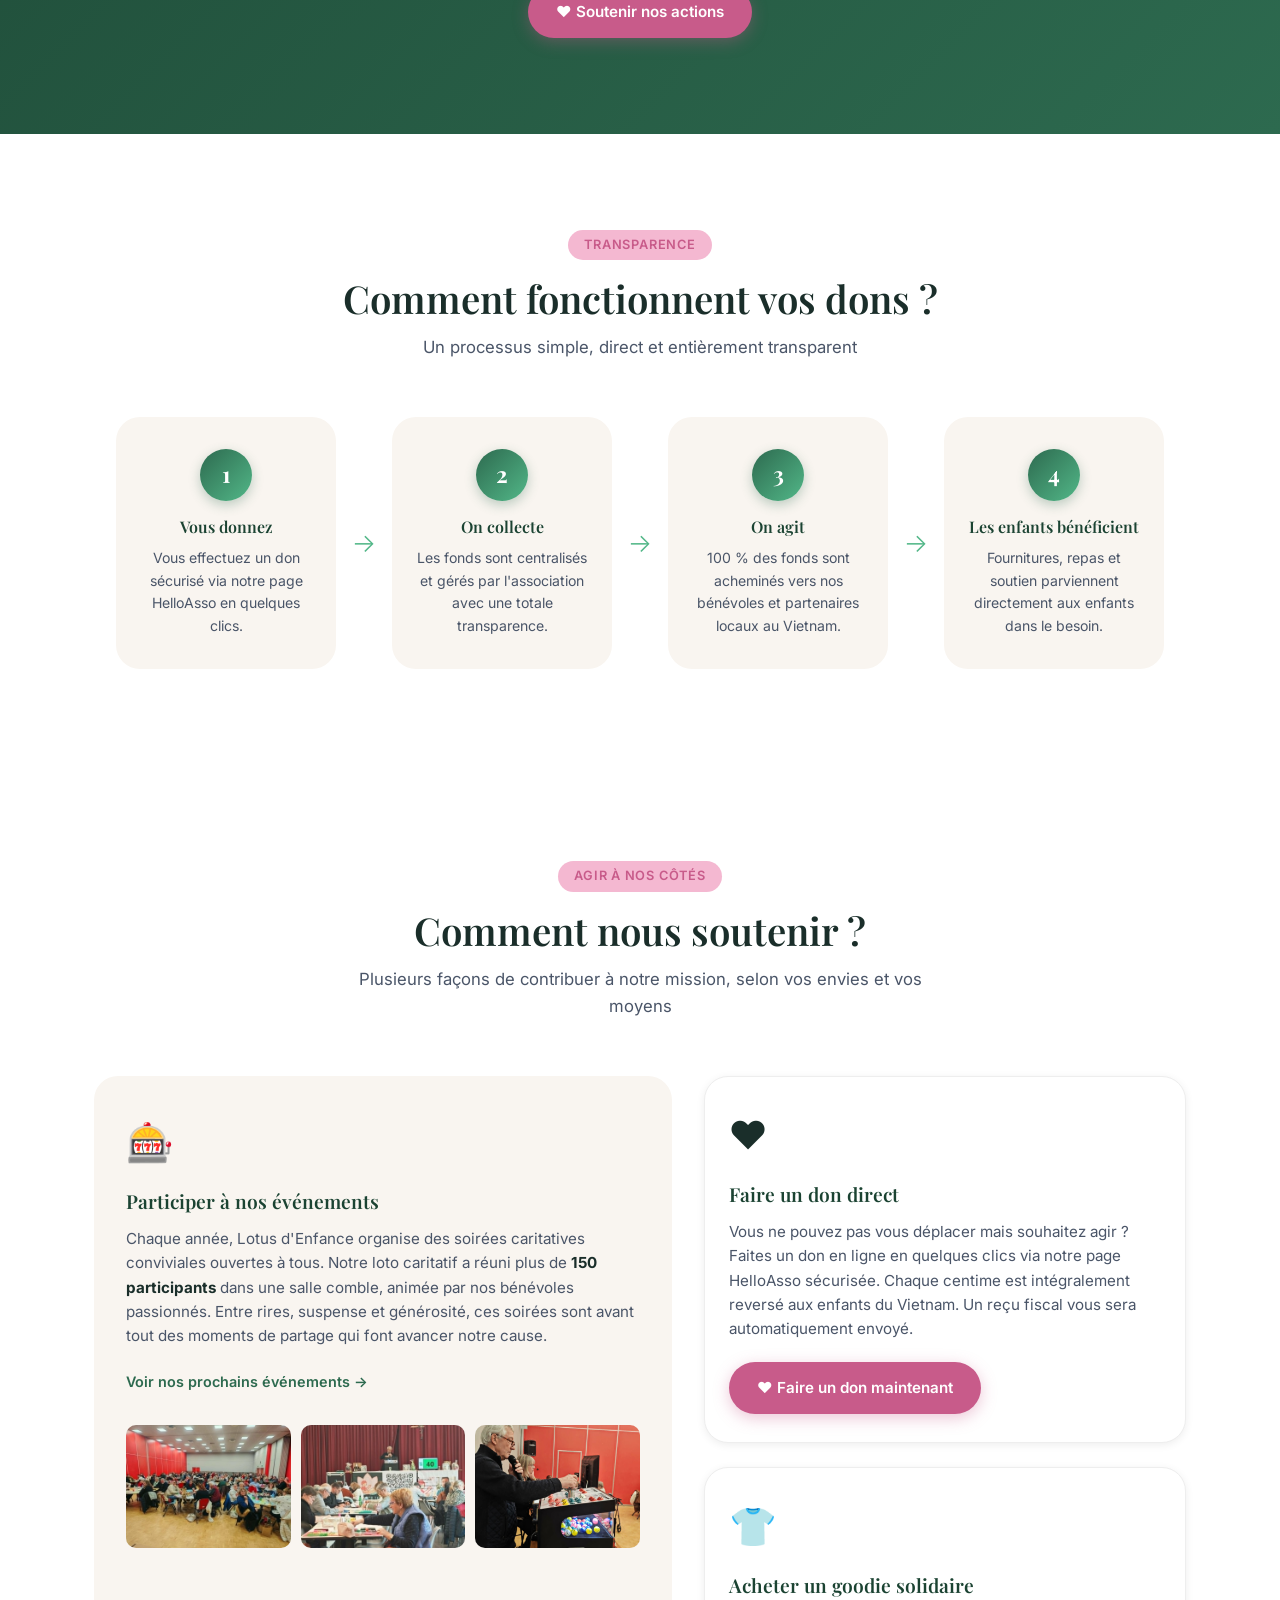
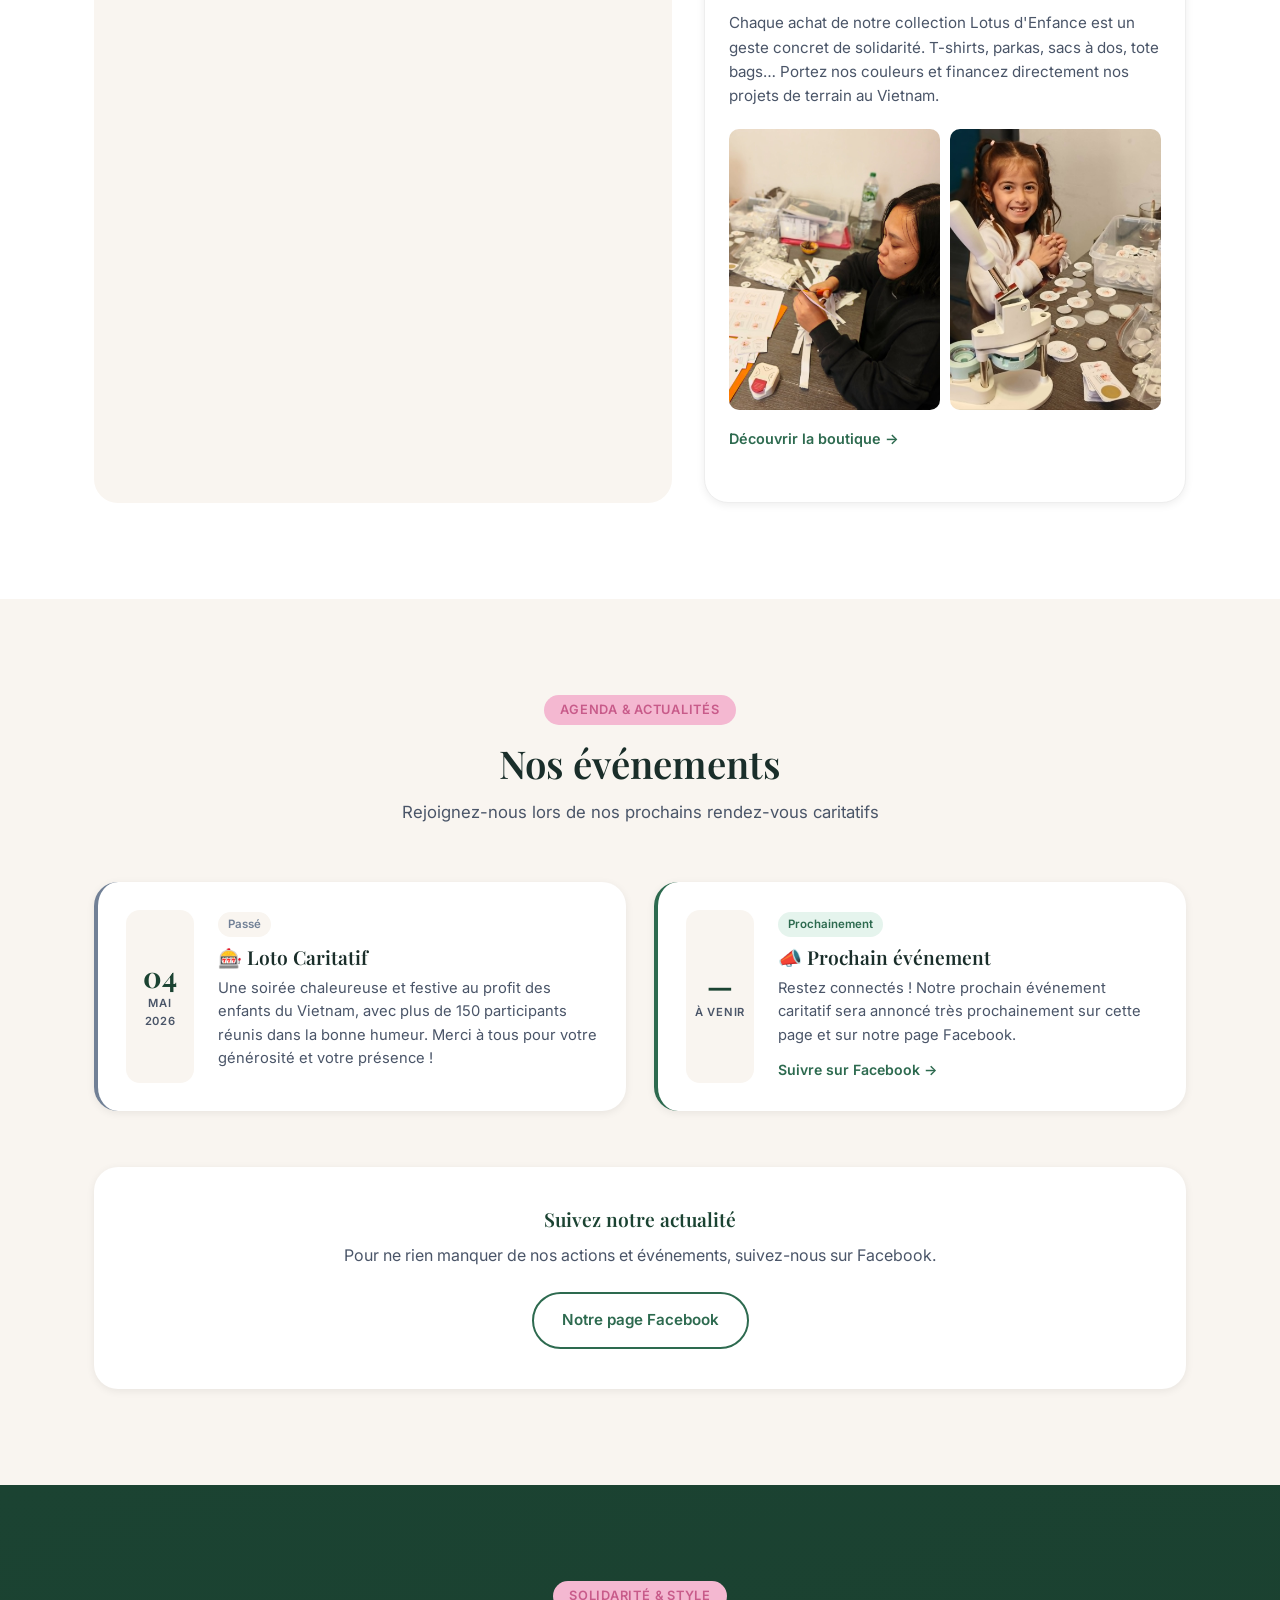
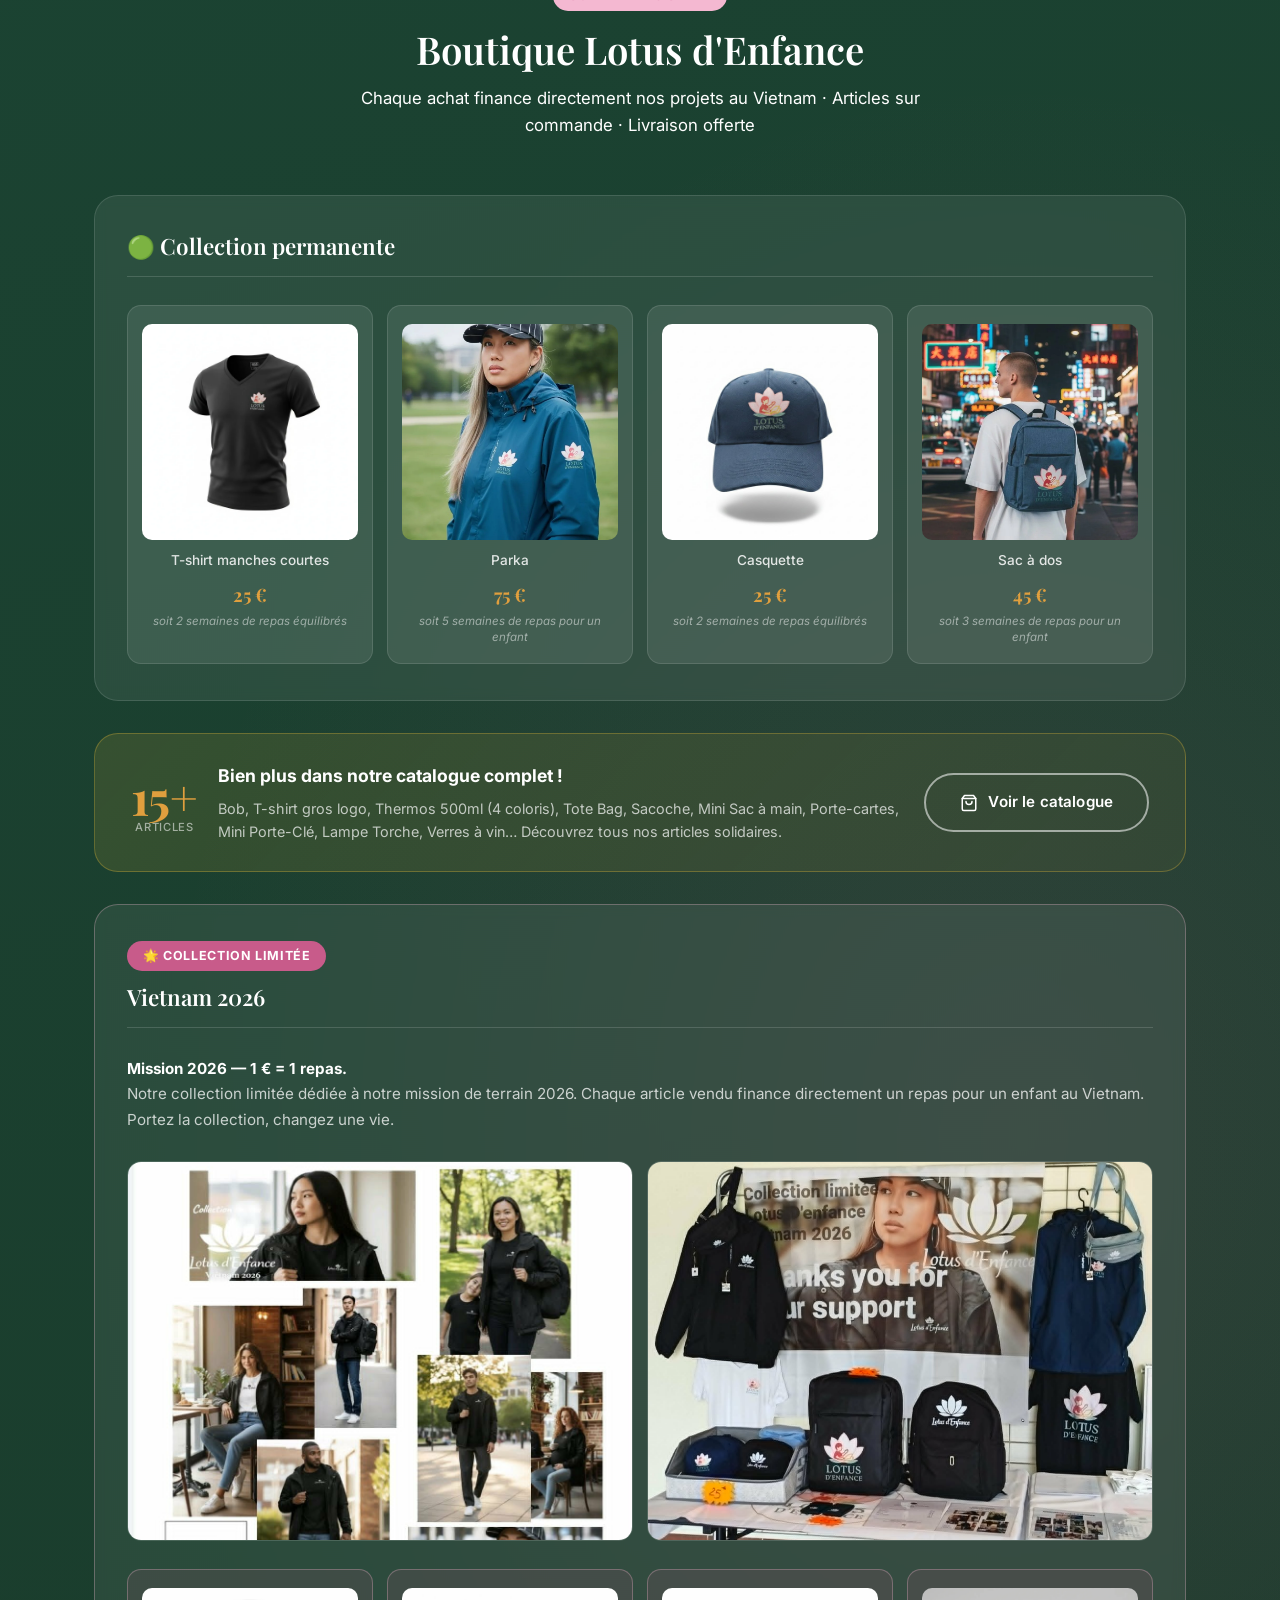
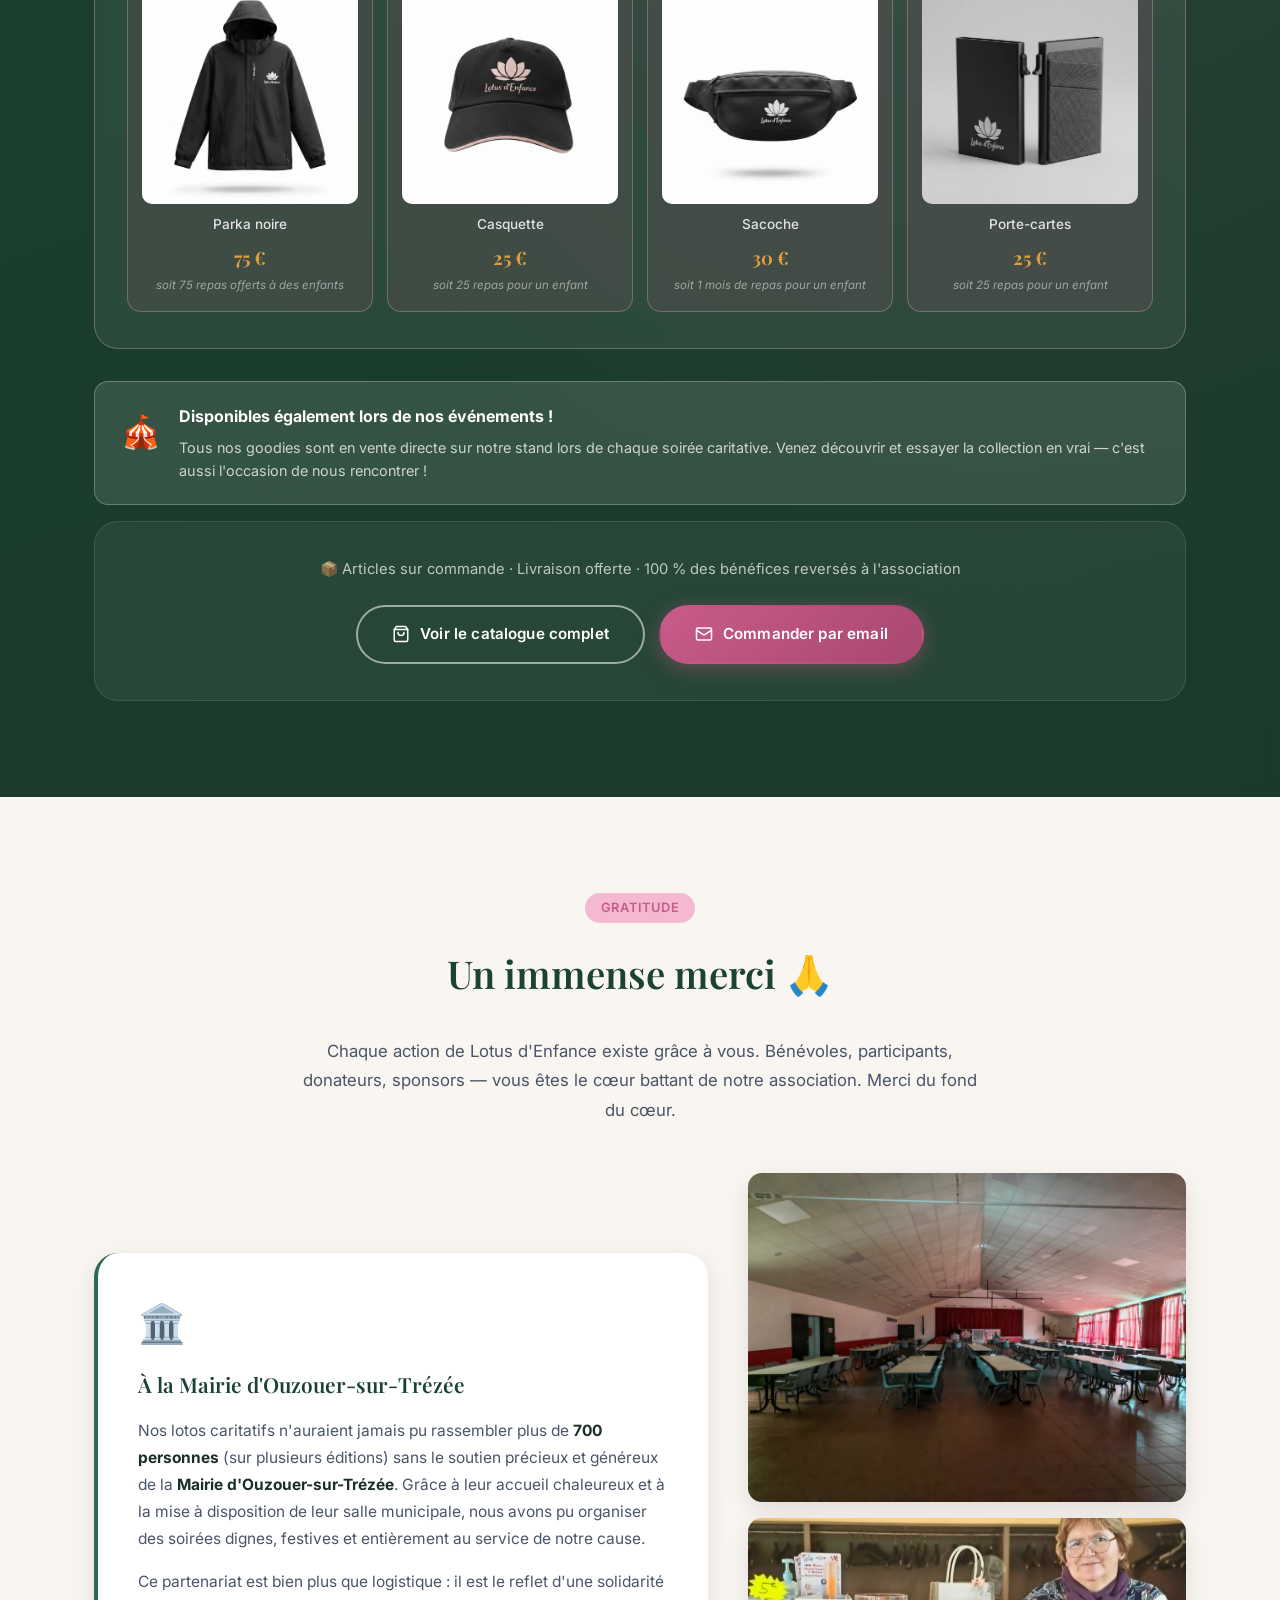
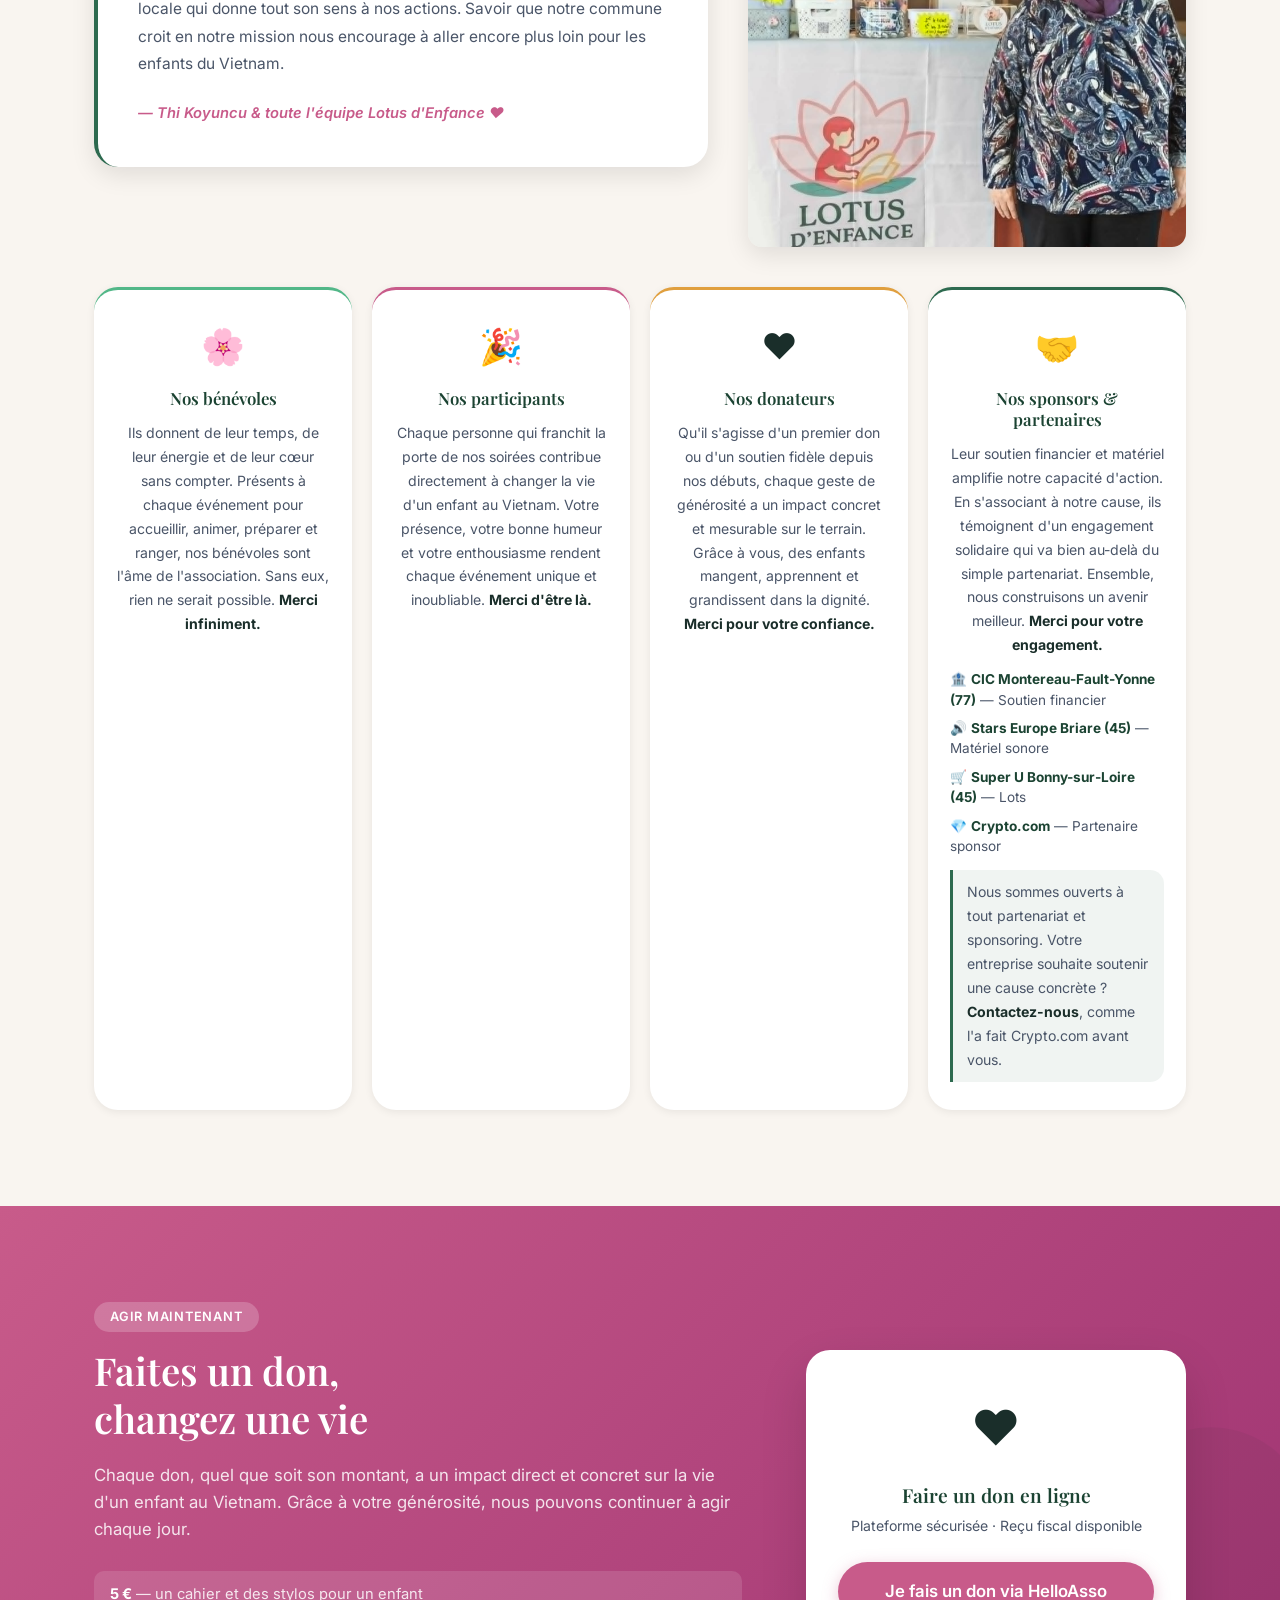
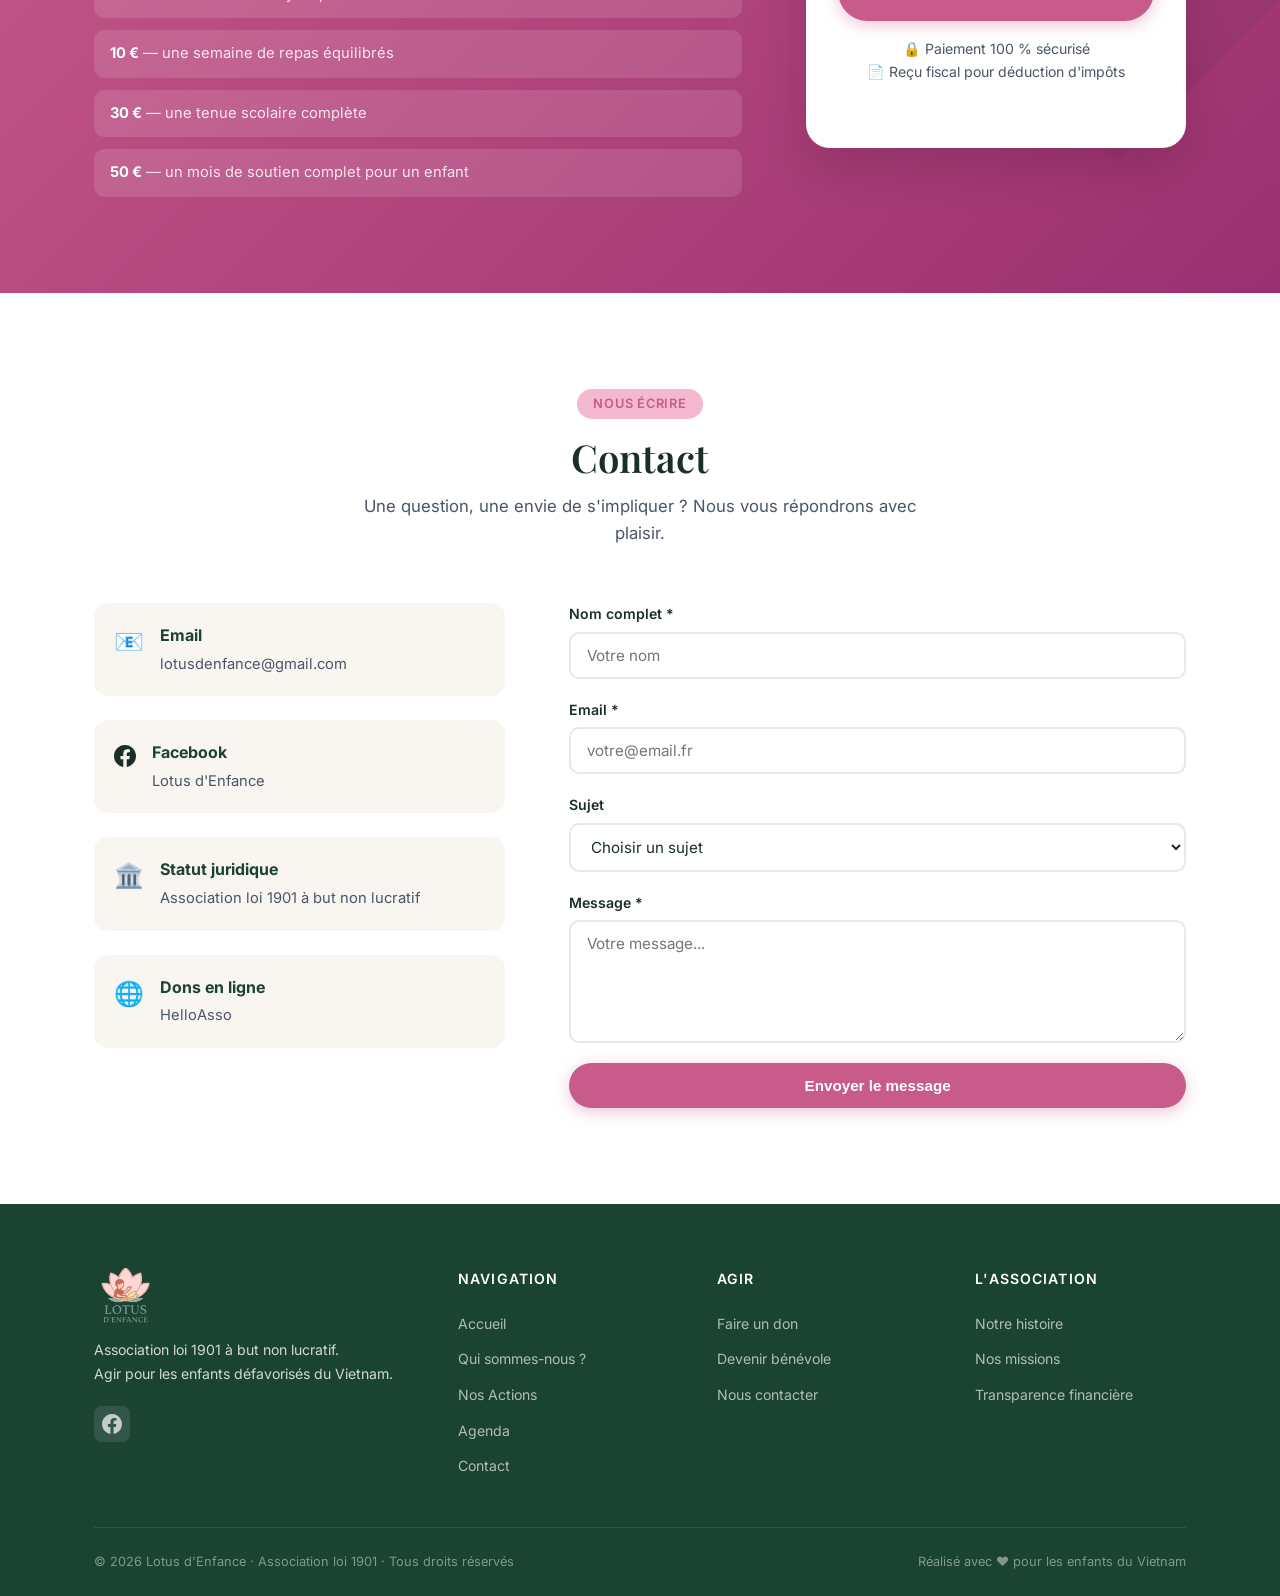
==== commit 33757b2d: "Perf: conversion WebP des images produits/PNG lourds (-92% de poids images)" ====
--- a/index.html
+++ b/index.html
@@ -204,7 +204,7 @@
         <div class="about-portrait">
           <div class="portrait-card">
             <div class="portrait-avatar">
-              <img src="Photo_Lotus/Thi_Koyuncu.jfif" alt="Thi Koyuncu — Fondatrice de Lotus d'Enfance" class="avatar-photo" />
+              <img src="Photo_Lotus/Thi_Koyuncu.webp" alt="Thi Koyuncu — Fondatrice de Lotus d'Enfance" class="avatar-photo" />
             </div>
             <h3>Thi Koyuncu</h3>
             <span class="portrait-role">Fondatrice de l'association</span>
@@ -444,13 +444,13 @@
         <h3 class="collection-title">🟢 Collection permanente</h3>
         <div class="products-grid">
           <div class="product-card">
-            <img src="Photo_Lotus/Merch/Tee_shirt_recto.jfif" alt="T-shirt manches courtes" class="product-img" loading="lazy" />
+            <img src="Photo_Lotus/Merch/Tee_shirt_recto.webp" alt="T-shirt manches courtes" class="product-img" loading="lazy" />
             <span class="product-name">T-shirt manches courtes</span>
             <span class="product-price">25 €</span>
             <span class="product-impact">soit 2 semaines de repas équilibrés</span>
           </div>
           <div class="product-card">
-            <img src="Photo_Lotus/Merch/Photo_Parka.jpg" alt="Parka bleue" class="product-img" loading="lazy" />
+            <img src="Photo_Lotus/Merch/Photo_Parka.webp" alt="Parka bleue" class="product-img" loading="lazy" />
             <span class="product-name">Parka</span>
             <span class="product-price">75 €</span>
             <span class="product-impact">soit 5 semaines de repas pour un enfant</span>
@@ -462,7 +462,7 @@
             <span class="product-impact">soit 2 semaines de repas équilibrés</span>
           </div>
           <div class="product-card">
-            <img src="Photo_Lotus/Merch/Photo_Sac_Bleu.jpg" alt="Sac à dos bleu" class="product-img" loading="lazy" />
+            <img src="Photo_Lotus/Merch/Photo_Sac_Bleu.webp" alt="Sac à dos bleu" class="product-img" loading="lazy" />
             <span class="product-name">Sac à dos</span>
             <span class="product-price">45 €</span>
             <span class="product-impact">soit 3 semaines de repas pour un enfant</span>
@@ -503,7 +503,7 @@
         </div>
         <div class="products-grid vietnam-products">
           <div class="product-card viet">
-            <img src="Photo_Lotus/Merch/Parka_noir_recto.jfif" alt="Parka noire" class="product-img" loading="lazy" />
+            <img src="Photo_Lotus/Merch/Parka_noir_recto.webp" alt="Parka noire" class="product-img" loading="lazy" />
             <span class="product-name">Parka noire</span>
             <span class="product-price">75 €</span>
             <span class="product-impact">soit 75 repas offerts à des enfants</span>
@@ -515,13 +515,13 @@
             <span class="product-impact">soit 25 repas pour un enfant</span>
           </div>
           <div class="product-card viet">
-            <img src="Photo_Lotus/Merch/Sacoche_Noir.jfif" alt="Sacoche noire" class="product-img" loading="lazy" />
+            <img src="Photo_Lotus/Merch/Sacoche_Noir.webp" alt="Sacoche noire" class="product-img" loading="lazy" />
             <span class="product-name">Sacoche</span>
             <span class="product-price">30 €</span>
             <span class="product-impact">soit 1 mois de repas pour un enfant</span>
           </div>
           <div class="product-card viet">
-            <img src="Photo_Lotus/Merch/Porte_Carte2.png" alt="Porte-cartes" class="product-img" loading="lazy" />
+            <img src="Photo_Lotus/Merch/Porte_Carte2.webp" alt="Porte-cartes" class="product-img" loading="lazy" />
             <span class="product-name">Porte-cartes</span>
             <span class="product-price">25 €</span>
             <span class="product-impact">soit 25 repas pour un enfant</span>
@@ -760,7 +760,7 @@
           </div>
           <button type="submit" class="btn-primary btn-full">Envoyer le message</button>
           <div class="form-success" id="formSuccess">
-            ✅ Merci pour votre message ! Nous vous répondrons très prochainement.
+            ✅ Votre logiciel de messagerie va s'ouvrir : cliquez sur « Envoyer » pour finaliser. Nous vous répondrons très prochainement.
           </div>
         </form>
       </div>
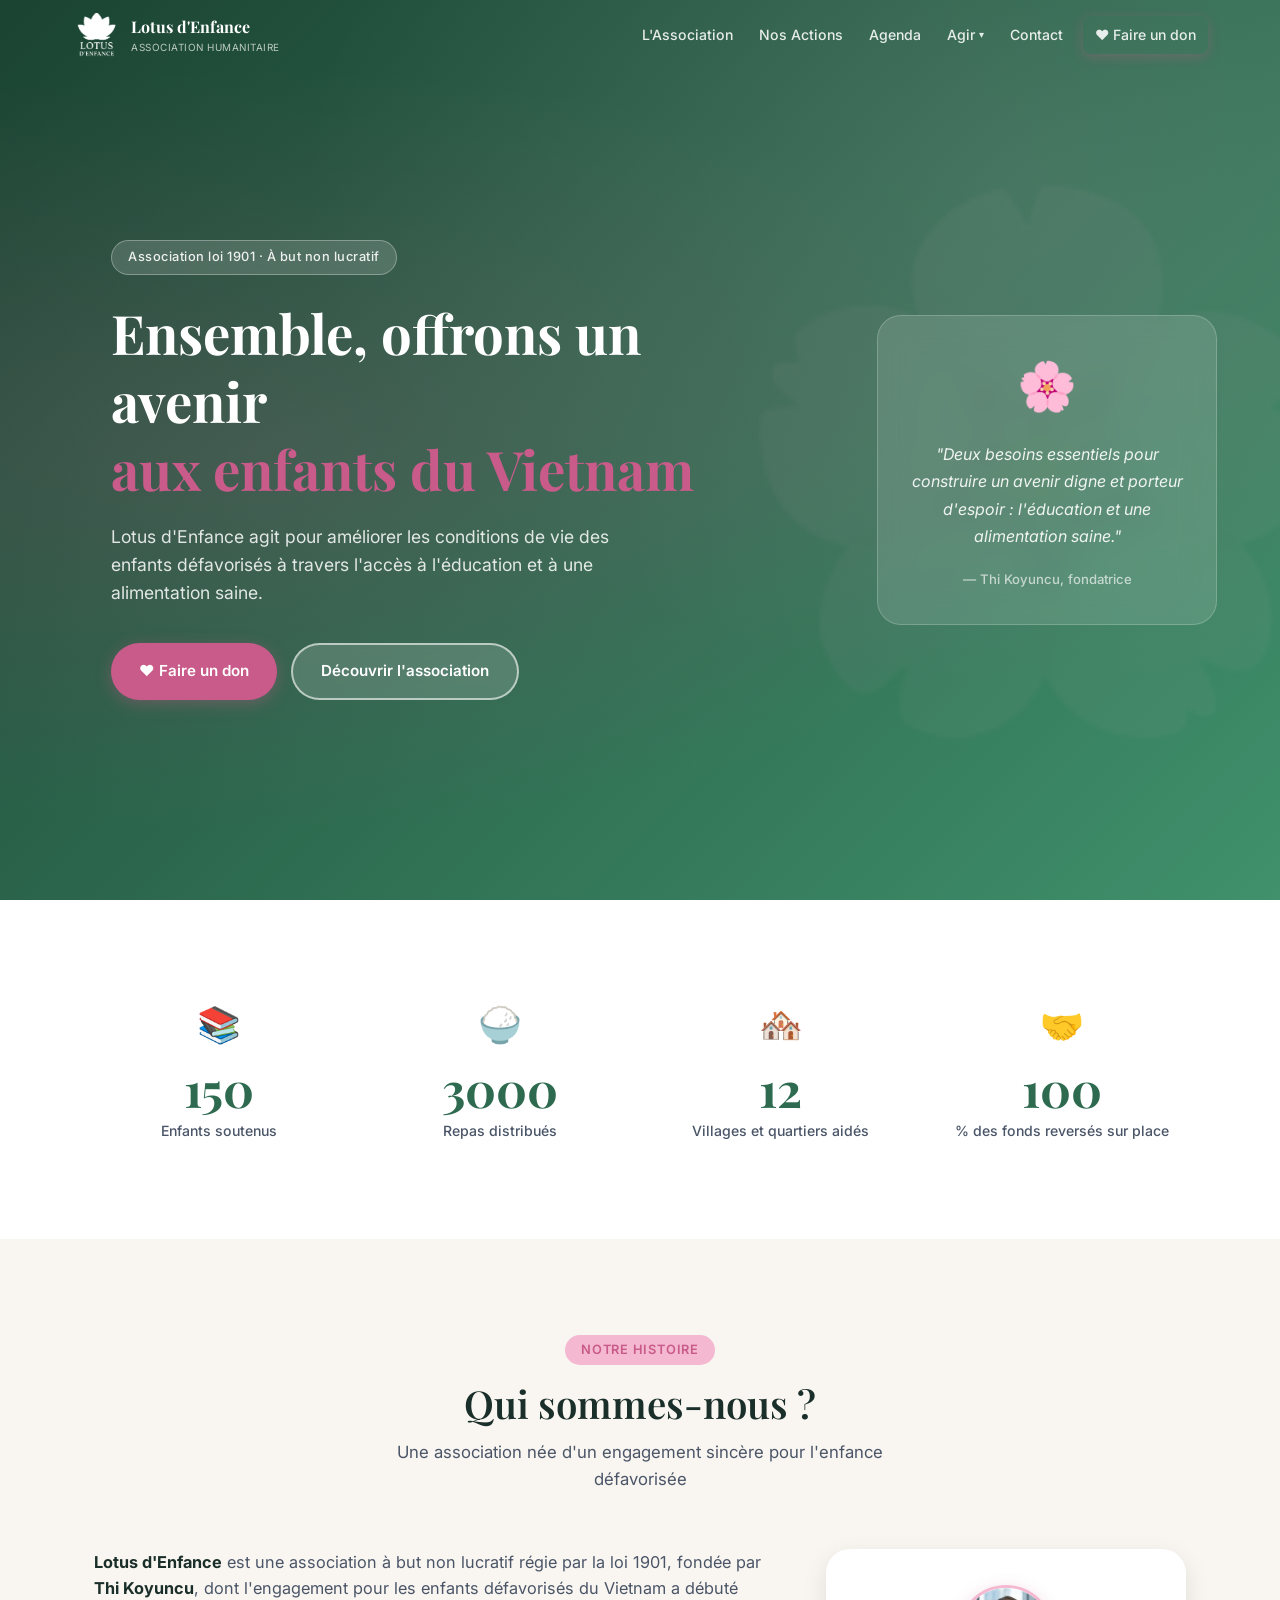
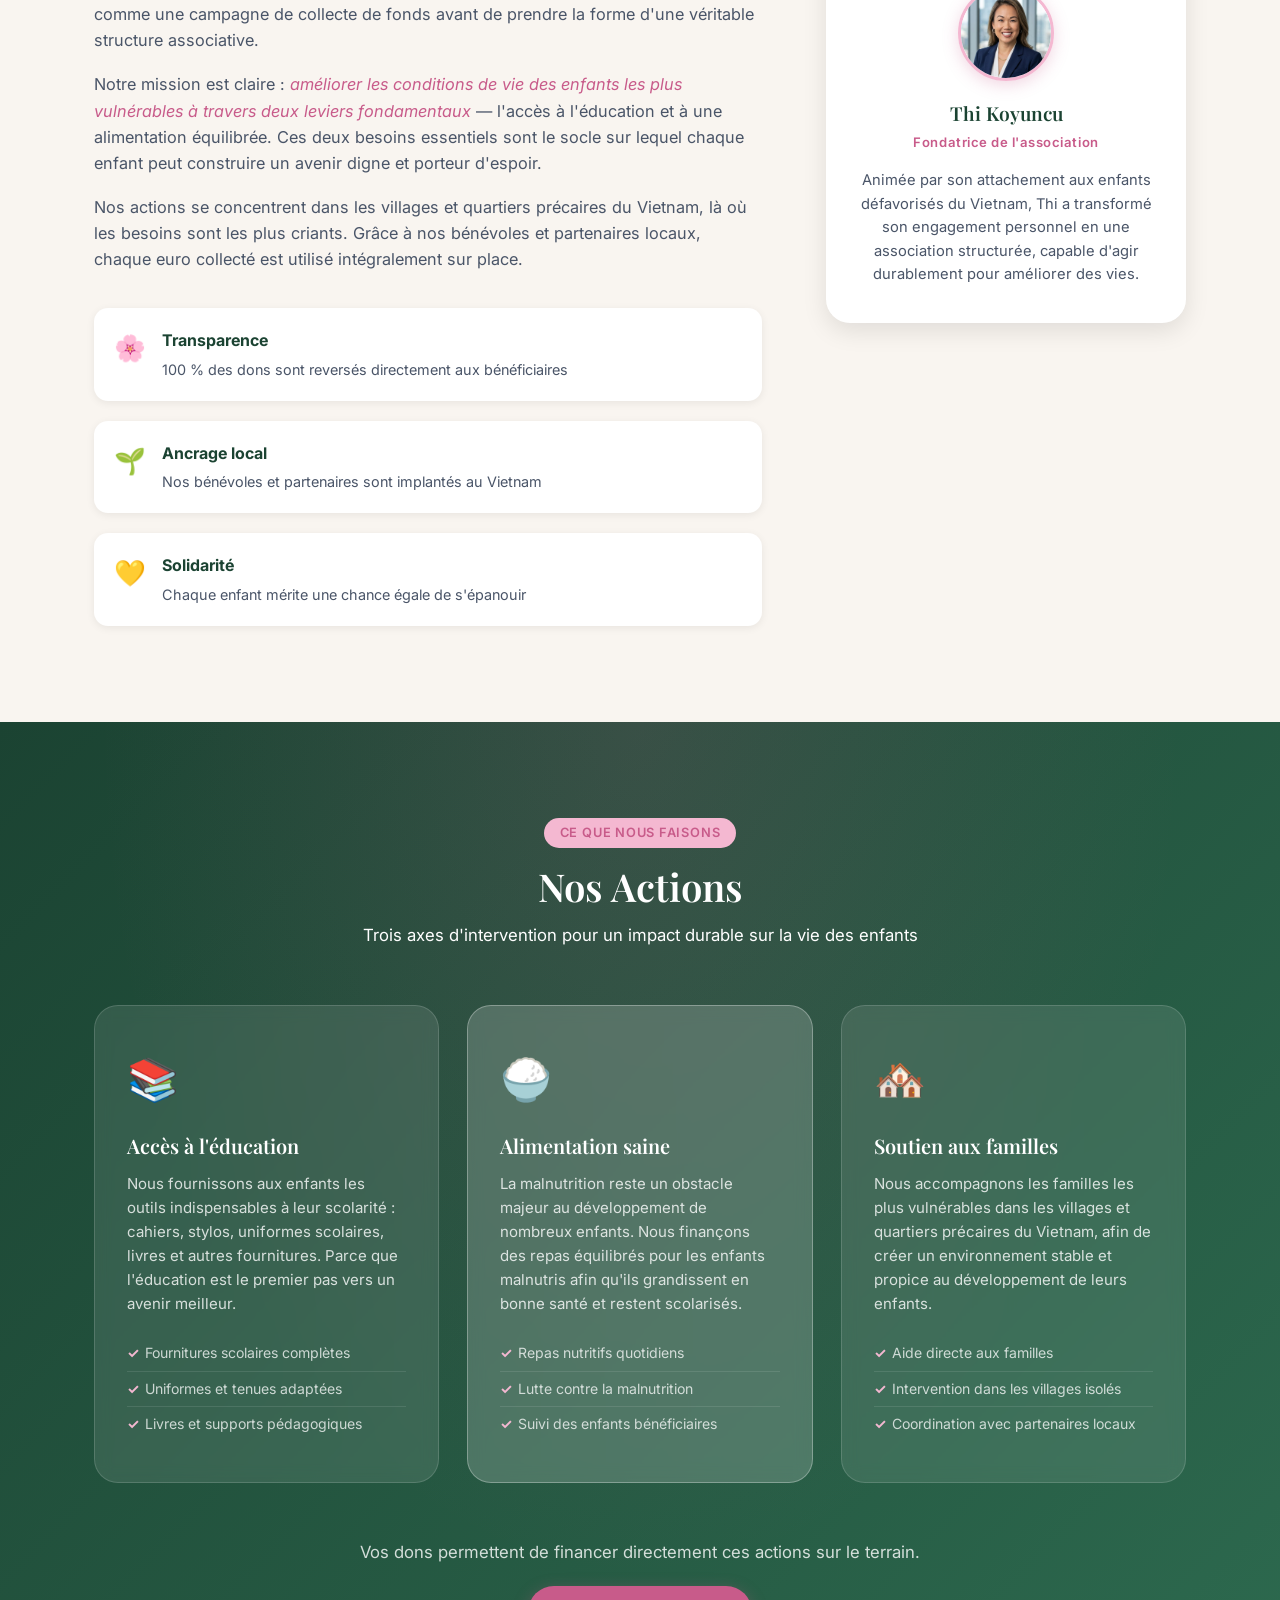
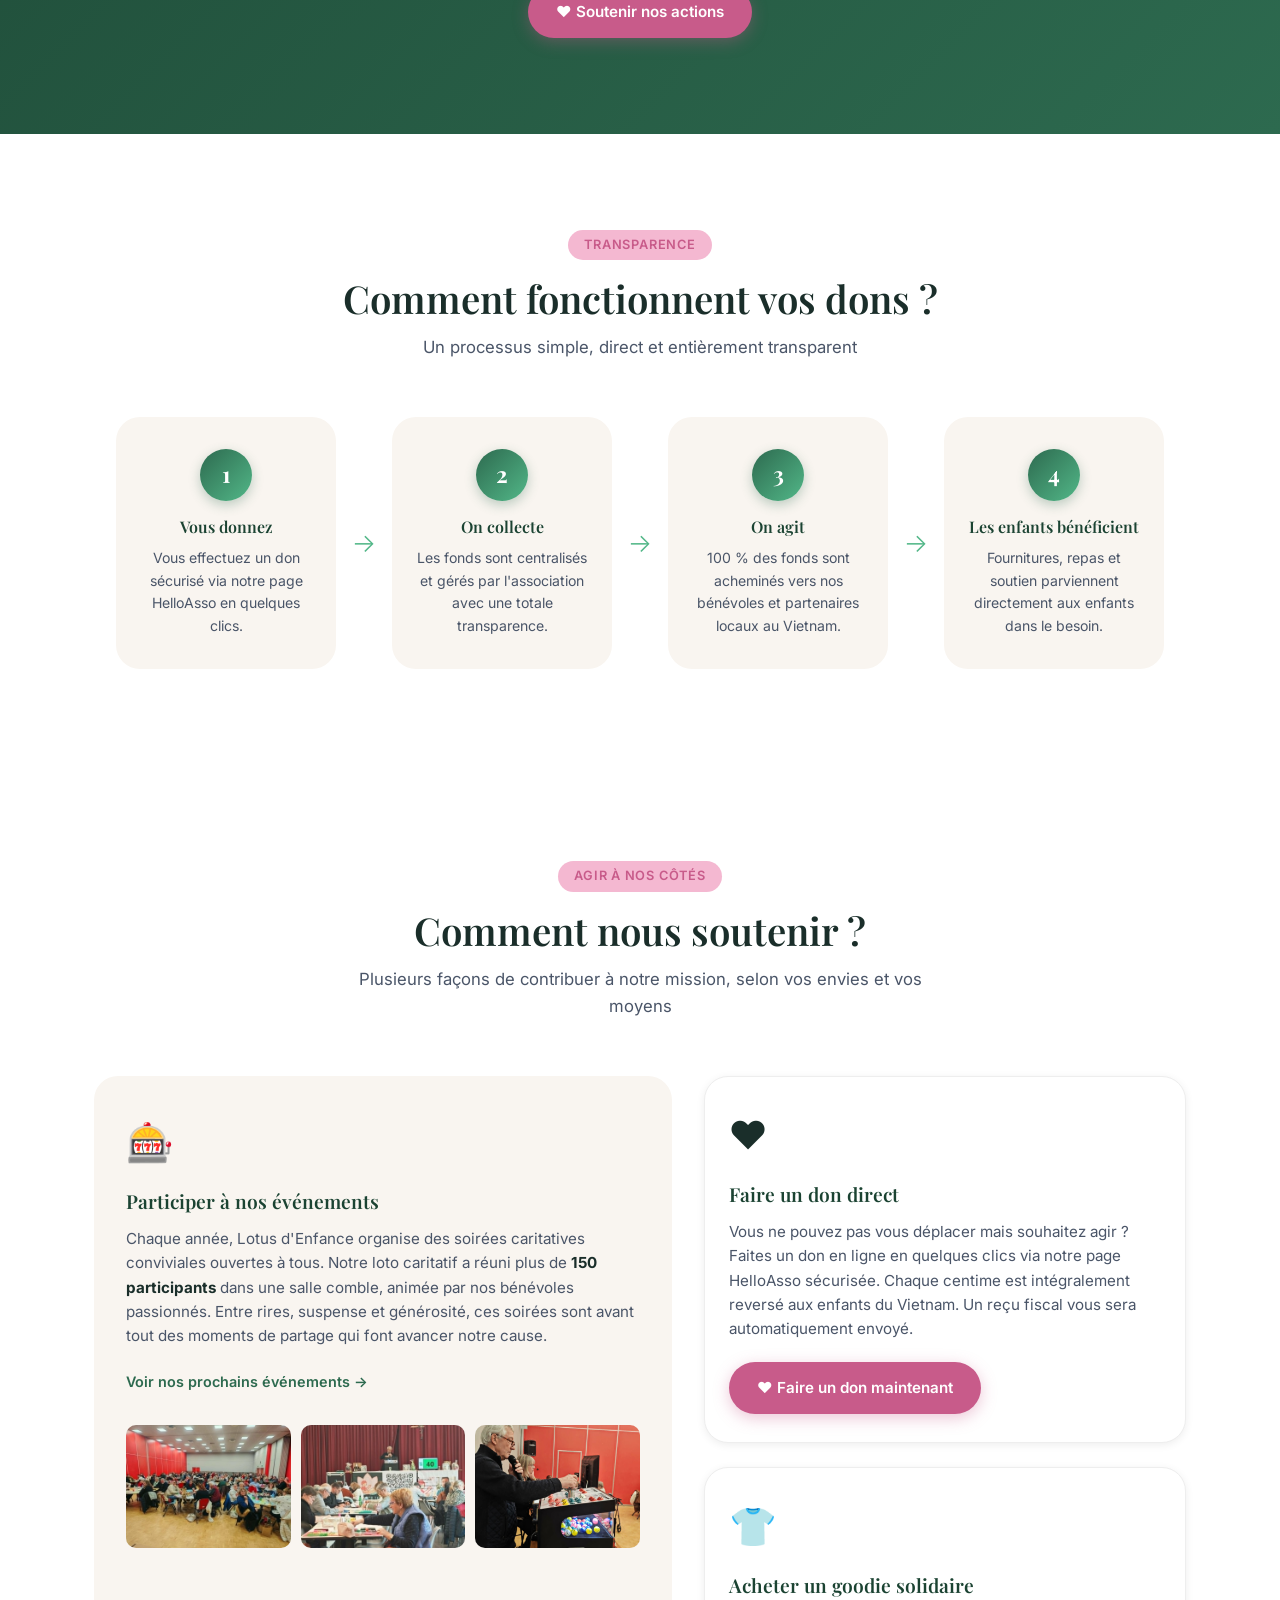
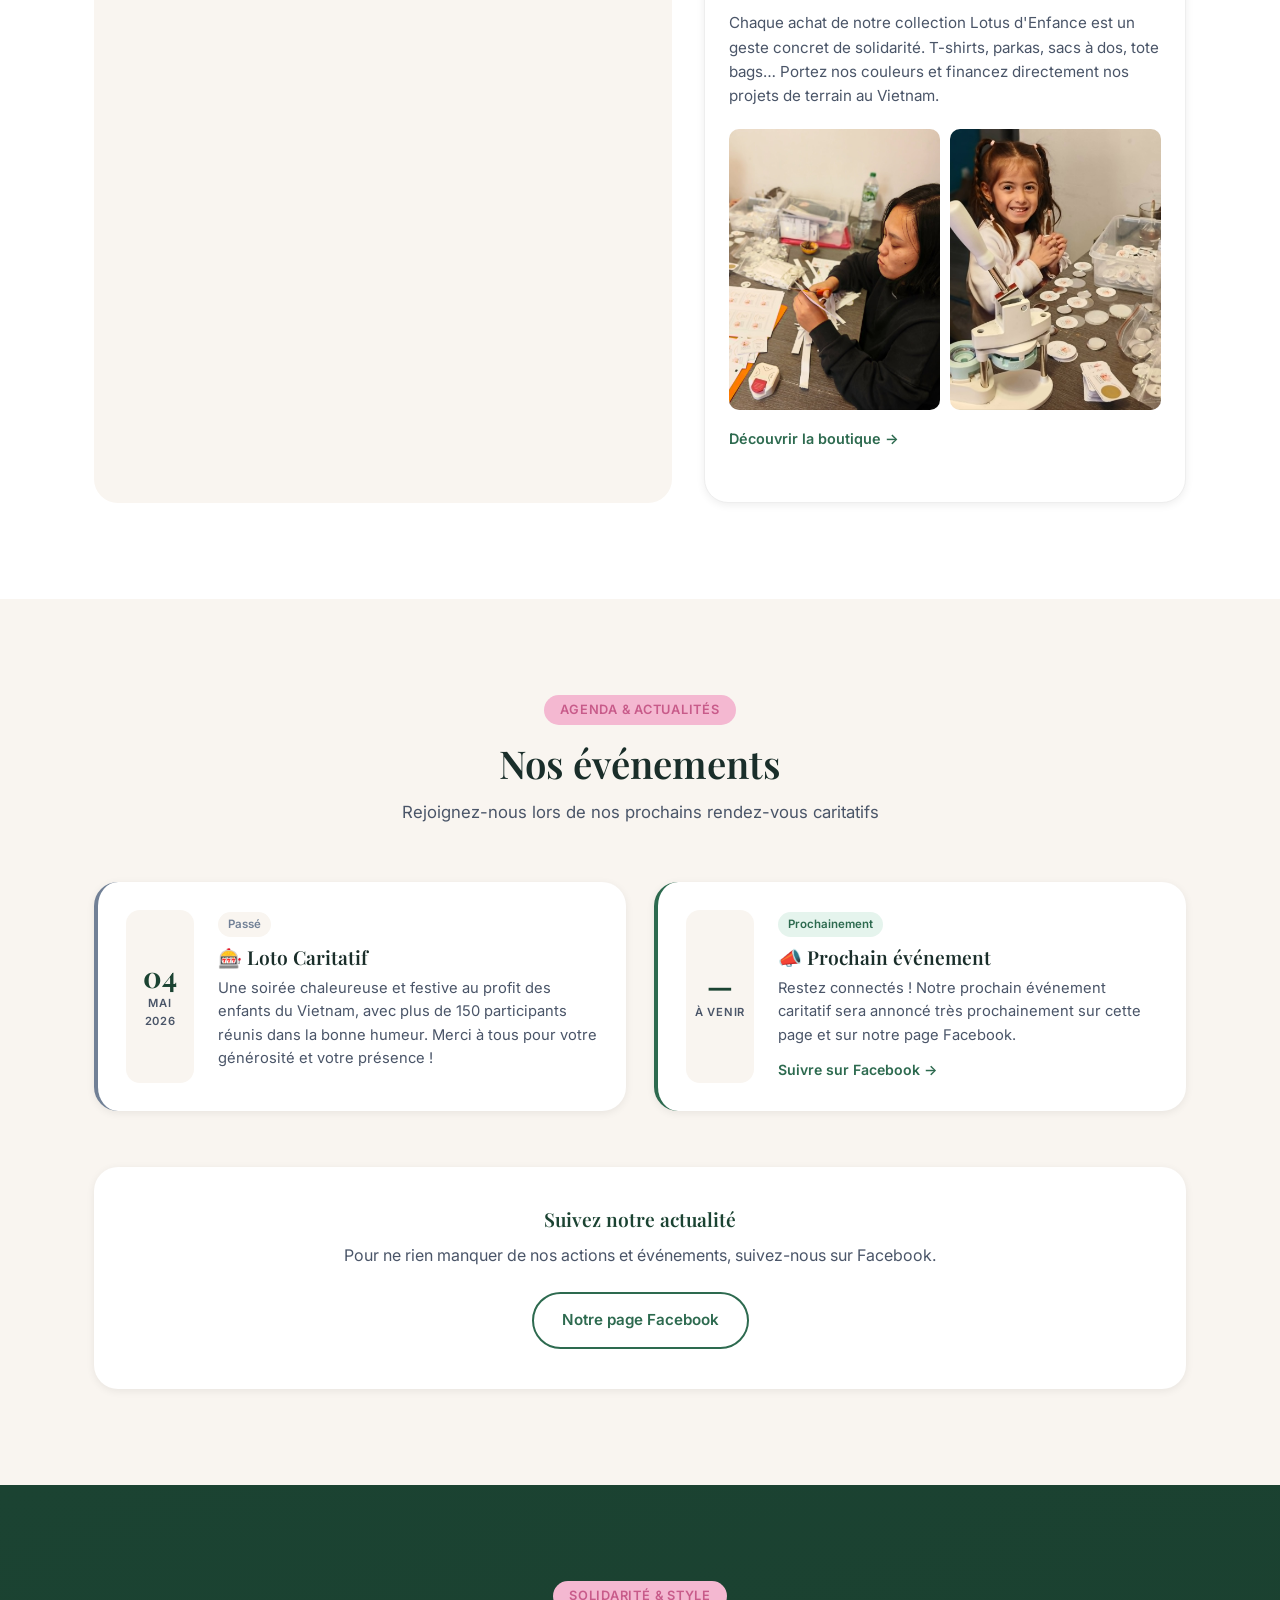
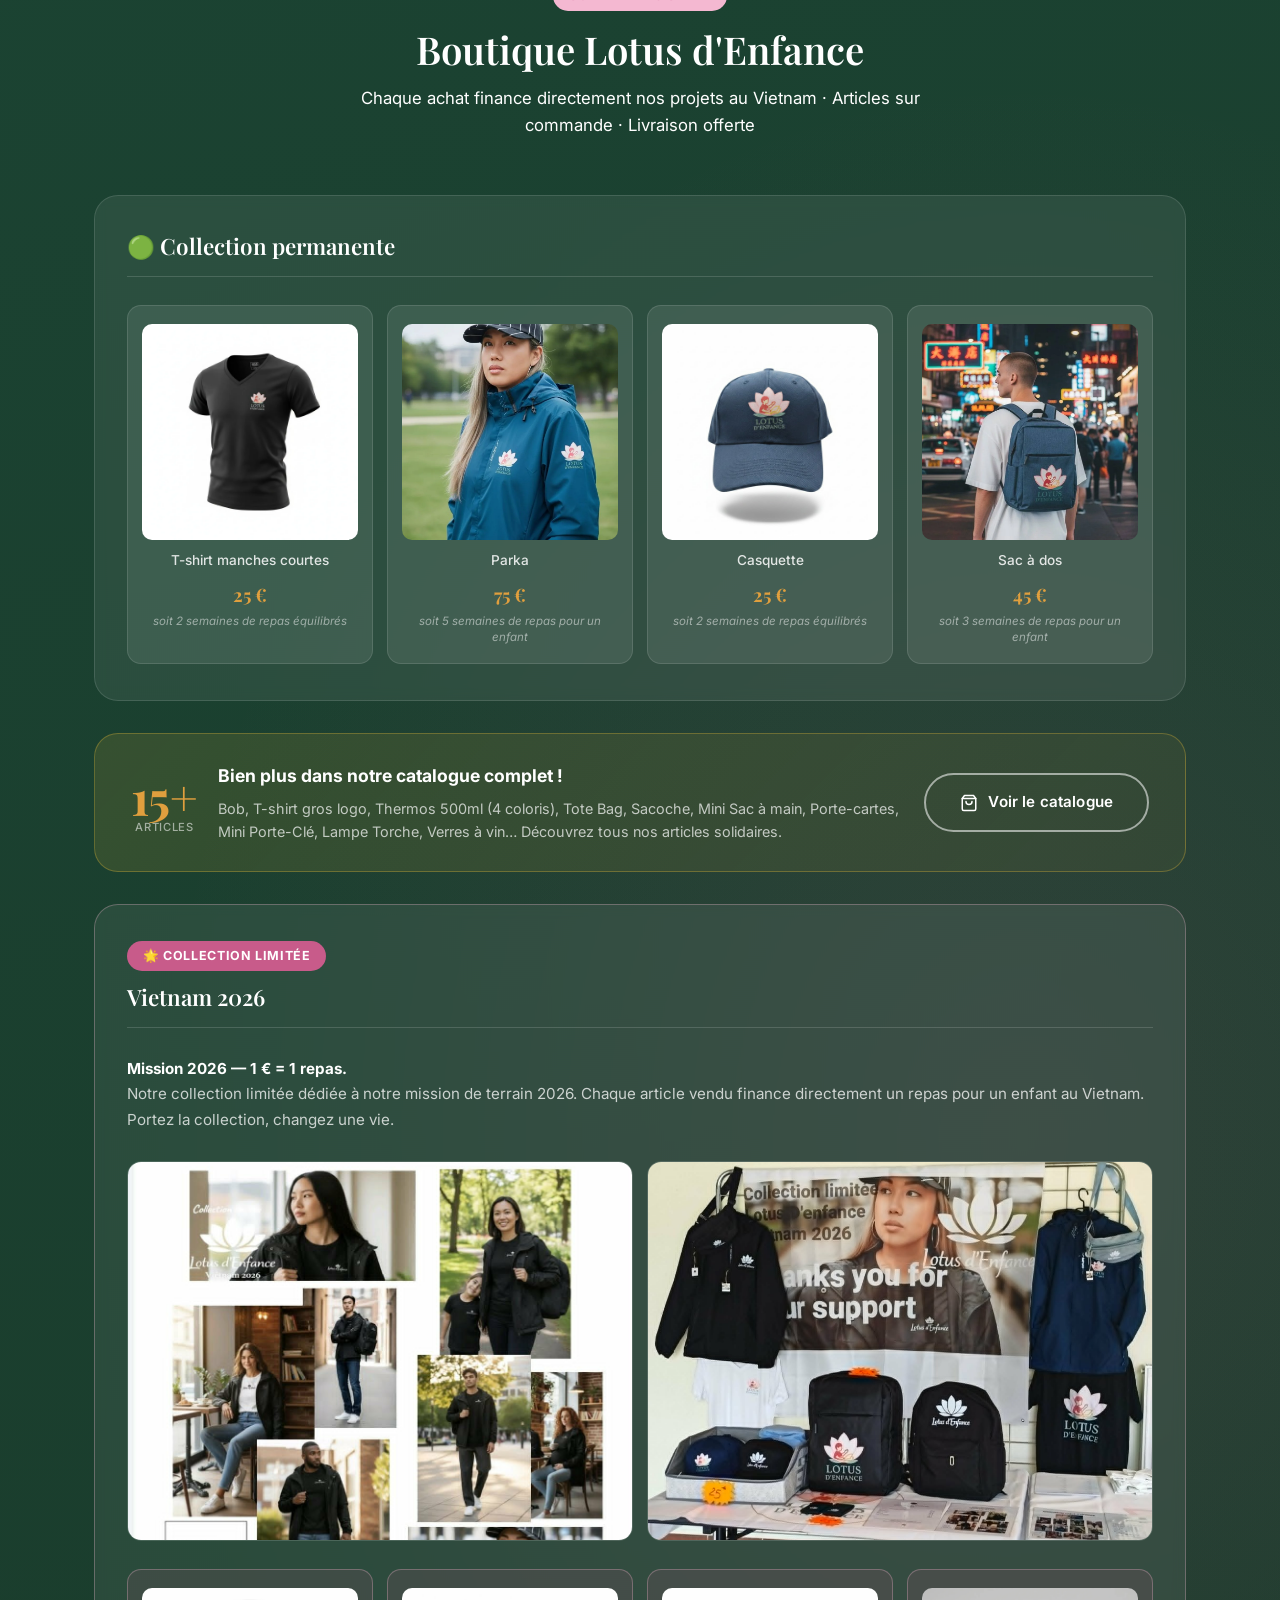
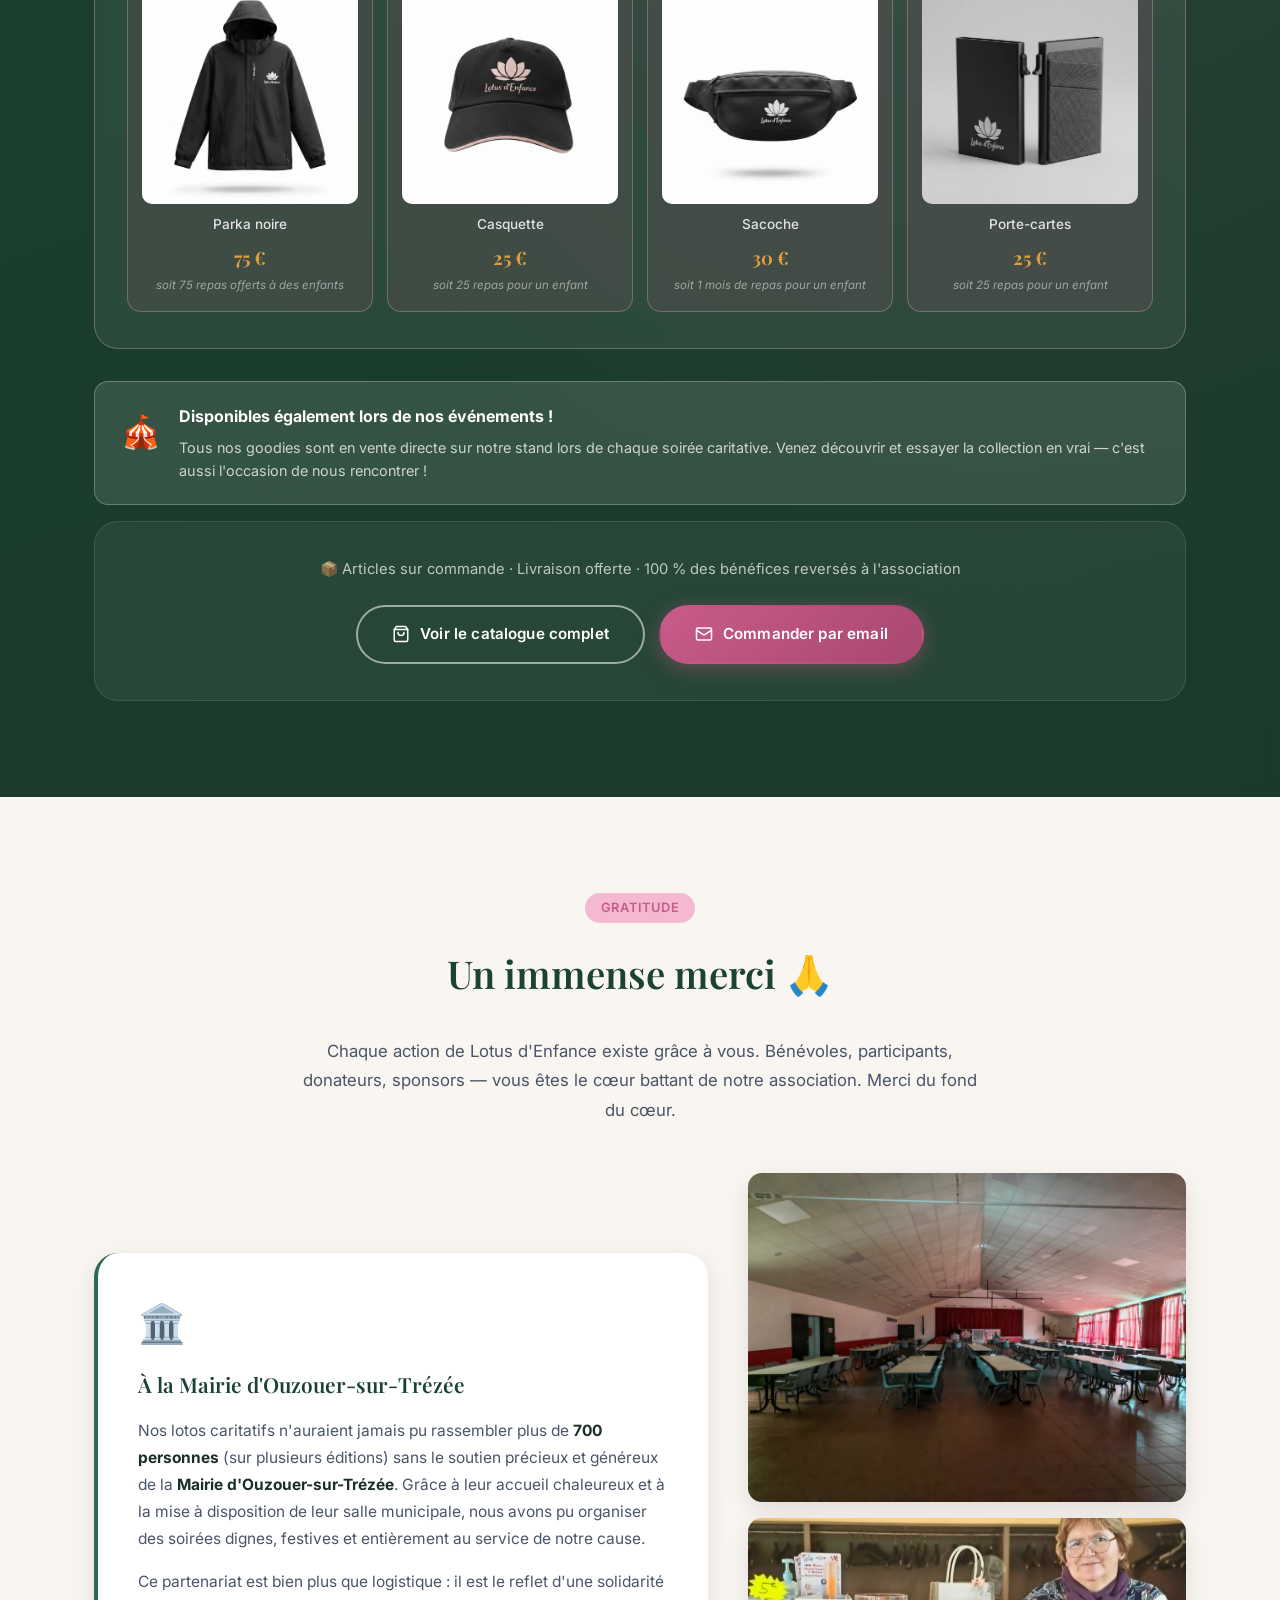
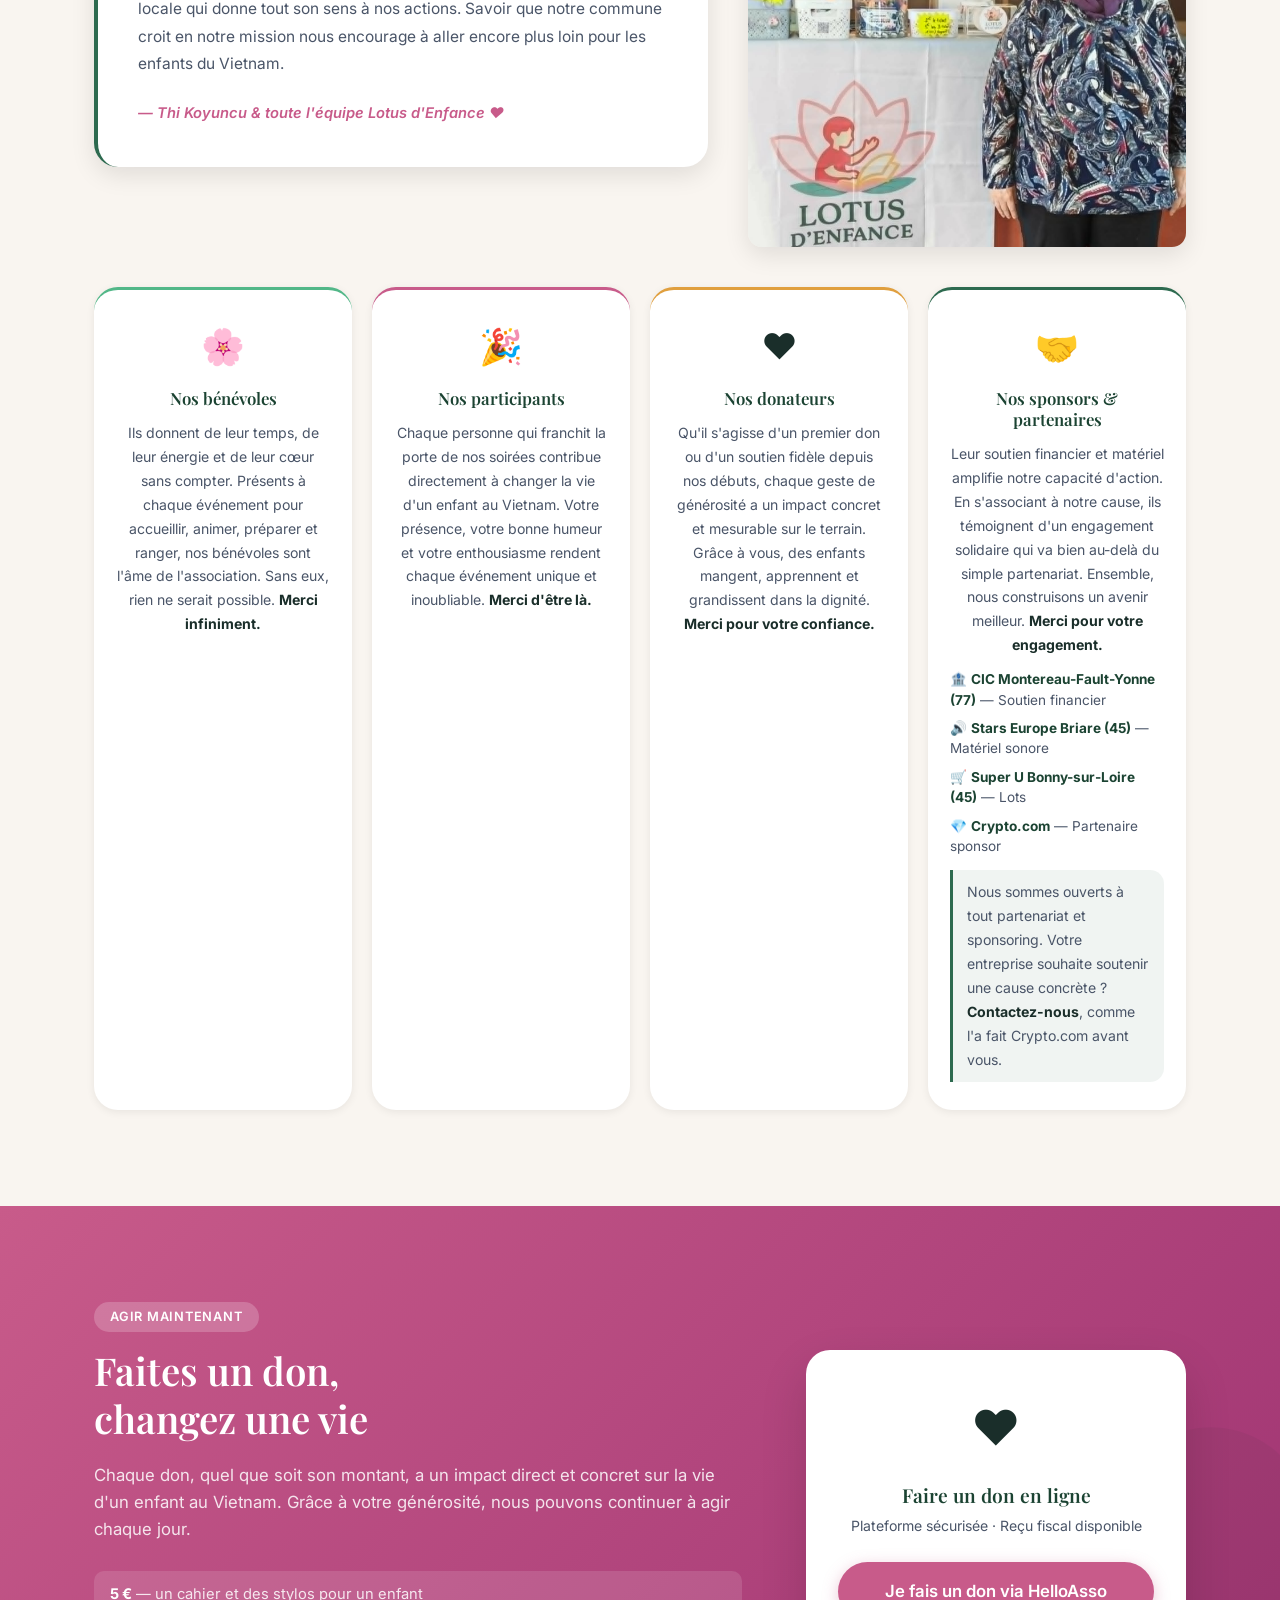
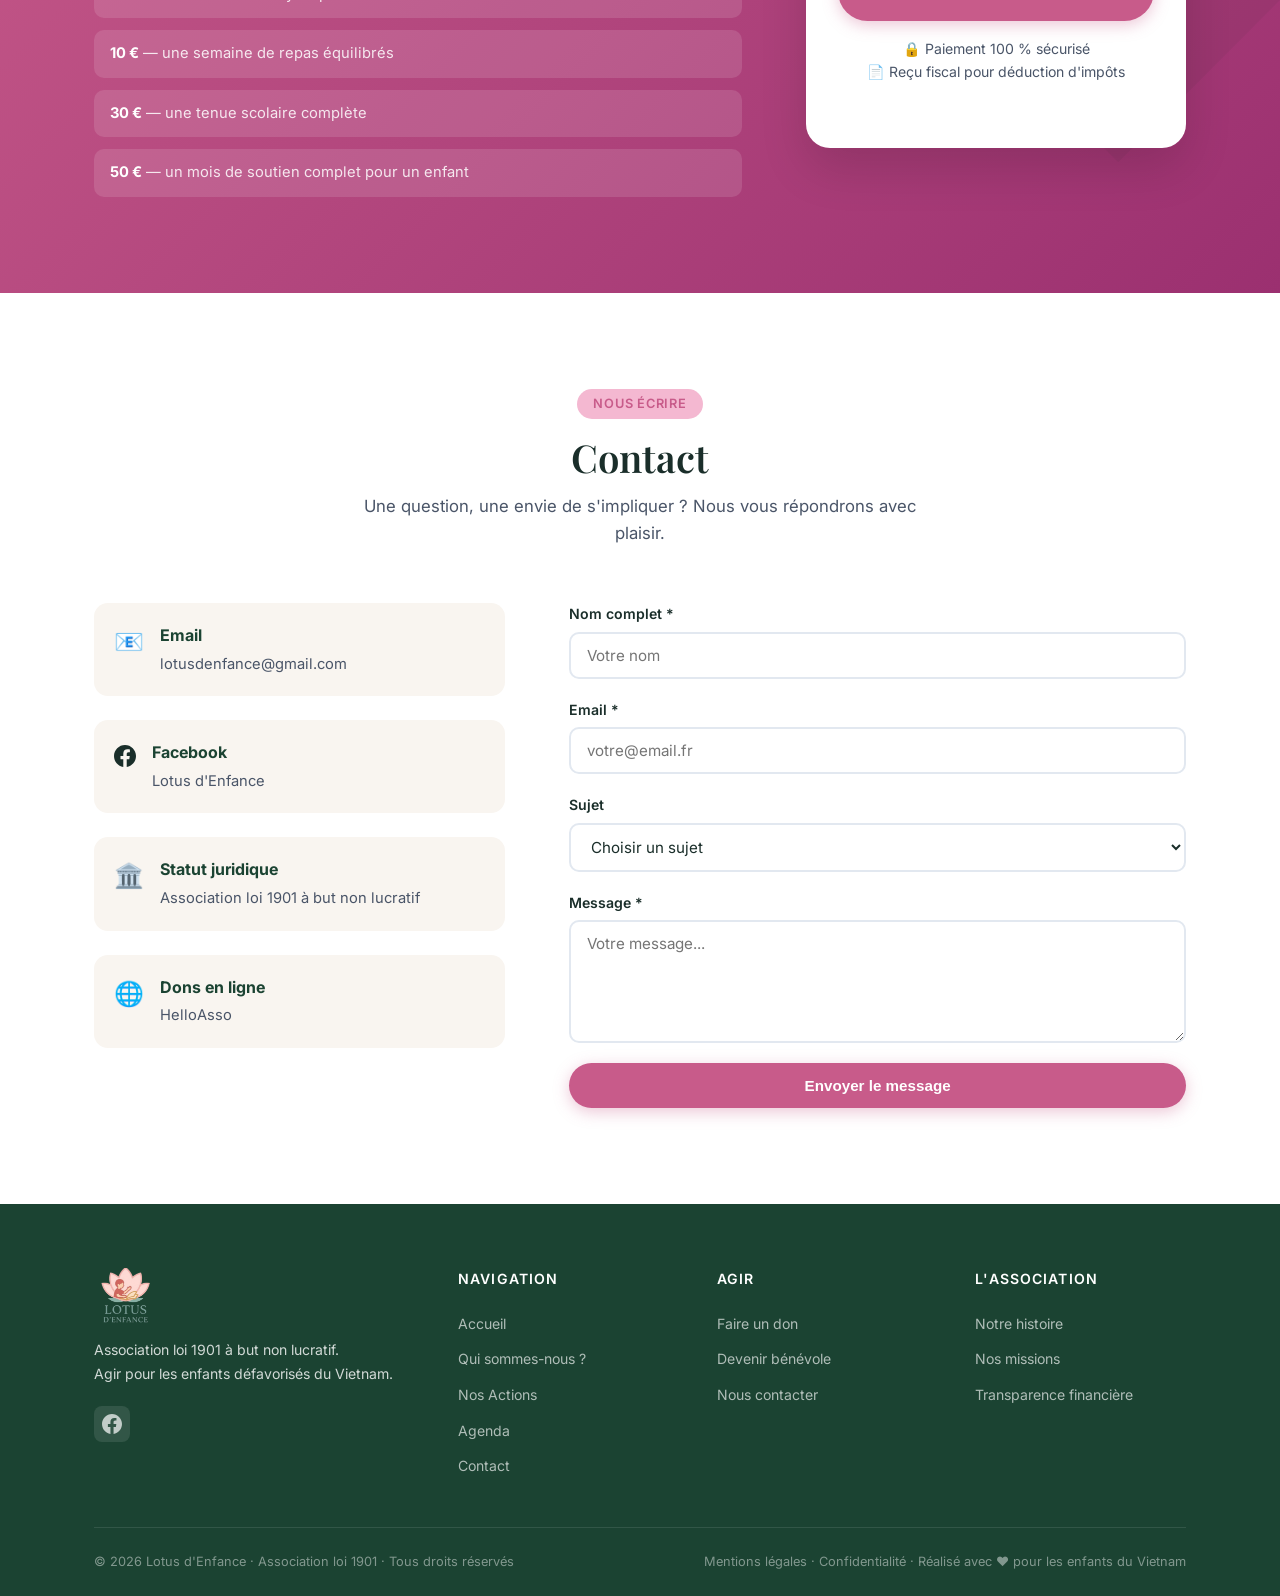
==== commit 1d99f3ce: "Pages legales: mentions legales, confidentialite RGPD, 404 + liens footer" ====
--- a/index.html
+++ b/index.html
@@ -49,7 +49,7 @@
 
   <link rel="icon" type="image/png" href="Photo_Lotus/Logo_Lotus.png" />
   <link rel="apple-touch-icon" href="Photo_Lotus/Logo_Lotus.png" />
-  <link rel="stylesheet" href="style.css?v=5" />
+  <link rel="stylesheet" href="style.css?v=6" />
   <link rel="preconnect" href="https://fonts.googleapis.com" />
   <link rel="preconnect" href="https://fonts.gstatic.com" crossorigin />
   <link href="https://fonts.googleapis.com/css2?family=Playfair+Display:wght@400;600;700&family=Inter:wght@300;400;500;600&display=swap" rel="stylesheet" />
@@ -816,7 +816,11 @@
       </div>
       <div class="footer-bottom">
         <p>© 2026 Lotus d'Enfance · Association loi 1901 · Tous droits réservés</p>
-        <p>Réalisé avec ❤ pour les enfants du Vietnam</p>
+        <p>
+          <a href="mentions-legales.html">Mentions légales</a> ·
+          <a href="confidentialite.html">Confidentialité</a> ·
+          Réalisé avec ❤ pour les enfants du Vietnam
+        </p>
       </div>
     </div>
   </footer>
--- a/style.css
+++ b/style.css
@@ -774,6 +774,51 @@
   font-size: .92rem;
   font-weight: 500;
 }
+
+/* ===== PAGES LÉGALES / CONTENU ===== */
+.legal-header {
+  background: linear-gradient(135deg, var(--green-dark) 0%, var(--green) 100%);
+  color: var(--white);
+  padding: 22px 0;
+}
+.legal-header .container { display: flex; align-items: center; justify-content: space-between; gap: 16px; }
+.legal-header a.legal-logo { display: flex; align-items: center; gap: 12px; color: var(--white); }
+.legal-header img { height: 42px; width: auto; }
+.legal-header .legal-logo-text { font-family: 'Playfair Display', serif; font-weight: 700; font-size: 1.05rem; }
+.legal-header a.legal-back {
+  font-size: .9rem; color: var(--white); border: 1px solid rgba(255,255,255,.4);
+  padding: 8px 18px; border-radius: 50px; transition: var(--transition); white-space: nowrap;
+}
+.legal-header a.legal-back:hover { background: rgba(255,255,255,.15); }
+.legal-main { max-width: 820px; margin: 0 auto; padding: 56px 24px 72px; }
+.legal-main h1 { font-size: clamp(1.8rem, 4vw, 2.6rem); color: var(--green-dark); margin-bottom: 8px; }
+.legal-updated { color: var(--text-light); font-size: .85rem; margin-bottom: 40px; }
+.legal-main h2 {
+  font-size: 1.35rem; color: var(--green); margin: 38px 0 14px;
+  padding-bottom: 8px; border-bottom: 2px solid var(--pink-light);
+}
+.legal-main h3 { font-size: 1.05rem; color: var(--green-dark); margin: 22px 0 8px; }
+.legal-main p, .legal-main li { color: var(--text-mid); font-size: .96rem; line-height: 1.75; }
+.legal-main p { margin-bottom: 14px; }
+.legal-main ul { list-style: disc; padding-left: 22px; margin-bottom: 16px; }
+.legal-main li { margin-bottom: 6px; }
+.legal-main a:not(.legal-back) { color: var(--pink); font-weight: 500; text-decoration: underline; }
+.legal-main a:not(.legal-back):hover { color: var(--green); }
+.legal-fill {
+  background: #FFF3CD; color: #8A6D00; border: 1px dashed #E0B000;
+  padding: 1px 7px; border-radius: 5px; font-weight: 600; font-size: .9em;
+}
+.legal-card {
+  background: var(--bg-light); border: 1px solid rgba(0,0,0,.06);
+  border-radius: var(--radius); padding: 22px 26px; margin: 18px 0;
+}
+.error-page {
+  min-height: 70vh; display: flex; flex-direction: column;
+  align-items: center; justify-content: center; text-align: center; padding: 60px 24px;
+}
+.error-page .error-code { font-family: 'Playfair Display', serif; font-size: clamp(4rem, 16vw, 8rem); color: var(--pink-light); line-height: 1; }
+.error-page h1 { font-size: clamp(1.6rem, 4vw, 2.4rem); color: var(--green-dark); margin: 8px 0 14px; }
+.error-page p { color: var(--text-mid); max-width: 440px; margin-bottom: 28px; }
 
 /* ===== FOOTER ===== */
 .footer { background: var(--green-dark); color: rgba(255,255,255,.8); padding: 64px 0 0; }
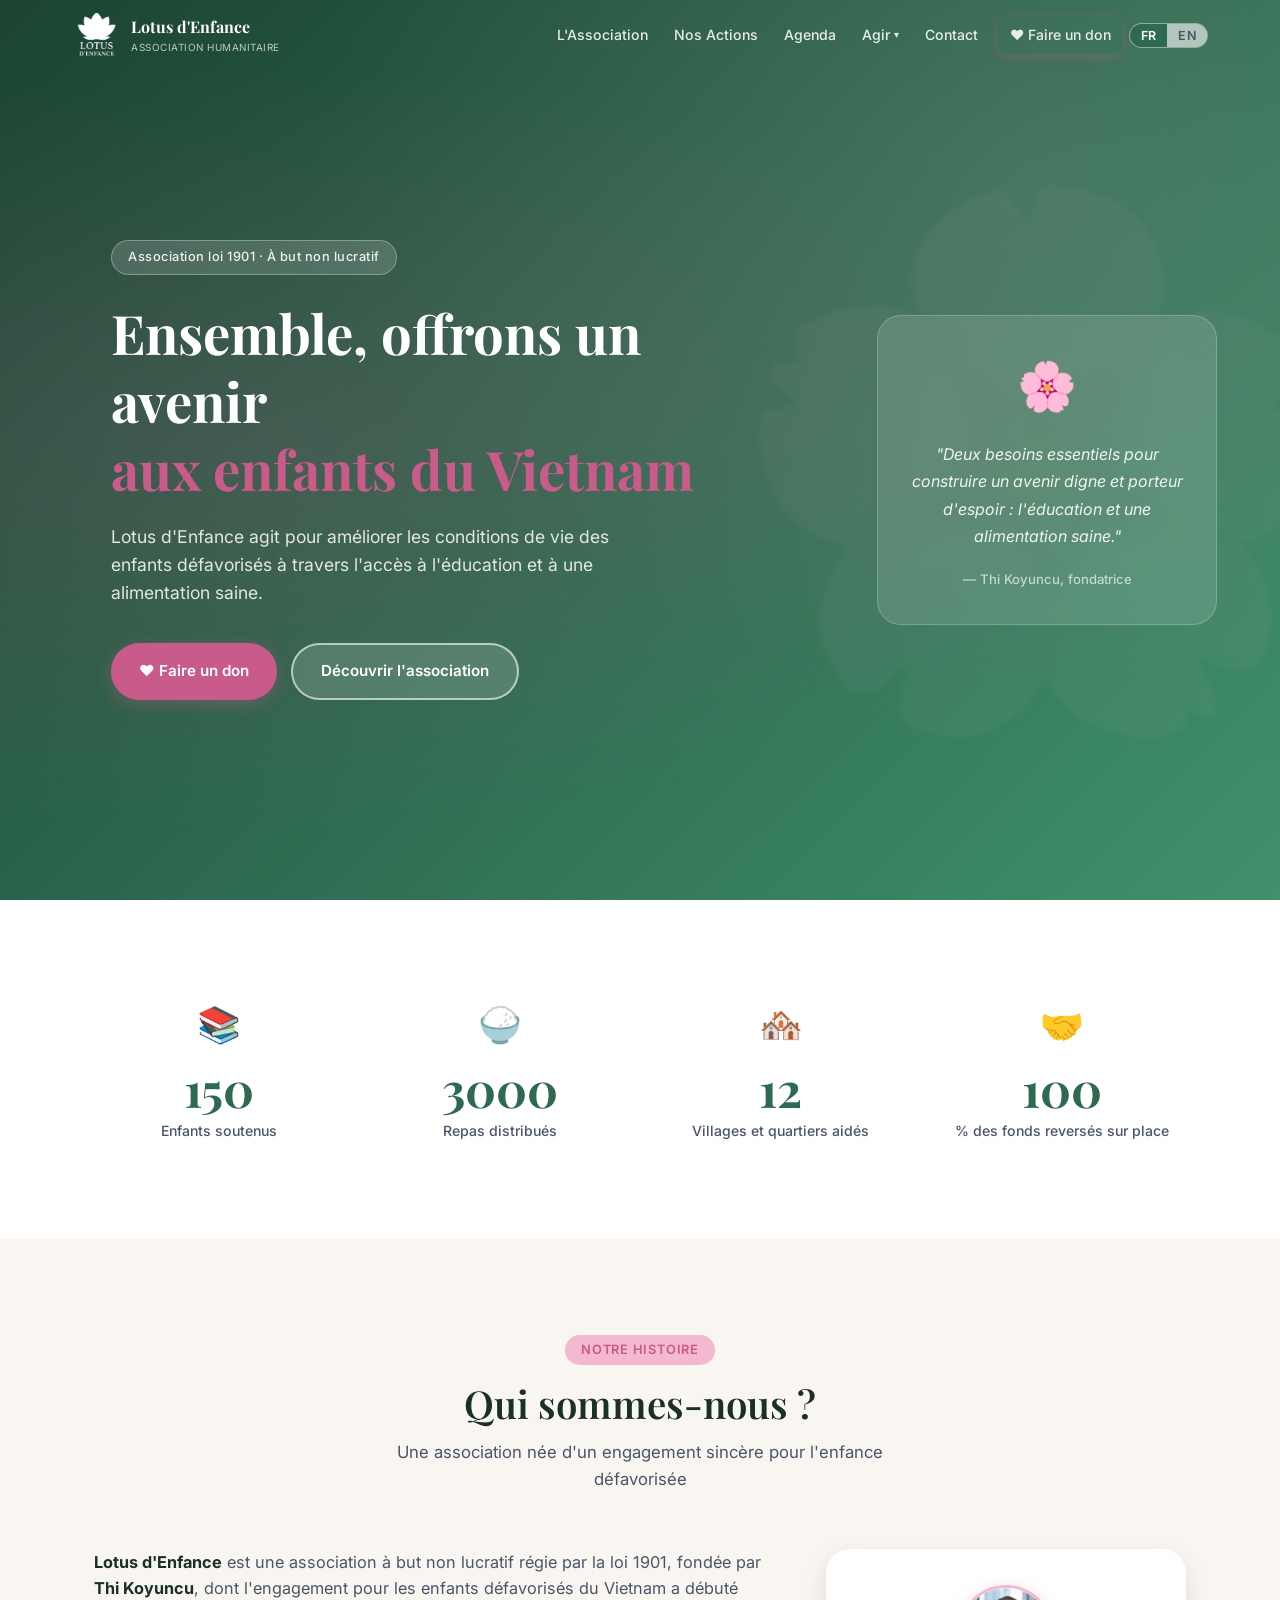
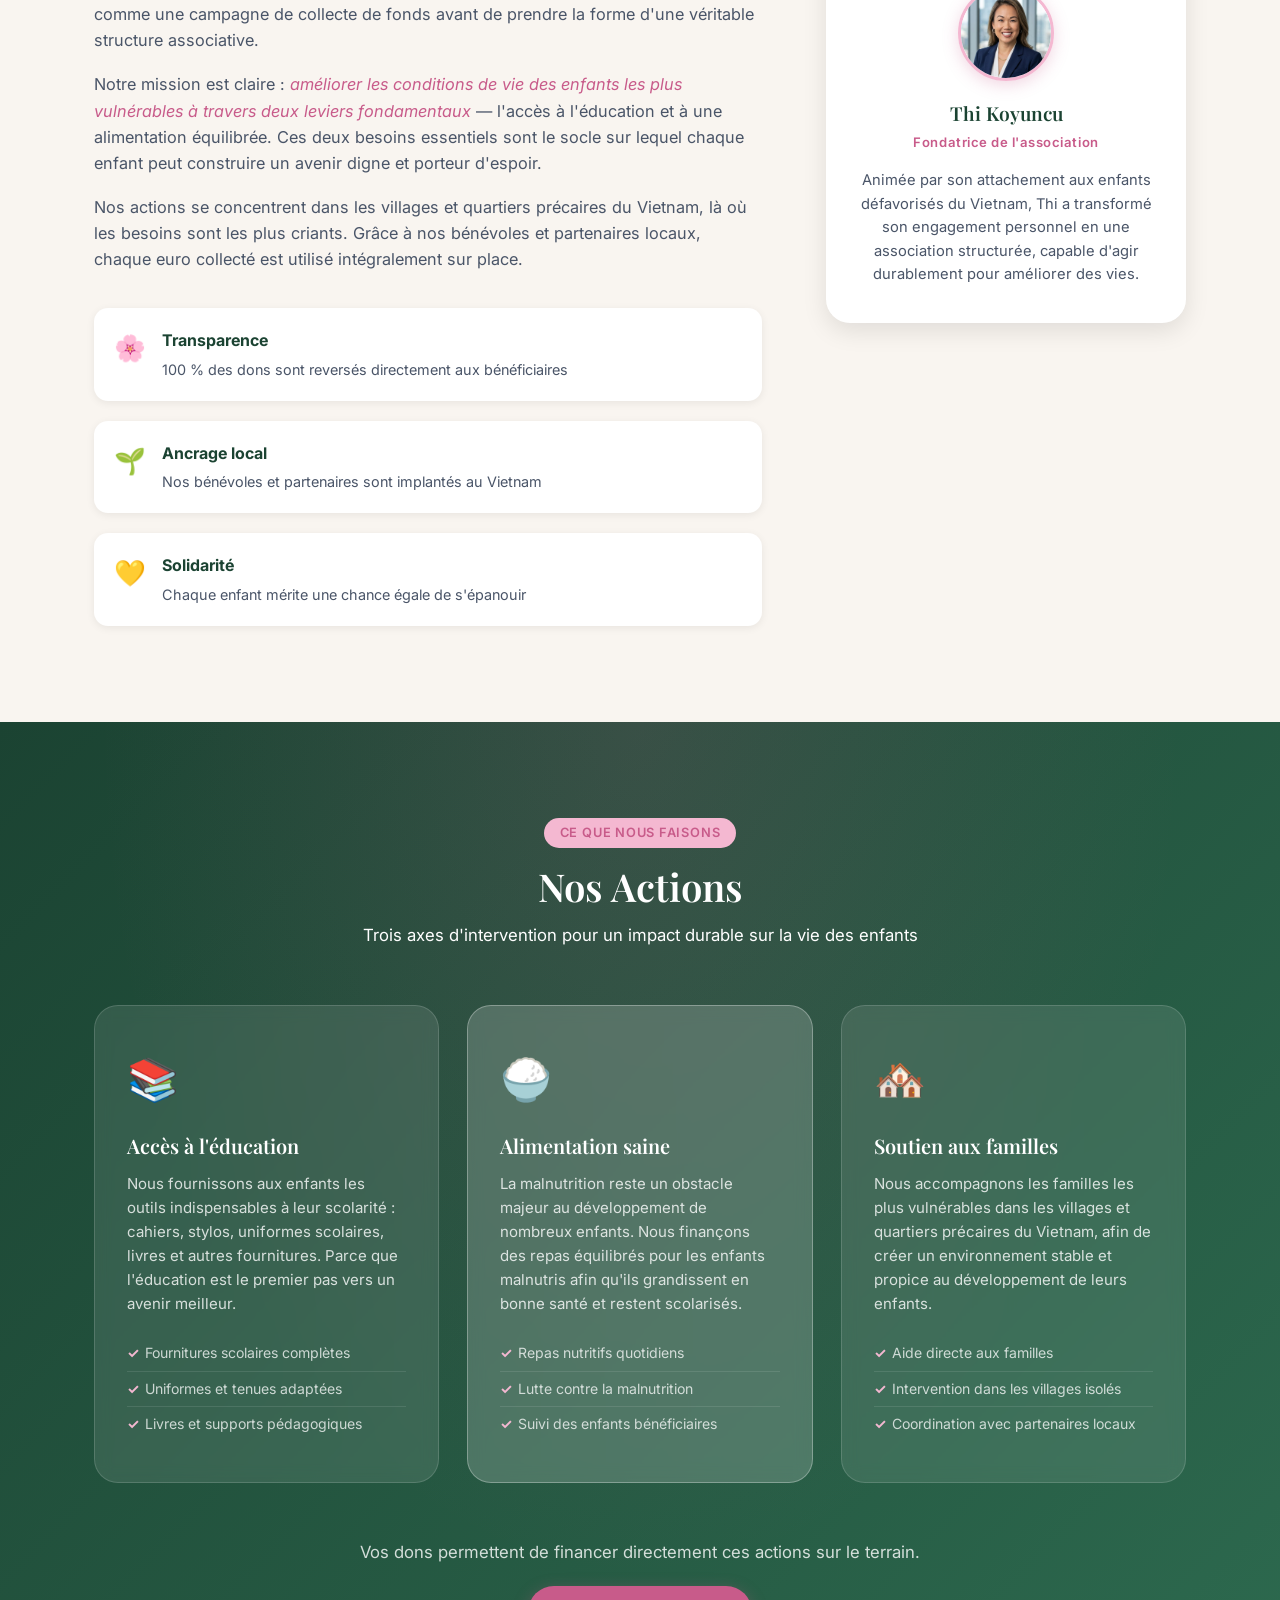
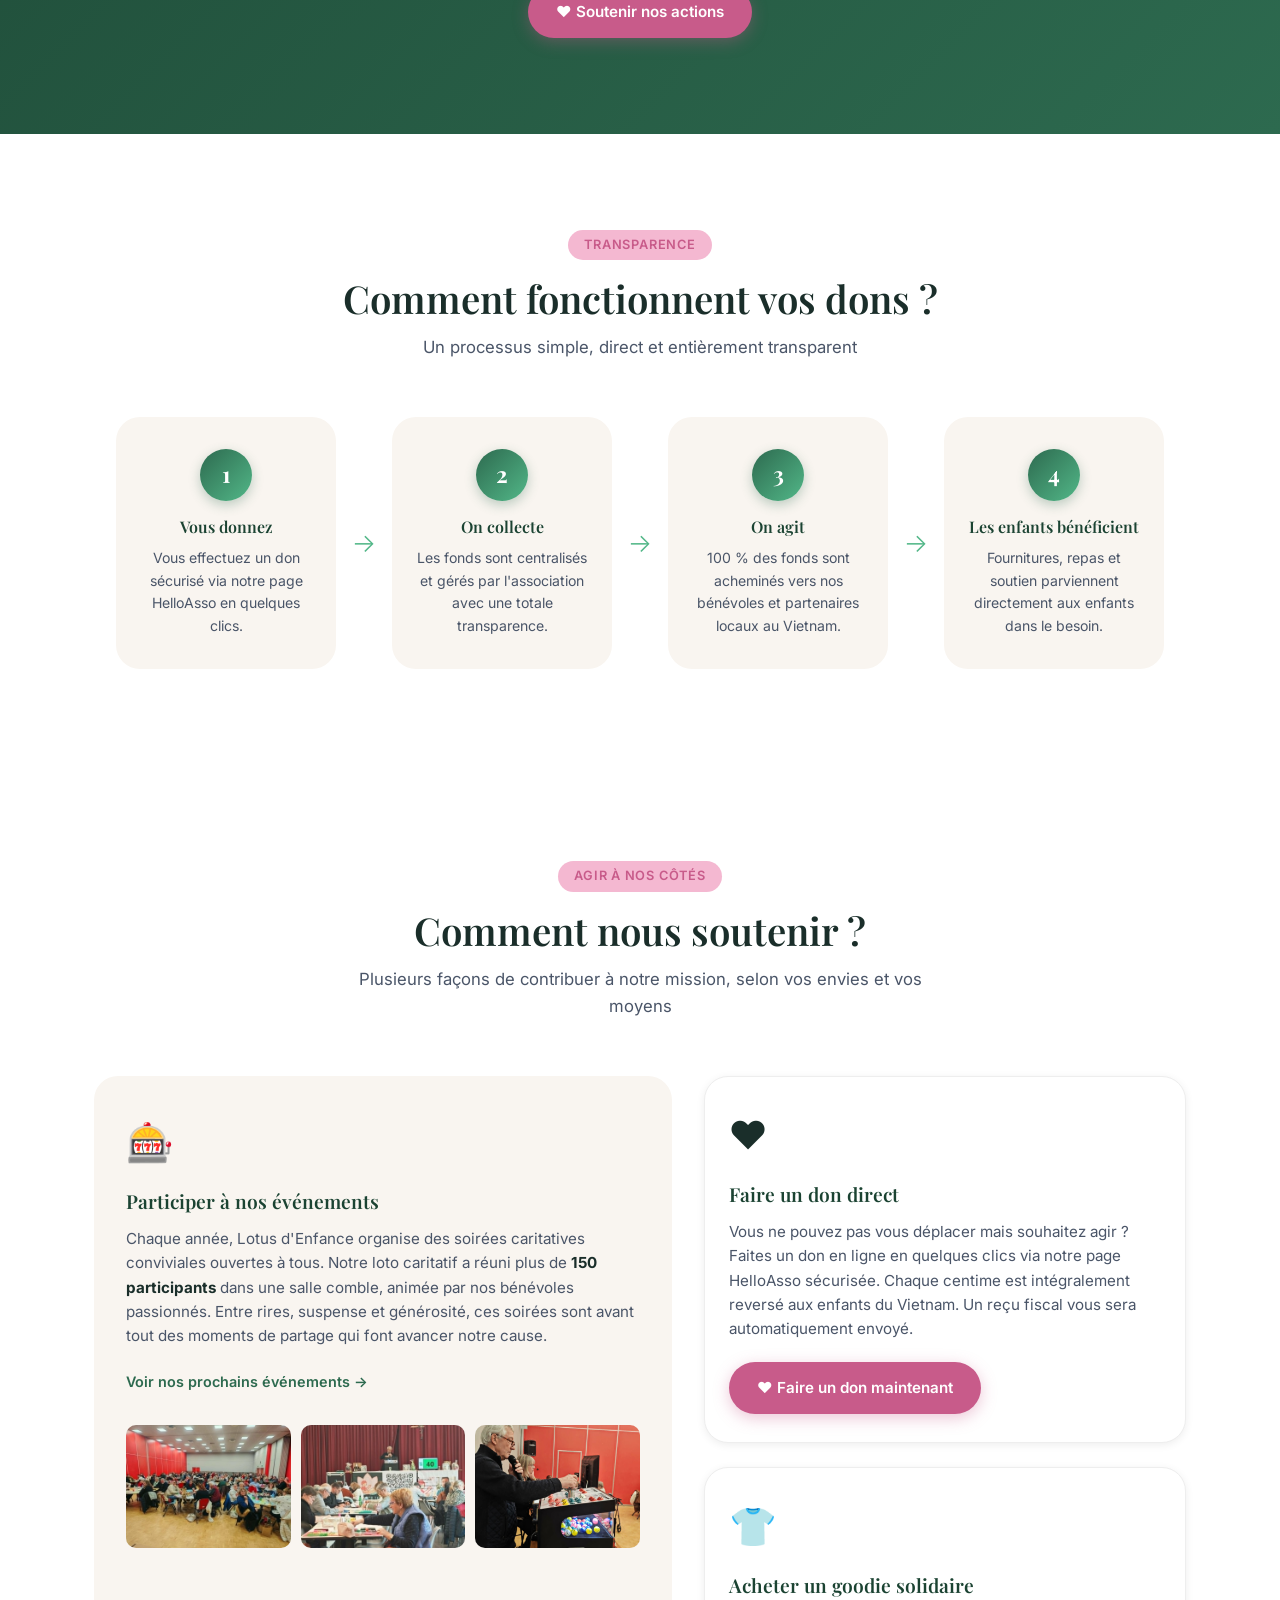
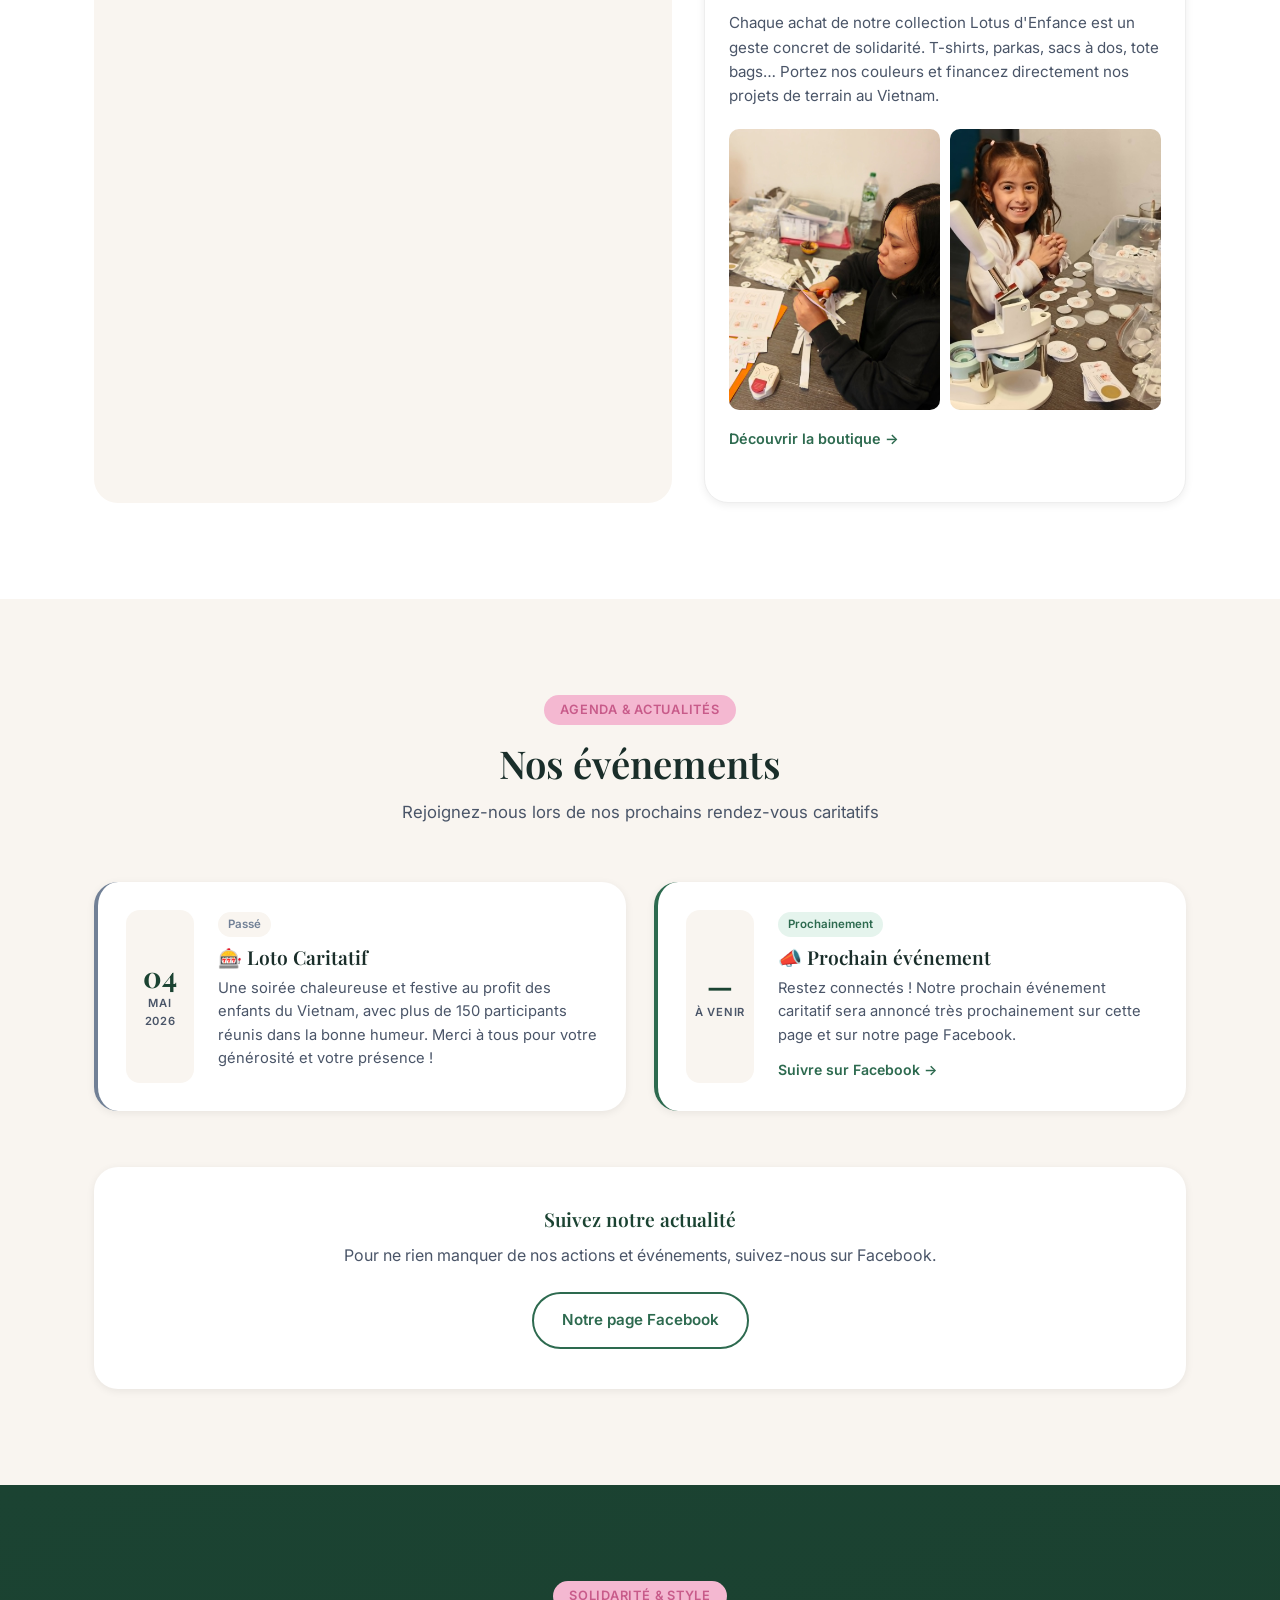
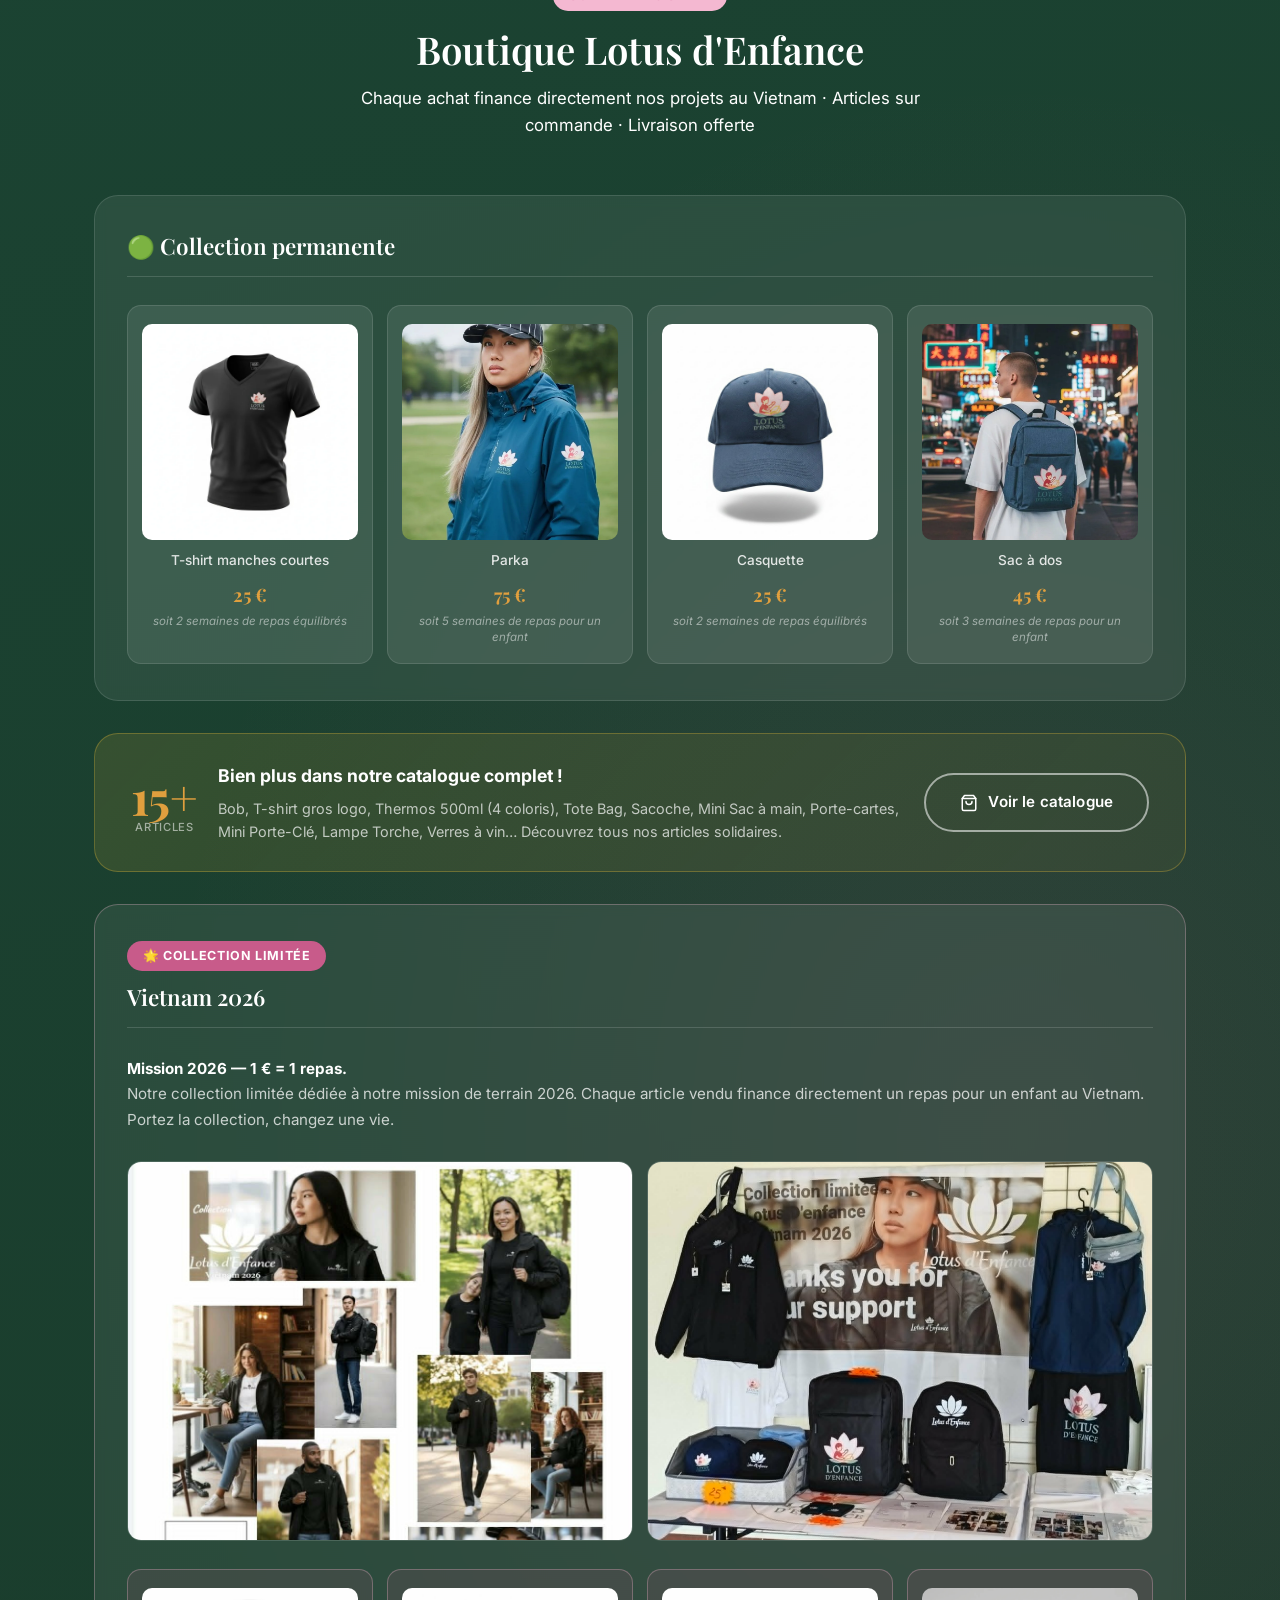
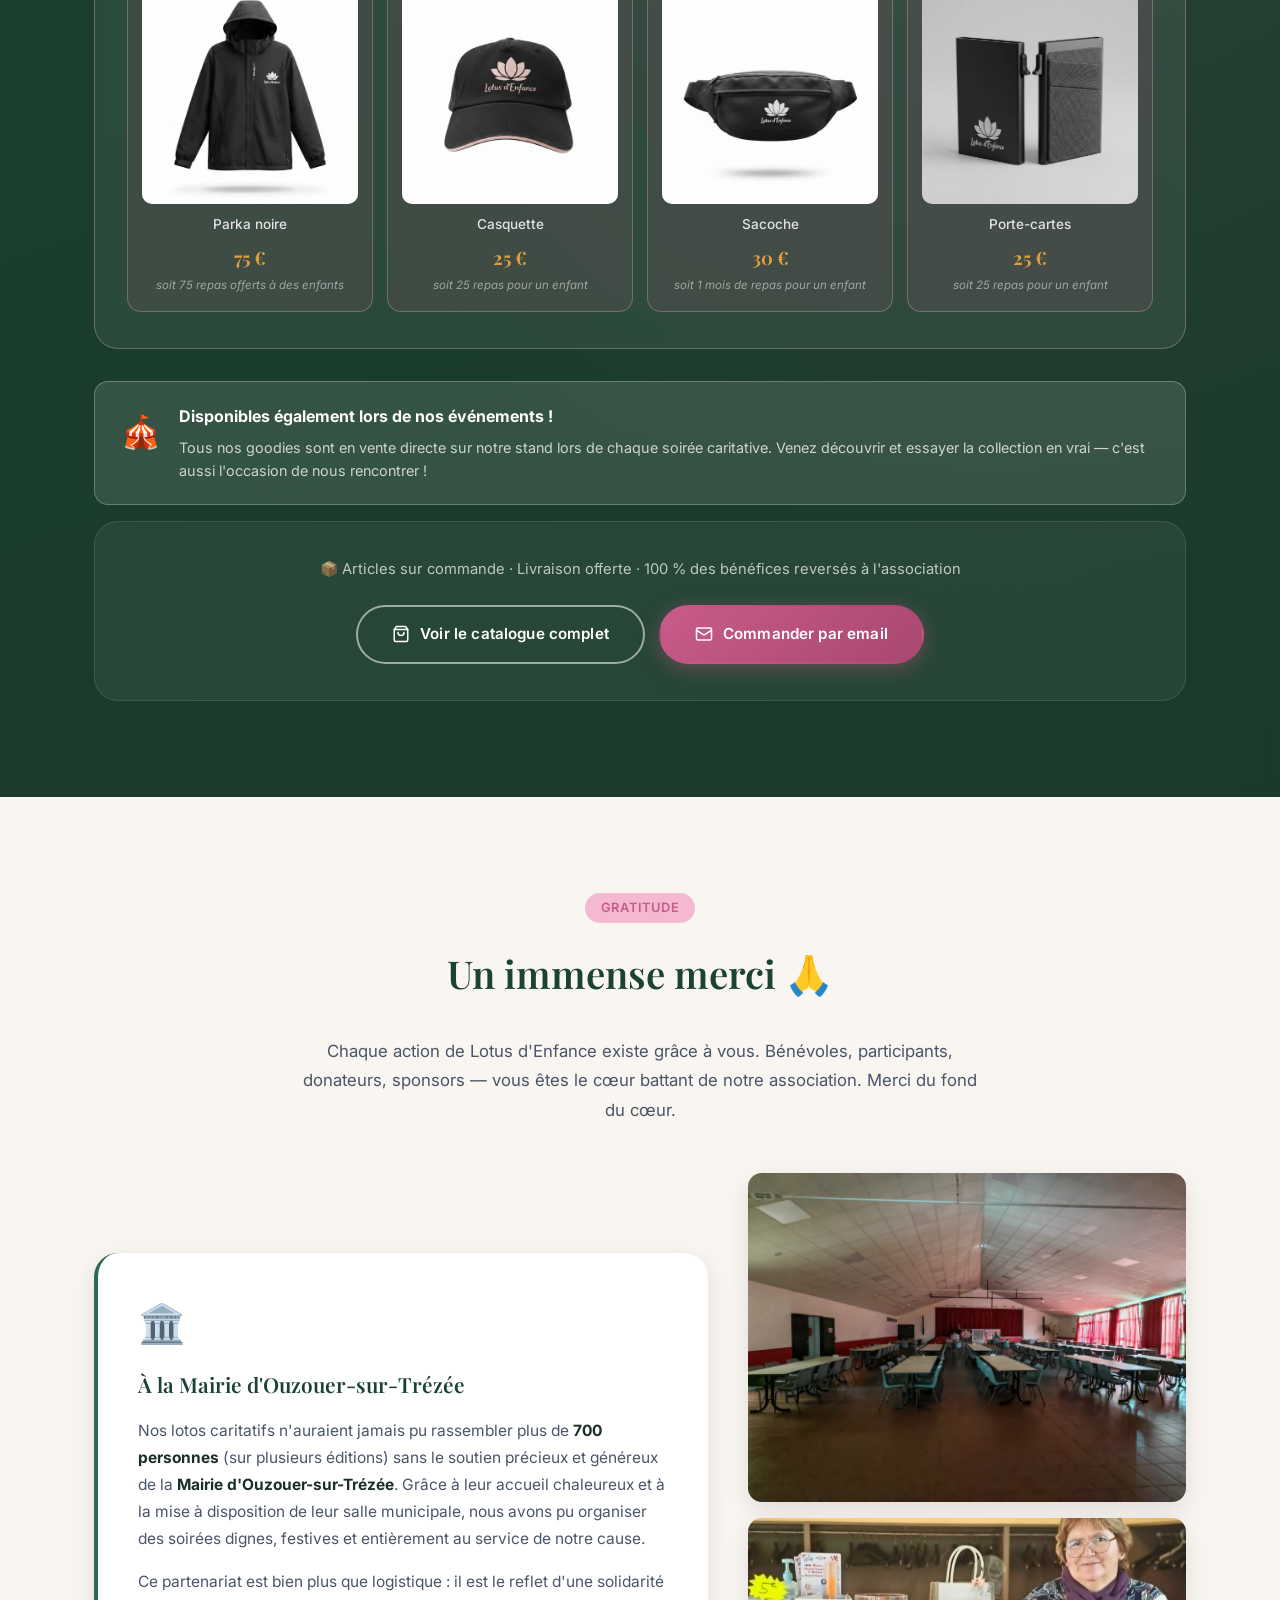
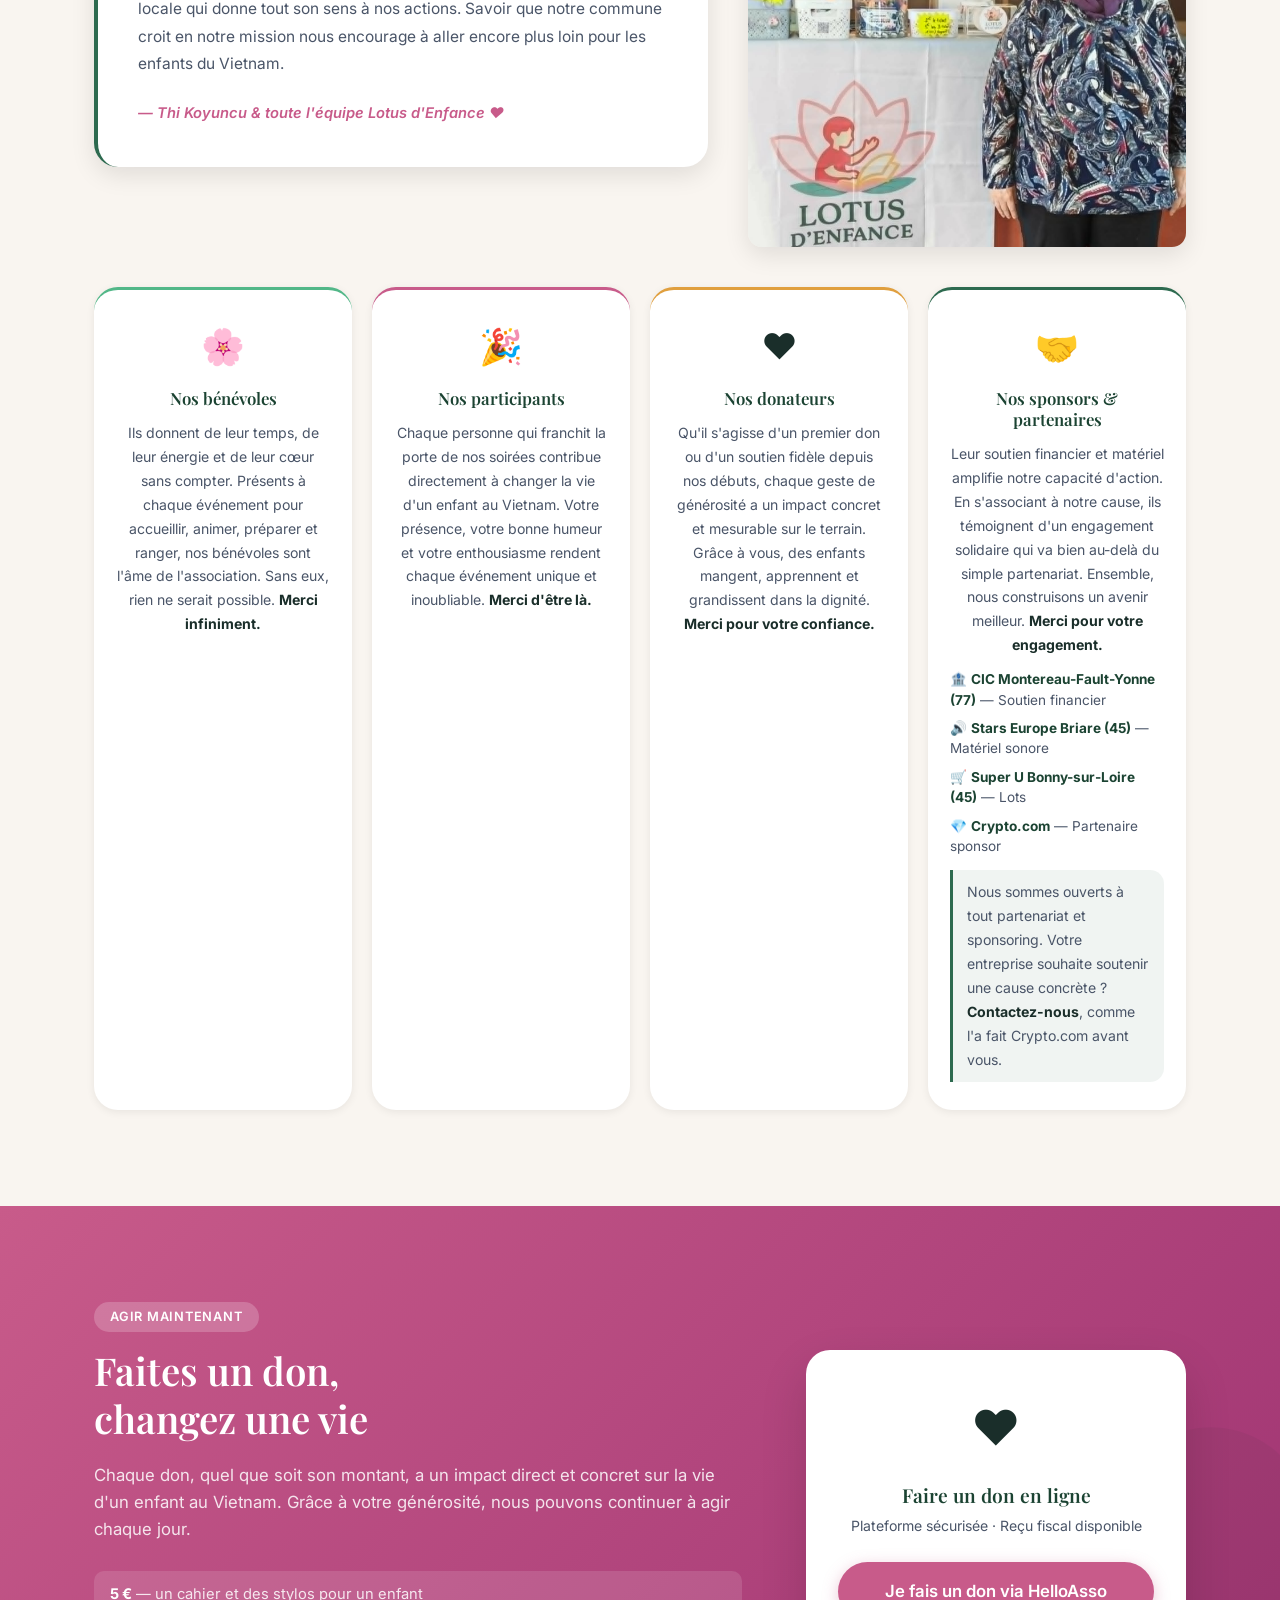
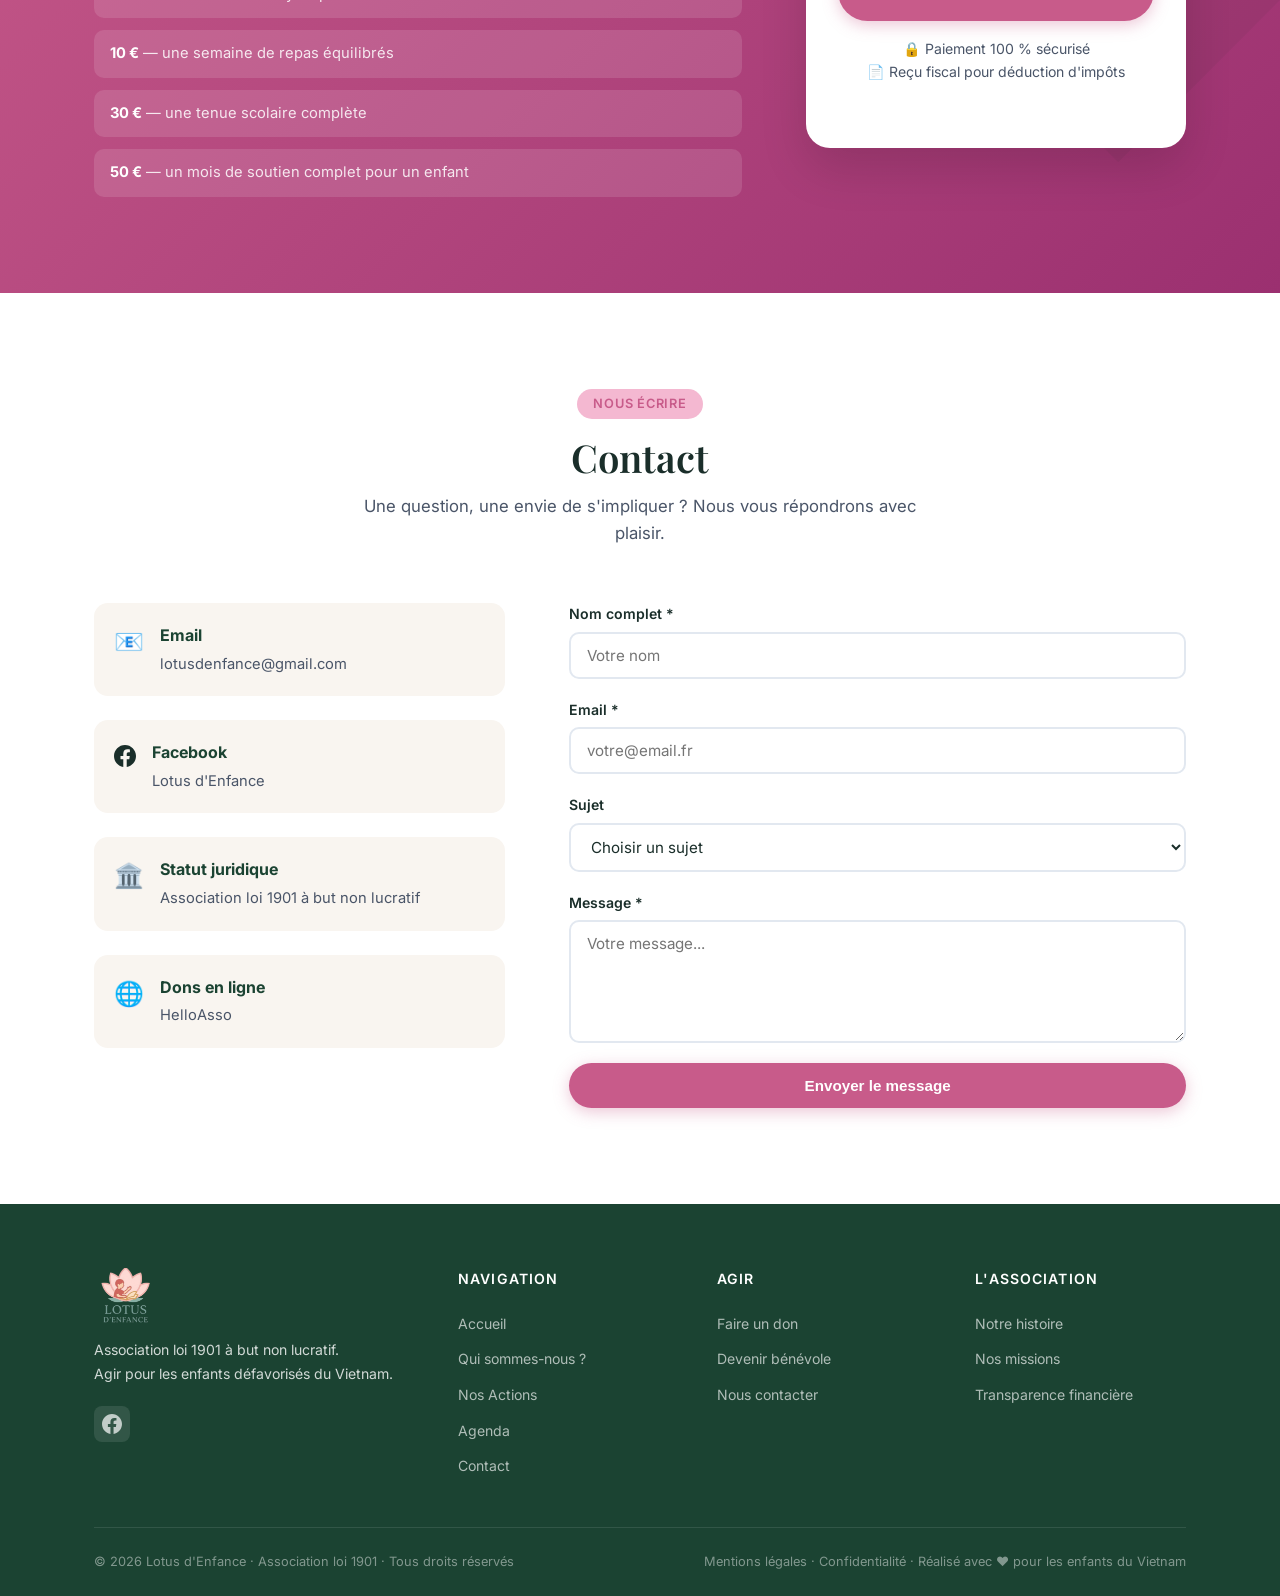
==== commit 33ed9806: "Site bilingue FR/EN : moteur i18n lang.js + balisage de toutes les pages + selecteur de langue" ====
--- a/index.html
+++ b/index.html
@@ -5,20 +5,23 @@
   <meta name="viewport" content="width=device-width, initial-scale=1.0" />
 
   <!-- ══ SEO de base ══ -->
-  <title>Lotus d'Enfance – Association humanitaire pour les enfants du Vietnam</title>
-  <meta name="description" content="Lotus d'Enfance est une association loi 1901 qui aide les enfants défavorisés du Vietnam : accès à l'éducation, repas quotidiens, loto caritatif. Rejoignez notre cause !" />
+  <title data-i18n="meta.title">Lotus d'Enfance – Association humanitaire pour les enfants du Vietnam</title>
+  <meta name="description" data-i18n-content="meta.description" content="Lotus d'Enfance est une association loi 1901 qui aide les enfants défavorisés du Vietnam : accès à l'éducation, repas quotidiens, loto caritatif. Rejoignez notre cause !" />
   <meta name="keywords" content="association humanitaire, enfants Vietnam, aide enfance, loto caritatif, Lotus d'Enfance, don association, bénévolat, éducation Vietnam, alimentation enfants, Ouzouer-sur-Trézée, Bonny-sur-Loire" />
   <meta name="author" content="Lotus d'Enfance" />
   <meta name="robots" content="index, follow" />
-  <link rel="canonical" href="https://fhosty.github.io/lotus-denfance/" />
-  <link rel="sitemap" type="application/xml" href="/lotus-denfance/sitemap.xml" />
+  <link rel="canonical" href="https://lotus-denfance.fr/" />
+  <link rel="alternate" hreflang="fr" href="https://lotus-denfance.fr/" />
+  <link rel="alternate" hreflang="en" href="https://lotus-denfance.fr/?lang=en" />
+  <link rel="alternate" hreflang="x-default" href="https://lotus-denfance.fr/" />
+  <link rel="sitemap" type="application/xml" href="/sitemap.xml" />
 
   <!-- ══ Open Graph (Facebook, LinkedIn…) ══ -->
   <meta property="og:type" content="website" />
-  <meta property="og:url" content="https://fhosty.github.io/lotus-denfance/" />
+  <meta property="og:url" content="https://lotus-denfance.fr/" />
   <meta property="og:title" content="Lotus d'Enfance – Association humanitaire pour les enfants du Vietnam" />
   <meta property="og:description" content="Aidez les enfants défavorisés du Vietnam grâce à l'éducation et une alimentation saine. 100 % des dons reversés sur place." />
-  <meta property="og:image" content="https://fhosty.github.io/lotus-denfance/Photo_Lotus/Logo_Lotus.png" />
+  <meta property="og:image" content="https://lotus-denfance.fr/Photo_Lotus/Logo_Lotus.png" />
   <meta property="og:locale" content="fr_FR" />
   <meta property="og:site_name" content="Lotus d'Enfance" />
 
@@ -26,7 +29,7 @@
   <meta name="twitter:card" content="summary_large_image" />
   <meta name="twitter:title" content="Lotus d'Enfance – Association humanitaire pour les enfants du Vietnam" />
   <meta name="twitter:description" content="Aidez les enfants défavorisés du Vietnam. 100 % des dons reversés sur place. Loto caritatif, boutique solidaire." />
-  <meta name="twitter:image" content="https://fhosty.github.io/lotus-denfance/Photo_Lotus/Logo_Lotus.png" />
+  <meta name="twitter:image" content="https://lotus-denfance.fr/Photo_Lotus/Logo_Lotus.png" />
 
   <!-- ══ JSON-LD Données structurées ══ -->
   <script type="application/ld+json">
@@ -34,8 +37,8 @@
     "@context": "https://schema.org",
     "@type": "NGO",
     "name": "Lotus d'Enfance",
-    "url": "https://fhosty.github.io/lotus-denfance/",
-    "logo": "https://fhosty.github.io/lotus-denfance/Photo_Lotus/Logo_Lotus.png",
+    "url": "https://lotus-denfance.fr/",
+    "logo": "https://lotus-denfance.fr/Photo_Lotus/Logo_Lotus.png",
     "description": "Association loi 1901 aidant les enfants défavorisés du Vietnam via l'accès à l'éducation et une alimentation saine.",
     "email": "lotusdenfance@gmail.com",
     "sameAs": [
@@ -49,10 +52,11 @@
 
   <link rel="icon" type="image/png" href="Photo_Lotus/Logo_Lotus.png" />
   <link rel="apple-touch-icon" href="Photo_Lotus/Logo_Lotus.png" />
-  <link rel="stylesheet" href="style.css?v=6" />
+  <link rel="stylesheet" href="style.css?v=7" />
   <link rel="preconnect" href="https://fonts.googleapis.com" />
   <link rel="preconnect" href="https://fonts.gstatic.com" crossorigin />
   <link href="https://fonts.googleapis.com/css2?family=Playfair+Display:wght@400;600;700&family=Inter:wght@300;400;500;600&display=swap" rel="stylesheet" />
+  <script src="lang.js?v=1"></script>
 </head>
 <body>
 
@@ -70,25 +74,31 @@
         <span></span><span></span><span></span>
       </button>
       <ul class="nav-links" id="navLinks">
-        <li><a href="#qui-sommes-nous" data-section="qui-sommes-nous">L'Association</a></li>
-        <li><a href="#nos-actions" data-section="nos-actions">Nos Actions</a></li>
-        <li><a href="#agenda" data-section="agenda">Agenda</a></li>
+        <li><a href="#qui-sommes-nous" data-section="qui-sommes-nous" data-i18n="nav.association">L'Association</a></li>
+        <li><a href="#nos-actions" data-section="nos-actions" data-i18n="nav.actions">Nos Actions</a></li>
+        <li><a href="#agenda" data-section="agenda" data-i18n="nav.agenda">Agenda</a></li>
         <li class="nav-has-dropdown">
           <button class="nav-dropdown-toggle" aria-expanded="false">
-            Agir <span class="nav-arrow">▾</span>
+            <span data-i18n="nav.agir">Agir</span> <span class="nav-arrow">▾</span>
           </button>
           <ul class="nav-dropdown">
-            <li><a href="#soutenir" data-section="soutenir">💛 Nous soutenir</a></li>
-            <li><a href="#boutique" data-section="boutique">👕 Boutique</a></li>
-            <li><a href="boutique.html" >🛍️ Catalogue complet</a></li>
-            <li><a href="https://www.helloasso.com/associations/lotus-d-enfance/formulaires/2" target="_blank" rel="noopener">❤ Faire un don</a></li>
+            <li><a href="#soutenir" data-section="soutenir" data-i18n="nav.support">💛 Nous soutenir</a></li>
+            <li><a href="#boutique" data-section="boutique" data-i18n="nav.shop">👕 Boutique</a></li>
+            <li><a href="boutique.html" data-i18n="nav.catalogue">🛍️ Catalogue complet</a></li>
+            <li><a href="https://www.helloasso.com/associations/lotus-d-enfance/formulaires/2" target="_blank" rel="noopener" data-i18n="nav.donate">❤ Faire un don</a></li>
           </ul>
         </li>
-        <li><a href="#contact" data-section="contact">Contact</a></li>
+        <li><a href="#contact" data-section="contact" data-i18n="nav.contact">Contact</a></li>
         <li class="nav-cta">
-          <a href="https://www.helloasso.com/associations/lotus-d-enfance/formulaires/2" target="_blank" rel="noopener" class="btn-don">
+          <a href="https://www.helloasso.com/associations/lotus-d-enfance/formulaires/2" target="_blank" rel="noopener" class="btn-don" data-i18n="nav.donate">
             ❤ Faire un don
           </a>
+        </li>
+        <li class="nav-lang">
+          <div class="lang-switch" role="group" aria-label="Langue / Language">
+            <button type="button" data-lang-btn="fr" onclick="setLang('fr')">FR</button>
+            <button type="button" data-lang-btn="en" onclick="setLang('en')">EN</button>
+          </div>
         </li>
       </ul>
     </nav>
@@ -98,26 +108,26 @@
   <section id="accueil" class="hero">
     <div class="hero-bg"></div>
     <div class="hero-content">
-      <span class="hero-badge">Association loi 1901 · À but non lucratif</span>
-      <h1>Ensemble, offrons un avenir<br /><em>aux enfants du Vietnam</em></h1>
-      <p class="hero-desc">
+      <span class="hero-badge" data-i18n="hero.badge">Association loi 1901 · À but non lucratif</span>
+      <h1 data-i18n-html="hero.title">Ensemble, offrons un avenir<br /><em>aux enfants du Vietnam</em></h1>
+      <p class="hero-desc" data-i18n="hero.desc">
         Lotus d'Enfance agit pour améliorer les conditions de vie des enfants défavorisés
         à travers l'accès à l'éducation et à une alimentation saine.
       </p>
       <div class="hero-actions">
-        <a href="https://www.helloasso.com/associations/lotus-d-enfance/formulaires/2" target="_blank" rel="noopener" class="btn-primary">
+        <a href="https://www.helloasso.com/associations/lotus-d-enfance/formulaires/2" target="_blank" rel="noopener" class="btn-primary" data-i18n="hero.donate">
           ❤ Faire un don
         </a>
-        <a href="#qui-sommes-nous" class="btn-secondary">Découvrir l'association</a>
+        <a href="#qui-sommes-nous" class="btn-secondary" data-i18n="hero.discover">Découvrir l'association</a>
       </div>
     </div>
     <div class="hero-visual">
       <div class="hero-card">
         <div class="hero-card-icon">🌸</div>
-        <p class="hero-card-quote">
+        <p class="hero-card-quote" data-i18n="hero.quote">
           "Deux besoins essentiels pour construire un avenir digne et porteur d'espoir : l'éducation et une alimentation saine."
         </p>
-        <span class="hero-card-author">— Thi Koyuncu, fondatrice</span>
+        <span class="hero-card-author" data-i18n="hero.author">— Thi Koyuncu, fondatrice</span>
       </div>
     </div>
   </section>
@@ -129,22 +139,22 @@
         <div class="stat-card">
           <div class="stat-icon">📚</div>
           <div class="stat-number" data-target="150">0</div>
-          <div class="stat-label">Enfants soutenus</div>
+          <div class="stat-label" data-i18n="stats.children">Enfants soutenus</div>
         </div>
         <div class="stat-card">
           <div class="stat-icon">🍚</div>
           <div class="stat-number" data-target="3000">0</div>
-          <div class="stat-label">Repas distribués</div>
+          <div class="stat-label" data-i18n="stats.meals">Repas distribués</div>
         </div>
         <div class="stat-card">
           <div class="stat-icon">🏘️</div>
           <div class="stat-number" data-target="12">0</div>
-          <div class="stat-label">Villages et quartiers aidés</div>
+          <div class="stat-label" data-i18n="stats.villages">Villages et quartiers aidés</div>
         </div>
         <div class="stat-card">
           <div class="stat-icon">🤝</div>
           <div class="stat-number" data-target="100">0</div>
-          <div class="stat-label">% des fonds reversés sur place</div>
+          <div class="stat-label" data-i18n="stats.funds">% des fonds reversés sur place</div>
         </div>
       </div>
     </div>
@@ -154,25 +164,25 @@
   <section id="qui-sommes-nous" class="about">
     <div class="container">
       <div class="section-header">
-        <span class="section-badge">Notre histoire</span>
-        <h2>Qui sommes-nous ?</h2>
-        <p>Une association née d'un engagement sincère pour l'enfance défavorisée</p>
+        <span class="section-badge" data-i18n="about.badge">Notre histoire</span>
+        <h2 data-i18n="about.title">Qui sommes-nous ?</h2>
+        <p data-i18n="about.subtitle">Une association née d'un engagement sincère pour l'enfance défavorisée</p>
       </div>
       <div class="about-grid">
         <div class="about-text">
-          <p>
+          <p data-i18n-html="about.p1">
             <strong>Lotus d'Enfance</strong> est une association à but non lucratif régie par la loi 1901,
             fondée par <strong>Thi Koyuncu</strong>, dont l'engagement pour les enfants défavorisés du Vietnam
             a débuté comme une campagne de collecte de fonds avant de prendre la forme d'une véritable
             structure associative.
           </p>
-          <p>
+          <p data-i18n-html="about.p2">
             Notre mission est claire : <em>améliorer les conditions de vie des enfants les plus vulnérables
             à travers deux leviers fondamentaux</em> — l'accès à l'éducation et à une alimentation équilibrée.
             Ces deux besoins essentiels sont le socle sur lequel chaque enfant peut construire un avenir
             digne et porteur d'espoir.
           </p>
-          <p>
+          <p data-i18n="about.p3">
             Nos actions se concentrent dans les villages et quartiers précaires du Vietnam, là où les besoins
             sont les plus criants. Grâce à nos bénévoles et partenaires locaux, chaque euro collecté est
             utilisé intégralement sur place.
@@ -181,22 +191,22 @@
             <div class="value-item">
               <span class="value-icon">🌸</span>
               <div>
-                <strong>Transparence</strong>
-                <p>100 % des dons sont reversés directement aux bénéficiaires</p>
+                <strong data-i18n="about.value1.t">Transparence</strong>
+                <p data-i18n="about.value1.d">100 % des dons sont reversés directement aux bénéficiaires</p>
               </div>
             </div>
             <div class="value-item">
               <span class="value-icon">🌱</span>
               <div>
-                <strong>Ancrage local</strong>
-                <p>Nos bénévoles et partenaires sont implantés au Vietnam</p>
+                <strong data-i18n="about.value2.t">Ancrage local</strong>
+                <p data-i18n="about.value2.d">Nos bénévoles et partenaires sont implantés au Vietnam</p>
               </div>
             </div>
             <div class="value-item">
               <span class="value-icon">💛</span>
               <div>
-                <strong>Solidarité</strong>
-                <p>Chaque enfant mérite une chance égale de s'épanouir</p>
+                <strong data-i18n="about.value3.t">Solidarité</strong>
+                <p data-i18n="about.value3.d">Chaque enfant mérite une chance égale de s'épanouir</p>
               </div>
             </div>
           </div>
@@ -207,8 +217,8 @@
               <img src="Photo_Lotus/Thi_Koyuncu.webp" alt="Thi Koyuncu — Fondatrice de Lotus d'Enfance" class="avatar-photo" />
             </div>
             <h3>Thi Koyuncu</h3>
-            <span class="portrait-role">Fondatrice de l'association</span>
-            <p>
+            <span class="portrait-role" data-i18n="about.founder.role">Fondatrice de l'association</span>
+            <p data-i18n="about.founder.desc">
               Animée par son attachement aux enfants défavorisés du Vietnam,
               Thi a transformé son engagement personnel en une association structurée,
               capable d'agir durablement pour améliorer des vies.
@@ -223,57 +233,57 @@
   <section id="nos-actions" class="actions">
     <div class="container">
       <div class="section-header light">
-        <span class="section-badge">Ce que nous faisons</span>
-        <h2>Nos Actions</h2>
-        <p>Trois axes d'intervention pour un impact durable sur la vie des enfants</p>
+        <span class="section-badge" data-i18n="actions.badge">Ce que nous faisons</span>
+        <h2 data-i18n="actions.title">Nos Actions</h2>
+        <p data-i18n="actions.subtitle">Trois axes d'intervention pour un impact durable sur la vie des enfants</p>
       </div>
       <div class="actions-grid">
         <div class="action-card">
           <div class="action-icon">📚</div>
-          <h3>Accès à l'éducation</h3>
-          <p>
+          <h3 data-i18n="actions.edu.t">Accès à l'éducation</h3>
+          <p data-i18n="actions.edu.p">
             Nous fournissons aux enfants les outils indispensables à leur scolarité :
             cahiers, stylos, uniformes scolaires, livres et autres fournitures.
             Parce que l'éducation est le premier pas vers un avenir meilleur.
           </p>
           <ul class="action-list">
-            <li>Fournitures scolaires complètes</li>
-            <li>Uniformes et tenues adaptées</li>
-            <li>Livres et supports pédagogiques</li>
+            <li data-i18n="actions.edu.l1">Fournitures scolaires complètes</li>
+            <li data-i18n="actions.edu.l2">Uniformes et tenues adaptées</li>
+            <li data-i18n="actions.edu.l3">Livres et supports pédagogiques</li>
           </ul>
         </div>
         <div class="action-card featured">
           <div class="action-icon">🍚</div>
-          <h3>Alimentation saine</h3>
-          <p>
+          <h3 data-i18n="actions.food.t">Alimentation saine</h3>
+          <p data-i18n="actions.food.p">
             La malnutrition reste un obstacle majeur au développement de nombreux enfants.
             Nous finançons des repas équilibrés pour les enfants malnutris afin qu'ils
             grandissent en bonne santé et restent scolarisés.
           </p>
           <ul class="action-list">
-            <li>Repas nutritifs quotidiens</li>
-            <li>Lutte contre la malnutrition</li>
-            <li>Suivi des enfants bénéficiaires</li>
+            <li data-i18n="actions.food.l1">Repas nutritifs quotidiens</li>
+            <li data-i18n="actions.food.l2">Lutte contre la malnutrition</li>
+            <li data-i18n="actions.food.l3">Suivi des enfants bénéficiaires</li>
           </ul>
         </div>
         <div class="action-card">
           <div class="action-icon">🏘️</div>
-          <h3>Soutien aux familles</h3>
-          <p>
+          <h3 data-i18n="actions.family.t">Soutien aux familles</h3>
+          <p data-i18n="actions.family.p">
             Nous accompagnons les familles les plus vulnérables dans les villages
             et quartiers précaires du Vietnam, afin de créer un environnement
             stable et propice au développement de leurs enfants.
           </p>
           <ul class="action-list">
-            <li>Aide directe aux familles</li>
-            <li>Intervention dans les villages isolés</li>
-            <li>Coordination avec partenaires locaux</li>
+            <li data-i18n="actions.family.l1">Aide directe aux familles</li>
+            <li data-i18n="actions.family.l2">Intervention dans les villages isolés</li>
+            <li data-i18n="actions.family.l3">Coordination avec partenaires locaux</li>
           </ul>
         </div>
       </div>
       <div class="actions-cta">
-        <p>Vos dons permettent de financer directement ces actions sur le terrain.</p>
-        <a href="https://www.helloasso.com/associations/lotus-d-enfance/formulaires/2" target="_blank" rel="noopener" class="btn-primary">
+        <p data-i18n="actions.cta">Vos dons permettent de financer directement ces actions sur le terrain.</p>
+        <a href="https://www.helloasso.com/associations/lotus-d-enfance/formulaires/2" target="_blank" rel="noopener" class="btn-primary" data-i18n="actions.cta.btn">
           ❤ Soutenir nos actions
         </a>
       </div>
@@ -284,33 +294,33 @@
   <section class="how-it-works">
     <div class="container">
       <div class="section-header">
-        <span class="section-badge">Transparence</span>
-        <h2>Comment fonctionnent vos dons ?</h2>
-        <p>Un processus simple, direct et entièrement transparent</p>
+        <span class="section-badge" data-i18n="how.badge">Transparence</span>
+        <h2 data-i18n="how.title">Comment fonctionnent vos dons ?</h2>
+        <p data-i18n="how.subtitle">Un processus simple, direct et entièrement transparent</p>
       </div>
       <div class="steps-grid">
         <div class="step">
           <div class="step-number">1</div>
-          <h3>Vous donnez</h3>
-          <p>Vous effectuez un don sécurisé via notre page HelloAsso en quelques clics.</p>
+          <h3 data-i18n="how.s1.t">Vous donnez</h3>
+          <p data-i18n="how.s1.p">Vous effectuez un don sécurisé via notre page HelloAsso en quelques clics.</p>
         </div>
         <div class="step-arrow">→</div>
         <div class="step">
           <div class="step-number">2</div>
-          <h3>On collecte</h3>
-          <p>Les fonds sont centralisés et gérés par l'association avec une totale transparence.</p>
+          <h3 data-i18n="how.s2.t">On collecte</h3>
+          <p data-i18n="how.s2.p">Les fonds sont centralisés et gérés par l'association avec une totale transparence.</p>
         </div>
         <div class="step-arrow">→</div>
         <div class="step">
           <div class="step-number">3</div>
-          <h3>On agit</h3>
-          <p>100 % des fonds sont acheminés vers nos bénévoles et partenaires locaux au Vietnam.</p>
+          <h3 data-i18n="how.s3.t">On agit</h3>
+          <p data-i18n="how.s3.p">100 % des fonds sont acheminés vers nos bénévoles et partenaires locaux au Vietnam.</p>
         </div>
         <div class="step-arrow">→</div>
         <div class="step">
           <div class="step-number">4</div>
-          <h3>Les enfants bénéficient</h3>
-          <p>Fournitures, repas et soutien parviennent directement aux enfants dans le besoin.</p>
+          <h3 data-i18n="how.s4.t">Les enfants bénéficient</h3>
+          <p data-i18n="how.s4.p">Fournitures, repas et soutien parviennent directement aux enfants dans le besoin.</p>
         </div>
       </div>
     </div>
@@ -320,24 +330,24 @@
   <section id="soutenir" class="soutenir">
     <div class="container">
       <div class="section-header">
-        <span class="section-badge">Agir à nos côtés</span>
-        <h2>Comment nous soutenir ?</h2>
-        <p>Plusieurs façons de contribuer à notre mission, selon vos envies et vos moyens</p>
+        <span class="section-badge" data-i18n="support.badge">Agir à nos côtés</span>
+        <h2 data-i18n="support.title">Comment nous soutenir ?</h2>
+        <p data-i18n="support.subtitle">Plusieurs façons de contribuer à notre mission, selon vos envies et vos moyens</p>
       </div>
       <div class="soutenir-grid">
 
         <div class="soutenir-card">
           <div class="soutenir-card-icon">🎰</div>
-          <h3>Participer à nos événements</h3>
-          <p>
+          <h3 data-i18n="support.events.t">Participer à nos événements</h3>
+          <p data-i18n-html="support.events.p">
             Chaque année, Lotus d'Enfance organise des soirées caritatives conviviales ouvertes à tous.
             Notre loto caritatif a réuni plus de <strong>150 participants</strong> dans une salle comble,
             animée par nos bénévoles passionnés. Entre rires, suspense et générosité,
             ces soirées sont avant tout des moments de partage qui font avancer notre cause.
           </p>
-          <a href="#agenda" class="btn-outline-green">Voir nos prochains événements →</a>
+          <a href="#agenda" class="btn-outline-green" data-i18n="support.events.btn">Voir nos prochains événements →</a>
           <div class="loto-gallery">
-            <img src="Photo_Lotus/Loto/f90e2964-2896-45ad-b035-2f756593ad97.jfif" alt="Salle du loto caritatif comble" loading="lazy" />
+            <img src="Photo_Lotus/Loto/f90e2964-2896-45ad-b035-2f756593ad97.jfif" alt="Salle du loto caritatif comble" data-i18n-alt="support.events.t" loading="lazy" />
             <img src="Photo_Lotus/Loto/4ff0dcd5-31a1-402d-af05-9c78902c1122.jfif" alt="Animation du loto par les bénévoles" loading="lazy" />
             <img src="Photo_Lotus/Loto/6887e238-5ac7-4deb-a81a-e4f520394b64.jfif" alt="Tirage des boules de loto" loading="lazy" />
           </div>
@@ -346,19 +356,19 @@
         <div class="soutenir-right">
           <div class="soutenir-card mini">
             <div class="soutenir-card-icon">❤️</div>
-            <h3>Faire un don direct</h3>
-            <p>
+            <h3 data-i18n="support.donate.t">Faire un don direct</h3>
+            <p data-i18n="support.donate.p">
               Vous ne pouvez pas vous déplacer mais souhaitez agir ? Faites un don en ligne en quelques clics
               via notre page HelloAsso sécurisée. Chaque centime est intégralement reversé aux enfants du Vietnam.
               Un reçu fiscal vous sera automatiquement envoyé.
             </p>
-            <a href="https://www.helloasso.com/associations/lotus-d-enfance/formulaires/2" target="_blank" rel="noopener" class="btn-primary">❤ Faire un don maintenant</a>
+            <a href="https://www.helloasso.com/associations/lotus-d-enfance/formulaires/2" target="_blank" rel="noopener" class="btn-primary" data-i18n="support.donate.btn">❤ Faire un don maintenant</a>
           </div>
 
           <div class="soutenir-card mini">
             <div class="soutenir-card-icon">👕</div>
-            <h3>Acheter un goodie solidaire</h3>
-            <p>
+            <h3 data-i18n="support.shop.t">Acheter un goodie solidaire</h3>
+            <p data-i18n="support.shop.p">
               Chaque achat de notre collection Lotus d'Enfance est un geste concret de solidarité.
               T-shirts, parkas, sacs à dos, tote bags… Portez nos couleurs et financez directement
               nos projets de terrain au Vietnam.
@@ -367,7 +377,7 @@
               <img src="Photo_Lotus/Atelier/24eb4ecd-caad-41a2-b338-85b62d5c20ee.jfif" alt="Atelier confection de badges" loading="lazy" />
               <img src="Photo_Lotus/Atelier/db5de461-7573-4594-9195-ae69ceda173c.jfif" alt="Petite fille souriante à l'atelier" loading="lazy" />
             </div>
-            <a href="#boutique" class="btn-outline-green">Découvrir la boutique →</a>
+            <a href="#boutique" class="btn-outline-green" data-i18n="support.shop.btn">Découvrir la boutique →</a>
           </div>
         </div>
 
@@ -379,20 +389,20 @@
   <section id="agenda" class="agenda">
     <div class="container">
       <div class="section-header">
-        <span class="section-badge">Agenda & Actualités</span>
-        <h2>Nos événements</h2>
-        <p>Rejoignez-nous lors de nos prochains rendez-vous caritatifs</p>
+        <span class="section-badge" data-i18n="agenda.badge">Agenda & Actualités</span>
+        <h2 data-i18n="agenda.title">Nos événements</h2>
+        <p data-i18n="agenda.subtitle">Rejoignez-nous lors de nos prochains rendez-vous caritatifs</p>
       </div>
       <div class="events-grid">
         <div class="event-card past">
           <div class="event-date">
             <span class="event-day">04</span>
-            <span class="event-month">mai 2026</span>
+            <span class="event-month" data-i18n="agenda.past.month">mai 2026</span>
           </div>
           <div class="event-info">
-            <span class="event-tag">Passé</span>
-            <h3>🎰 Loto Caritatif</h3>
-            <p>
+            <span class="event-tag" data-i18n="agenda.past.tag">Passé</span>
+            <h3 data-i18n="agenda.past.t">🎰 Loto Caritatif</h3>
+            <p data-i18n="agenda.past.p">
               Une soirée chaleureuse et festive au profit des enfants du Vietnam,
               avec plus de 150 participants réunis dans la bonne humeur.
               Merci à tous pour votre générosité et votre présence !
@@ -402,28 +412,28 @@
         <div class="event-card upcoming">
           <div class="event-date">
             <span class="event-day">—</span>
-            <span class="event-month">À venir</span>
+            <span class="event-month" data-i18n="agenda.next.month">À venir</span>
           </div>
           <div class="event-info">
-            <span class="event-tag upcoming-tag">Prochainement</span>
-            <h3>📣 Prochain événement</h3>
-            <p>
+            <span class="event-tag upcoming-tag" data-i18n="agenda.next.tag">Prochainement</span>
+            <h3 data-i18n="agenda.next.t">📣 Prochain événement</h3>
+            <p data-i18n="agenda.next.p">
               Restez connectés ! Notre prochain événement caritatif sera annoncé
               très prochainement sur cette page et sur notre page Facebook.
             </p>
-            <a href="https://www.facebook.com/profile.php?id=61584126986437" target="_blank" rel="noopener" class="event-link">
+            <a href="https://www.facebook.com/profile.php?id=61584126986437" target="_blank" rel="noopener" class="event-link" data-i18n="agenda.next.link">
               Suivre sur Facebook →
             </a>
           </div>
         </div>
       </div>
       <div class="news-section">
-        <h3>Suivez notre actualité</h3>
-        <p>
+        <h3 data-i18n="agenda.news.t">Suivez notre actualité</h3>
+        <p data-i18n="agenda.news.p">
           Pour ne rien manquer de nos actions et événements,
           suivez-nous sur Facebook.
         </p>
-        <a href="https://www.facebook.com/profile.php?id=61584126986437" target="_blank" rel="noopener" class="btn-outline">
+        <a href="https://www.facebook.com/profile.php?id=61584126986437" target="_blank" rel="noopener" class="btn-outline" data-i18n="agenda.news.btn">
           Notre page Facebook
         </a>
       </div>
@@ -434,63 +444,63 @@
   <section id="boutique" class="boutique">
     <div class="container">
       <div class="section-header light">
-        <span class="section-badge">Solidarité &amp; style</span>
-        <h2>Boutique Lotus d'Enfance</h2>
-        <p>Chaque achat finance directement nos projets au Vietnam · Articles sur commande · Livraison offerte</p>
+        <span class="section-badge" data-i18n="shop.badge">Solidarité &amp; style</span>
+        <h2 data-i18n="shop.title">Boutique Lotus d'Enfance</h2>
+        <p data-i18n="shop.subtitle">Chaque achat finance directement nos projets au Vietnam · Articles sur commande · Livraison offerte</p>
       </div>
 
       <!-- Collection permanente — 4 articles phare -->
       <div class="boutique-collection">
-        <h3 class="collection-title">🟢 Collection permanente</h3>
+        <h3 class="collection-title" data-i18n="shop.perm.title">🟢 Collection permanente</h3>
         <div class="products-grid">
           <div class="product-card">
             <img src="Photo_Lotus/Merch/Tee_shirt_recto.webp" alt="T-shirt manches courtes" class="product-img" loading="lazy" />
-            <span class="product-name">T-shirt manches courtes</span>
+            <span class="product-name" data-i18n="shop.tshirt">T-shirt manches courtes</span>
             <span class="product-price">25 €</span>
-            <span class="product-impact">soit 2 semaines de repas équilibrés</span>
+            <span class="product-impact" data-i18n="shop.impact.tshirt">soit 2 semaines de repas équilibrés</span>
           </div>
           <div class="product-card">
             <img src="Photo_Lotus/Merch/Photo_Parka.webp" alt="Parka bleue" class="product-img" loading="lazy" />
-            <span class="product-name">Parka</span>
+            <span class="product-name" data-i18n="shop.parka">Parka</span>
             <span class="product-price">75 €</span>
-            <span class="product-impact">soit 5 semaines de repas pour un enfant</span>
+            <span class="product-impact" data-i18n="shop.impact.parka">soit 5 semaines de repas pour un enfant</span>
           </div>
           <div class="product-card">
             <img src="Photo_Lotus/Merch/Casquette2.jfif" alt="Casquette bleue" class="product-img" loading="lazy" />
-            <span class="product-name">Casquette</span>
+            <span class="product-name" data-i18n="shop.cap">Casquette</span>
             <span class="product-price">25 €</span>
-            <span class="product-impact">soit 2 semaines de repas équilibrés</span>
+            <span class="product-impact" data-i18n="shop.impact.cap">soit 2 semaines de repas équilibrés</span>
           </div>
           <div class="product-card">
             <img src="Photo_Lotus/Merch/Photo_Sac_Bleu.webp" alt="Sac à dos bleu" class="product-img" loading="lazy" />
-            <span class="product-name">Sac à dos</span>
+            <span class="product-name" data-i18n="shop.backpack">Sac à dos</span>
             <span class="product-price">45 €</span>
-            <span class="product-impact">soit 3 semaines de repas pour un enfant</span>
+            <span class="product-impact" data-i18n="shop.impact.backpack">soit 3 semaines de repas pour un enfant</span>
           </div>
         </div>
       </div>
 
       <!-- Bannière catalogue complet -->
       <div class="catalogue-banner">
-        <div class="catalogue-banner-count">15+<span>articles</span></div>
+        <div class="catalogue-banner-count">15+<span data-i18n="shop.banner.count">articles</span></div>
         <div class="catalogue-banner-text">
-          <strong>Bien plus dans notre catalogue complet !</strong>
-          <p>Bob, T-shirt gros logo, Thermos 500ml (4 coloris), Tote Bag, Sacoche, Mini Sac à main, Porte-cartes, Mini Porte-Clé, Lampe Torche, Verres à vin… Découvrez tous nos articles solidaires.</p>
+          <strong data-i18n="shop.banner.strong">Bien plus dans notre catalogue complet !</strong>
+          <p data-i18n="shop.banner.p">Bob, T-shirt gros logo, Thermos 500ml (4 coloris), Tote Bag, Sacoche, Mini Sac à main, Porte-cartes, Mini Porte-Clé, Lampe Torche, Verres à vin… Découvrez tous nos articles solidaires.</p>
         </div>
         <a href="boutique.html#catalogue" class="btn-boutique-outline" style="flex-shrink:0;">
           <svg width="18" height="18" viewBox="0 0 24 24" fill="none" stroke="currentColor" stroke-width="2" stroke-linecap="round" stroke-linejoin="round" aria-hidden="true">
             <path d="M6 2 3 6v14a2 2 0 0 0 2 2h14a2 2 0 0 0 2-2V6l-3-4z"/><line x1="3" y1="6" x2="21" y2="6"/><path d="M16 10a4 4 0 0 1-8 0"/>
           </svg>
-          Voir le catalogue
+          <span data-i18n="shop.banner.btn">Voir le catalogue</span>
         </a>
       </div>
 
       <!-- Collection Vietnam 2026 — 4 articles phare -->
       <div class="boutique-collection vietnam-collection">
         <div class="vietnam-header">
-          <span class="vietnam-badge">🌟 Collection limitée</span>
+          <span class="vietnam-badge" data-i18n="shop.viet.badge">🌟 Collection limitée</span>
           <h3 class="collection-title">Vietnam 2026</h3>
-          <p class="vietnam-desc">
+          <p class="vietnam-desc" data-i18n-html="shop.viet.desc">
             <strong>Mission 2026 — 1 € = 1 repas.</strong><br />
             Notre collection limitée dédiée à notre mission de terrain 2026.
             Chaque article vendu finance directement un repas pour un enfant au Vietnam.
@@ -504,27 +514,27 @@
         <div class="products-grid vietnam-products">
           <div class="product-card viet">
             <img src="Photo_Lotus/Merch/Parka_noir_recto.webp" alt="Parka noire" class="product-img" loading="lazy" />
-            <span class="product-name">Parka noire</span>
+            <span class="product-name" data-i18n="shop.viet.parka">Parka noire</span>
             <span class="product-price">75 €</span>
-            <span class="product-impact">soit 75 repas offerts à des enfants</span>
+            <span class="product-impact" data-i18n="shop.viet.impact.parka">soit 75 repas offerts à des enfants</span>
           </div>
           <div class="product-card viet">
             <img src="Photo_Lotus/Merch/Casquette1.jfif" alt="Casquette noire" class="product-img" loading="lazy" />
-            <span class="product-name">Casquette</span>
+            <span class="product-name" data-i18n="shop.viet.cap">Casquette</span>
             <span class="product-price">25 €</span>
-            <span class="product-impact">soit 25 repas pour un enfant</span>
+            <span class="product-impact" data-i18n="shop.viet.impact.cap">soit 25 repas pour un enfant</span>
           </div>
           <div class="product-card viet">
             <img src="Photo_Lotus/Merch/Sacoche_Noir.webp" alt="Sacoche noire" class="product-img" loading="lazy" />
-            <span class="product-name">Sacoche</span>
+            <span class="product-name" data-i18n="shop.viet.bag">Sacoche</span>
             <span class="product-price">30 €</span>
-            <span class="product-impact">soit 1 mois de repas pour un enfant</span>
+            <span class="product-impact" data-i18n="shop.viet.impact.bag">soit 1 mois de repas pour un enfant</span>
           </div>
           <div class="product-card viet">
             <img src="Photo_Lotus/Merch/Porte_Carte2.webp" alt="Porte-cartes" class="product-img" loading="lazy" />
-            <span class="product-name">Porte-cartes</span>
+            <span class="product-name" data-i18n="shop.viet.card">Porte-cartes</span>
             <span class="product-price">25 €</span>
-            <span class="product-impact">soit 25 repas pour un enfant</span>
+            <span class="product-impact" data-i18n="shop.viet.impact.card">soit 25 repas pour un enfant</span>
           </div>
         </div>
       </div>
@@ -532,25 +542,25 @@
       <div class="boutique-event-info">
         <span class="boutique-event-icon">🎪</span>
         <div>
-          <strong>Disponibles également lors de nos événements !</strong>
-          <p>Tous nos goodies sont en vente directe sur notre stand lors de chaque soirée caritative.
+          <strong data-i18n="shop.event.strong">Disponibles également lors de nos événements !</strong>
+          <p data-i18n="shop.event.p">Tous nos goodies sont en vente directe sur notre stand lors de chaque soirée caritative.
           Venez découvrir et essayer la collection en vrai — c'est aussi l'occasion de nous rencontrer !</p>
         </div>
       </div>
       <div class="boutique-cta">
-        <p>📦 Articles sur commande · Livraison offerte · 100 % des bénéfices reversés à l'association</p>
+        <p data-i18n="shop.cta.p">📦 Articles sur commande · Livraison offerte · 100 % des bénéfices reversés à l'association</p>
         <div class="boutique-actions">
           <a href="boutique.html#catalogue" class="btn-boutique-outline">
             <svg width="18" height="18" viewBox="0 0 24 24" fill="none" stroke="currentColor" stroke-width="2" stroke-linecap="round" stroke-linejoin="round" aria-hidden="true">
               <path d="M6 2 3 6v14a2 2 0 0 0 2 2h14a2 2 0 0 0 2-2V6l-3-4z"/><line x1="3" y1="6" x2="21" y2="6"/><path d="M16 10a4 4 0 0 1-8 0"/>
             </svg>
-            Voir le catalogue complet
+            <span data-i18n="shop.cta.catalogue">Voir le catalogue complet</span>
           </a>
           <a href="mailto:lotusdenfance@gmail.com?subject=Commande boutique Lotus d'Enfance" class="btn-boutique-primary">
             <svg width="18" height="18" viewBox="0 0 24 24" fill="none" stroke="currentColor" stroke-width="2" stroke-linecap="round" stroke-linejoin="round" aria-hidden="true">
               <rect x="2" y="4" width="20" height="16" rx="2"/><path d="m22 7-8.97 5.7a1.94 1.94 0 0 1-2.06 0L2 7"/>
             </svg>
-            Commander par email
+            <span data-i18n="shop.cta.email">Commander par email</span>
           </a>
         </div>
       </div>
@@ -561,9 +571,9 @@
   <section id="remerciements" class="remerciements">
     <div class="container">
       <div class="remerciements-inner">
-        <span class="section-badge">Gratitude</span>
-        <h2>Un immense merci 🙏</h2>
-        <p class="remerciements-intro">
+        <span class="section-badge" data-i18n="thanks.badge">Gratitude</span>
+        <h2 data-i18n="thanks.title">Un immense merci 🙏</h2>
+        <p class="remerciements-intro" data-i18n="thanks.intro">
           Chaque action de Lotus d'Enfance existe grâce à vous. Bénévoles, participants, donateurs, sponsors —
           vous êtes le cœur battant de notre association. Merci du fond du cœur.
         </p>
@@ -572,19 +582,19 @@
         <div class="remerciements-grid">
           <div class="remerciements-card">
             <div class="remerciements-icon">🏛️</div>
-            <h3>À la Mairie d'Ouzouer-sur-Trézée</h3>
-            <p>
+            <h3 data-i18n="thanks.mairie.t">À la Mairie d'Ouzouer-sur-Trézée</h3>
+            <p data-i18n-html="thanks.mairie.p1">
               Nos lotos caritatifs n'auraient jamais pu rassembler plus de <strong>700 personnes</strong> (sur plusieurs éditions)
               sans le soutien précieux et généreux de la <strong>Mairie d'Ouzouer-sur-Trézée</strong>.
               Grâce à leur accueil chaleureux et à la mise à disposition de leur salle municipale,
               nous avons pu organiser des soirées dignes, festives et entièrement au service de notre cause.
             </p>
-            <p>
+            <p data-i18n="thanks.mairie.p2">
               Ce partenariat est bien plus que logistique : il est le reflet d'une solidarité locale
               qui donne tout son sens à nos actions. Savoir que notre commune croit en notre mission
               nous encourage à aller encore plus loin pour les enfants du Vietnam.
             </p>
-            <p class="remerciements-signature">— Thi Koyuncu &amp; toute l'équipe Lotus d'Enfance ❤</p>
+            <p class="remerciements-signature" data-i18n="thanks.mairie.sign">— Thi Koyuncu &amp; toute l'équipe Lotus d'Enfance ❤</p>
           </div>
           <div class="remerciements-photos">
             <img src="Photo_Lotus/Loto/cf1e6f52-12bf-4a4c-a56e-be495edaabc4.jfif" alt="Salle mise à disposition par la mairie" loading="lazy" />
@@ -596,8 +606,8 @@
         <div class="merci-cards">
           <div class="merci-card">
             <div class="merci-icon">🌸</div>
-            <h3>Nos bénévoles</h3>
-            <p>
+            <h3 data-i18n="thanks.vol.t">Nos bénévoles</h3>
+            <p data-i18n-html="thanks.vol.p">
               Ils donnent de leur temps, de leur énergie et de leur cœur sans compter.
               Présents à chaque événement pour accueillir, animer, préparer et ranger,
               nos bénévoles sont l'âme de l'association. Sans eux, rien ne serait possible.
@@ -606,8 +616,8 @@
           </div>
           <div class="merci-card">
             <div class="merci-icon">🎉</div>
-            <h3>Nos participants</h3>
-            <p>
+            <h3 data-i18n="thanks.part.t">Nos participants</h3>
+            <p data-i18n-html="thanks.part.p">
               Chaque personne qui franchit la porte de nos soirées contribue directement
               à changer la vie d'un enfant au Vietnam. Votre présence, votre bonne humeur
               et votre enthousiasme rendent chaque événement unique et inoubliable.
@@ -616,8 +626,8 @@
           </div>
           <div class="merci-card">
             <div class="merci-icon">❤️</div>
-            <h3>Nos donateurs</h3>
-            <p>
+            <h3 data-i18n="thanks.donors.t">Nos donateurs</h3>
+            <p data-i18n-html="thanks.donors.p">
               Qu'il s'agisse d'un premier don ou d'un soutien fidèle depuis nos débuts,
               chaque geste de générosité a un impact concret et mesurable sur le terrain.
               Grâce à vous, des enfants mangent, apprennent et grandissent dans la dignité.
@@ -626,20 +636,20 @@
           </div>
           <div class="merci-card">
             <div class="merci-icon">🤝</div>
-            <h3>Nos sponsors &amp; partenaires</h3>
-            <p>
+            <h3 data-i18n="thanks.sponsors.t">Nos sponsors &amp; partenaires</h3>
+            <p data-i18n-html="thanks.sponsors.p">
               Leur soutien financier et matériel amplifie notre capacité d'action.
               En s'associant à notre cause, ils témoignent d'un engagement solidaire
               qui va bien au-delà du simple partenariat. Ensemble, nous construisons
               un avenir meilleur. <strong>Merci pour votre engagement.</strong>
             </p>
             <ul class="merci-sponsors-list">
-              <li>🏦 <strong>CIC Montereau-Fault-Yonne (77)</strong> — Soutien financier</li>
-              <li>🔊 <strong>Stars Europe Briare (45)</strong> — Matériel sonore</li>
-              <li>🛒 <strong>Super U Bonny-sur-Loire (45)</strong> — Lots</li>
-              <li>💎 <strong>Crypto.com</strong> — Partenaire sponsor</li>
+              <li data-i18n-html="thanks.sponsors.l1">🏦 <strong>CIC Montereau-Fault-Yonne (77)</strong> — Soutien financier</li>
+              <li data-i18n-html="thanks.sponsors.l2">🔊 <strong>Stars Europe Briare (45)</strong> — Matériel sonore</li>
+              <li data-i18n-html="thanks.sponsors.l3">🛒 <strong>Super U Bonny-sur-Loire (45)</strong> — Lots</li>
+              <li data-i18n-html="thanks.sponsors.l4">💎 <strong>Crypto.com</strong> — Partenaire sponsor</li>
             </ul>
-            <p class="merci-partenariat">
+            <p class="merci-partenariat" data-i18n-html="thanks.sponsors.open">
               Nous sommes ouverts à tout partenariat et sponsoring. Votre entreprise souhaite
               soutenir une cause concrète ? <strong>Contactez-nous</strong>, comme l'a fait Crypto.com avant vous.
             </p>
@@ -655,29 +665,29 @@
     <div class="container">
       <div class="donate-inner">
         <div class="donate-text">
-          <span class="section-badge light">Agir maintenant</span>
-          <h2>Faites un don,<br />changez une vie</h2>
-          <p>
+          <span class="section-badge light" data-i18n="donate.badge">Agir maintenant</span>
+          <h2 data-i18n-html="donate.title">Faites un don,<br />changez une vie</h2>
+          <p data-i18n="donate.p">
             Chaque don, quel que soit son montant, a un impact direct et concret
             sur la vie d'un enfant au Vietnam. Grâce à votre générosité,
             nous pouvons continuer à agir chaque jour.
           </p>
           <ul class="donate-impact">
-            <li><strong>5 €</strong> — un cahier et des stylos pour un enfant</li>
-            <li><strong>10 €</strong> — une semaine de repas équilibrés</li>
-            <li><strong>30 €</strong> — une tenue scolaire complète</li>
-            <li><strong>50 €</strong> — un mois de soutien complet pour un enfant</li>
+            <li data-i18n-html="donate.i1"><strong>5 €</strong> — un cahier et des stylos pour un enfant</li>
+            <li data-i18n-html="donate.i2"><strong>10 €</strong> — une semaine de repas équilibrés</li>
+            <li data-i18n-html="donate.i3"><strong>30 €</strong> — une tenue scolaire complète</li>
+            <li data-i18n-html="donate.i4"><strong>50 €</strong> — un mois de soutien complet pour un enfant</li>
           </ul>
         </div>
         <div class="donate-cta">
           <div class="donate-card">
             <div class="donate-icon">❤️</div>
-            <h3>Faire un don en ligne</h3>
-            <p>Plateforme sécurisée · Reçu fiscal disponible</p>
-            <a href="https://www.helloasso.com/associations/lotus-d-enfance/formulaires/2" target="_blank" rel="noopener" class="btn-donate">
+            <h3 data-i18n="donate.card.t">Faire un don en ligne</h3>
+            <p data-i18n="donate.card.p">Plateforme sécurisée · Reçu fiscal disponible</p>
+            <a href="https://www.helloasso.com/associations/lotus-d-enfance/formulaires/2" target="_blank" rel="noopener" class="btn-donate" data-i18n="donate.card.btn">
               Je fais un don via HelloAsso
             </a>
-            <p class="donate-note">
+            <p class="donate-note" data-i18n-html="donate.card.note">
               🔒 Paiement 100 % sécurisé<br />
               📄 Reçu fiscal pour déduction d'impôts
             </p>
@@ -691,16 +701,16 @@
   <section id="contact" class="contact">
     <div class="container">
       <div class="section-header">
-        <span class="section-badge">Nous écrire</span>
-        <h2>Contact</h2>
-        <p>Une question, une envie de s'impliquer ? Nous vous répondrons avec plaisir.</p>
+        <span class="section-badge" data-i18n="contact.badge">Nous écrire</span>
+        <h2 data-i18n="contact.title">Contact</h2>
+        <p data-i18n="contact.subtitle">Une question, une envie de s'impliquer ? Nous vous répondrons avec plaisir.</p>
       </div>
       <div class="contact-grid">
         <div class="contact-info">
           <div class="contact-item">
             <div class="contact-icon">📧</div>
             <div>
-              <strong>Email</strong>
+              <strong data-i18n="contact.email.t">Email</strong>
               <p><a href="mailto:lotusdenfance@gmail.com">lotusdenfance@gmail.com</a></p>
             </div>
           </div>
@@ -711,7 +721,7 @@
               </svg>
             </div>
             <div>
-              <strong>Facebook</strong>
+              <strong data-i18n="contact.fb.t">Facebook</strong>
               <p>
                 <a href="https://www.facebook.com/profile.php?id=61584126986437" target="_blank" rel="noopener">
                   Lotus d'Enfance
@@ -722,44 +732,44 @@
           <div class="contact-item">
             <div class="contact-icon">🏛️</div>
             <div>
-              <strong>Statut juridique</strong>
-              <p>Association loi 1901 à but non lucratif</p>
+              <strong data-i18n="contact.status.t">Statut juridique</strong>
+              <p data-i18n="contact.status.d">Association loi 1901 à but non lucratif</p>
             </div>
           </div>
           <div class="contact-item">
             <div class="contact-icon">🌐</div>
             <div>
-              <strong>Dons en ligne</strong>
+              <strong data-i18n="contact.online.t">Dons en ligne</strong>
               <p><a href="https://www.helloasso.com/associations/lotus-d-enfance/formulaires/2" target="_blank" rel="noopener">HelloAsso</a></p>
             </div>
           </div>
         </div>
         <form class="contact-form" id="contactForm">
           <div class="form-group">
-            <label for="name">Nom complet *</label>
-            <input type="text" id="name" name="name" required placeholder="Votre nom" />
+            <label for="name" data-i18n="contact.form.name">Nom complet *</label>
+            <input type="text" id="name" name="name" required placeholder="Votre nom" data-i18n-placeholder="contact.form.name.ph" />
           </div>
           <div class="form-group">
-            <label for="email">Email *</label>
-            <input type="email" id="email" name="email" required placeholder="votre@email.fr" />
+            <label for="email" data-i18n="contact.form.email">Email *</label>
+            <input type="email" id="email" name="email" required placeholder="votre@email.fr" data-i18n-placeholder="contact.form.email.ph" />
           </div>
           <div class="form-group">
-            <label for="subject">Sujet</label>
+            <label for="subject" data-i18n="contact.form.subject">Sujet</label>
             <select id="subject" name="subject">
-              <option value="">Choisir un sujet</option>
-              <option value="don">Faire un don</option>
-              <option value="benevole">Devenir bénévole</option>
-              <option value="partenariat">Partenariat</option>
-              <option value="info">Demande d'information</option>
-              <option value="autre">Autre</option>
+              <option value="" data-i18n="contact.form.subject.choose">Choisir un sujet</option>
+              <option value="don" data-i18n="contact.form.subject.don">Faire un don</option>
+              <option value="benevole" data-i18n="contact.form.subject.benevole">Devenir bénévole</option>
+              <option value="partenariat" data-i18n="contact.form.subject.partenariat">Partenariat</option>
+              <option value="info" data-i18n="contact.form.subject.info">Demande d'information</option>
+              <option value="autre" data-i18n="contact.form.subject.autre">Autre</option>
             </select>
           </div>
           <div class="form-group">
-            <label for="message">Message *</label>
-            <textarea id="message" name="message" required rows="5" placeholder="Votre message..."></textarea>
-          </div>
-          <button type="submit" class="btn-primary btn-full">Envoyer le message</button>
-          <div class="form-success" id="formSuccess">
+            <label for="message" data-i18n="contact.form.message">Message *</label>
+            <textarea id="message" name="message" required rows="5" placeholder="Votre message..." data-i18n-placeholder="contact.form.message.ph"></textarea>
+          </div>
+          <button type="submit" class="btn-primary btn-full" data-i18n="contact.form.submit">Envoyer le message</button>
+          <div class="form-success" id="formSuccess" data-i18n="contact.form.success">
             ✅ Votre logiciel de messagerie va s'ouvrir : cliquez sur « Envoyer » pour finaliser. Nous vous répondrons très prochainement.
           </div>
         </form>
@@ -775,7 +785,7 @@
           <div class="footer-logo">
             <img src="Photo_Lotus/Logo_Lotus.png" alt="Lotus d'Enfance" class="footer-logo-img" />
           </div>
-          <p>
+          <p data-i18n-html="footer.brand">
             Association loi 1901 à but non lucratif.<br />
             Agir pour les enfants défavorisés du Vietnam.
           </p>
@@ -788,44 +798,44 @@
           </div>
         </div>
         <div class="footer-links">
-          <h4>Navigation</h4>
+          <h4 data-i18n="footer.nav.t">Navigation</h4>
           <ul>
-            <li><a href="#accueil">Accueil</a></li>
-            <li><a href="#qui-sommes-nous">Qui sommes-nous ?</a></li>
-            <li><a href="#nos-actions">Nos Actions</a></li>
-            <li><a href="#agenda">Agenda</a></li>
-            <li><a href="#contact">Contact</a></li>
+            <li><a href="#accueil" data-i18n="footer.nav.home">Accueil</a></li>
+            <li><a href="#qui-sommes-nous" data-i18n="footer.nav.about">Qui sommes-nous ?</a></li>
+            <li><a href="#nos-actions" data-i18n="footer.nav.actions">Nos Actions</a></li>
+            <li><a href="#agenda" data-i18n="footer.nav.agenda">Agenda</a></li>
+            <li><a href="#contact" data-i18n="footer.nav.contact">Contact</a></li>
           </ul>
         </div>
         <div class="footer-links">
-          <h4>Agir</h4>
+          <h4 data-i18n="footer.act.t">Agir</h4>
           <ul>
-            <li><a href="https://www.helloasso.com/associations/lotus-d-enfance/formulaires/2" target="_blank" rel="noopener">Faire un don</a></li>
-            <li><a href="#contact">Devenir bénévole</a></li>
-            <li><a href="#contact">Nous contacter</a></li>
+            <li><a href="https://www.helloasso.com/associations/lotus-d-enfance/formulaires/2" target="_blank" rel="noopener" data-i18n="footer.act.donate">Faire un don</a></li>
+            <li><a href="#contact" data-i18n="footer.act.volunteer">Devenir bénévole</a></li>
+            <li><a href="#contact" data-i18n="footer.act.contact">Nous contacter</a></li>
           </ul>
         </div>
         <div class="footer-links">
-          <h4>L'association</h4>
+          <h4 data-i18n="footer.assoc.t">L'association</h4>
           <ul>
-            <li><a href="#qui-sommes-nous">Notre histoire</a></li>
-            <li><a href="#nos-actions">Nos missions</a></li>
-            <li><a href="#don">Transparence financière</a></li>
+            <li><a href="#qui-sommes-nous" data-i18n="footer.assoc.story">Notre histoire</a></li>
+            <li><a href="#nos-actions" data-i18n="footer.assoc.missions">Nos missions</a></li>
+            <li><a href="#don" data-i18n="footer.assoc.transparency">Transparence financière</a></li>
           </ul>
         </div>
       </div>
       <div class="footer-bottom">
-        <p>© 2026 Lotus d'Enfance · Association loi 1901 · Tous droits réservés</p>
+        <p data-i18n="footer.bottom.rights">© 2026 Lotus d'Enfance · Association loi 1901 · Tous droits réservés</p>
         <p>
-          <a href="mentions-legales.html">Mentions légales</a> ·
-          <a href="confidentialite.html">Confidentialité</a> ·
-          Réalisé avec ❤ pour les enfants du Vietnam
+          <a href="mentions-legales.html" data-i18n="footer.bottom.legal">Mentions légales</a> ·
+          <a href="confidentialite.html" data-i18n="footer.bottom.privacy">Confidentialité</a> ·
+          <span data-i18n="footer.bottom.made">Réalisé avec ❤ pour les enfants du Vietnam</span>
         </p>
       </div>
     </div>
   </footer>
 
-  <a href="https://www.helloasso.com/associations/lotus-d-enfance/formulaires/2" target="_blank" rel="noopener" class="fab-don" title="Faire un don">
+  <a href="https://www.helloasso.com/associations/lotus-d-enfance/formulaires/2" target="_blank" rel="noopener" class="fab-don" title="Faire un don" data-i18n-title="fab.donate">
     ❤
   </a>
 
--- a/style.css
+++ b/style.css
@@ -819,6 +819,39 @@
 .error-page .error-code { font-family: 'Playfair Display', serif; font-size: clamp(4rem, 16vw, 8rem); color: var(--pink-light); line-height: 1; }
 .error-page h1 { font-size: clamp(1.6rem, 4vw, 2.4rem); color: var(--green-dark); margin: 8px 0 14px; }
 .error-page p { color: var(--text-mid); max-width: 440px; margin-bottom: 28px; }
+
+/* ===== SÉLECTEUR DE LANGUE FR/EN ===== */
+.lang-switch {
+  display: inline-flex;
+  align-items: center;
+  border: 1px solid rgba(0,0,0,.15);
+  border-radius: 50px;
+  overflow: hidden;
+  background: rgba(255,255,255,.6);
+}
+.lang-switch button {
+  border: none;
+  background: transparent;
+  padding: 4px 11px;
+  font-family: inherit;
+  font-size: .78rem;
+  font-weight: 600;
+  letter-spacing: .03em;
+  color: var(--text-mid);
+  cursor: pointer;
+  transition: var(--transition);
+}
+.lang-switch button:hover { color: var(--green); }
+.lang-switch button.active { background: var(--green); color: #fff; }
+/* Variante claire (en-têtes sombres : nav transparente, header légal) */
+.lang-switch.on-dark { border-color: rgba(255,255,255,.4); background: rgba(255,255,255,.12); }
+.lang-switch.on-dark button { color: rgba(255,255,255,.85); }
+.lang-switch.on-dark button:hover { color: #fff; }
+.lang-switch.on-dark button.active { background: #fff; color: var(--green-dark); }
+.nav-lang { margin-left: 4px; }
+@media (max-width: 980px) {
+  .nav-lang { margin: 8px 0 0; }
+}
 
 /* ===== FOOTER ===== */
 .footer { background: var(--green-dark); color: rgba(255,255,255,.8); padding: 64px 0 0; }
